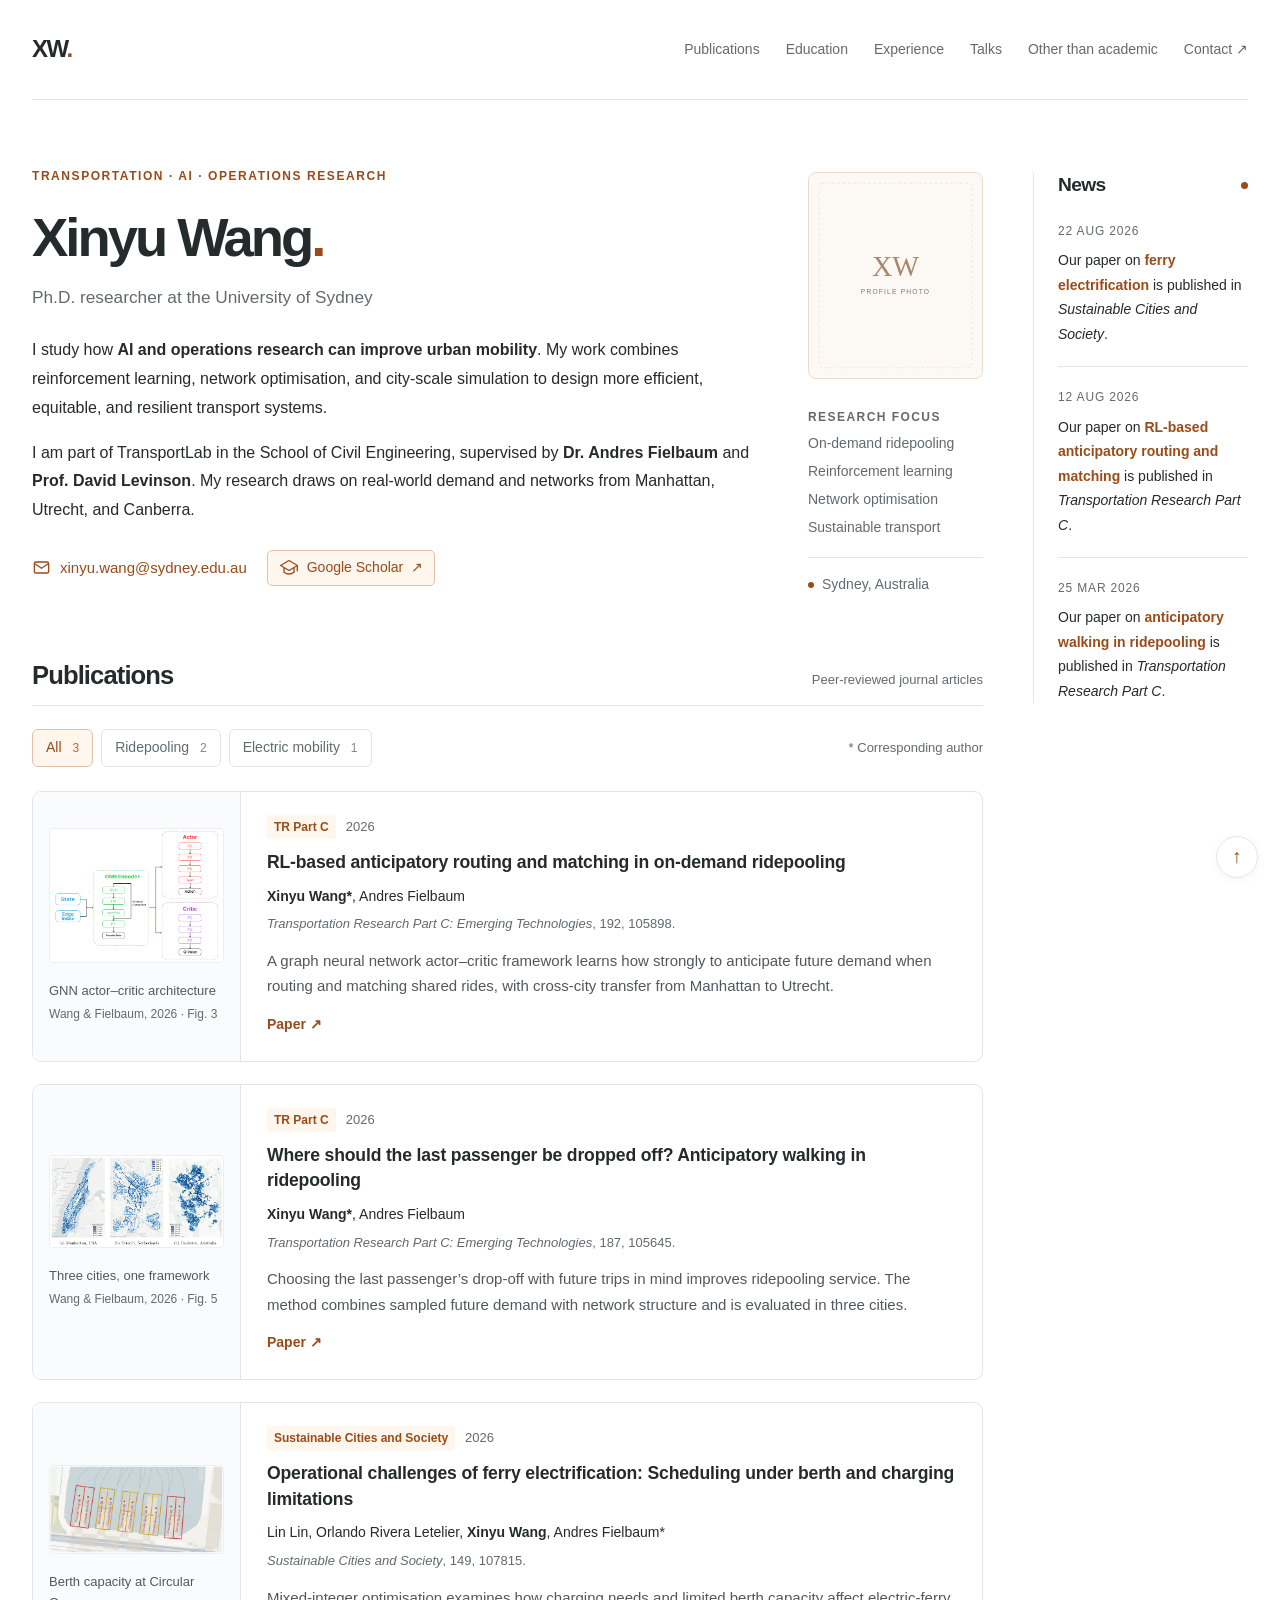
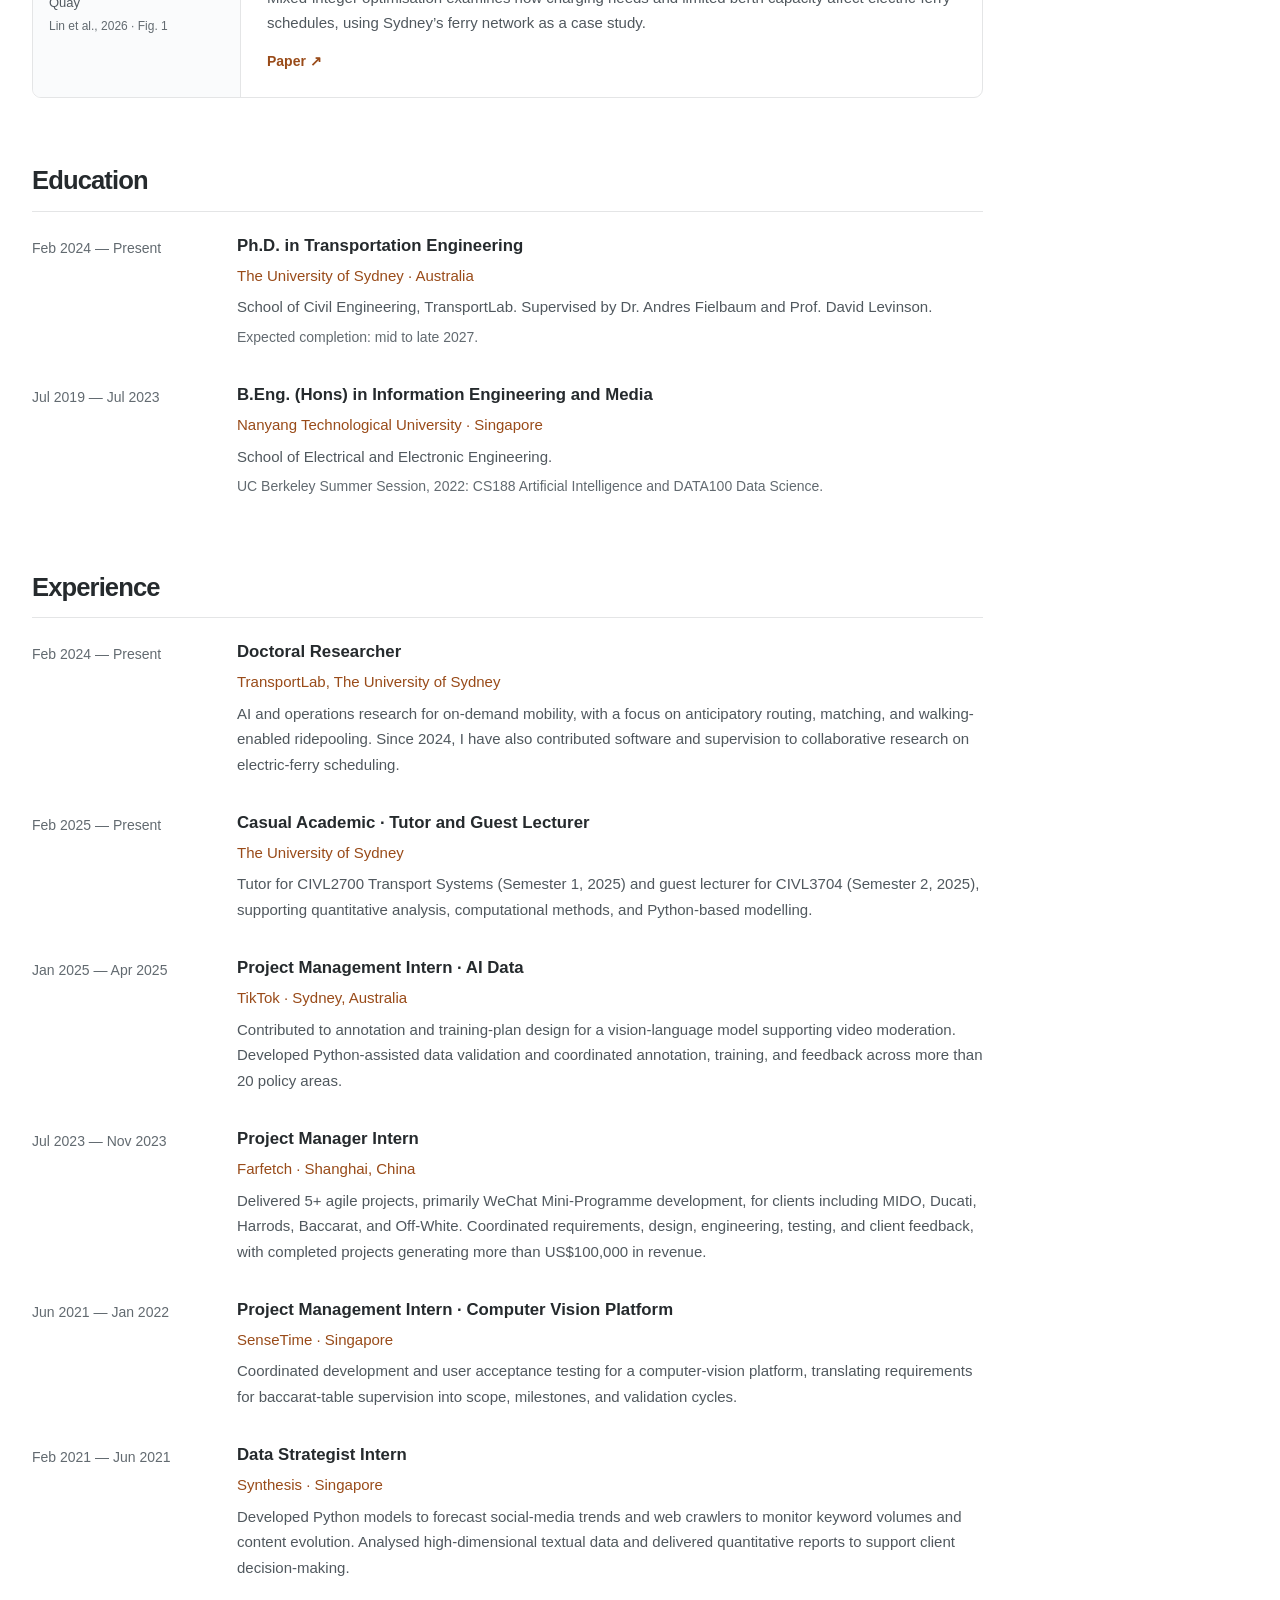
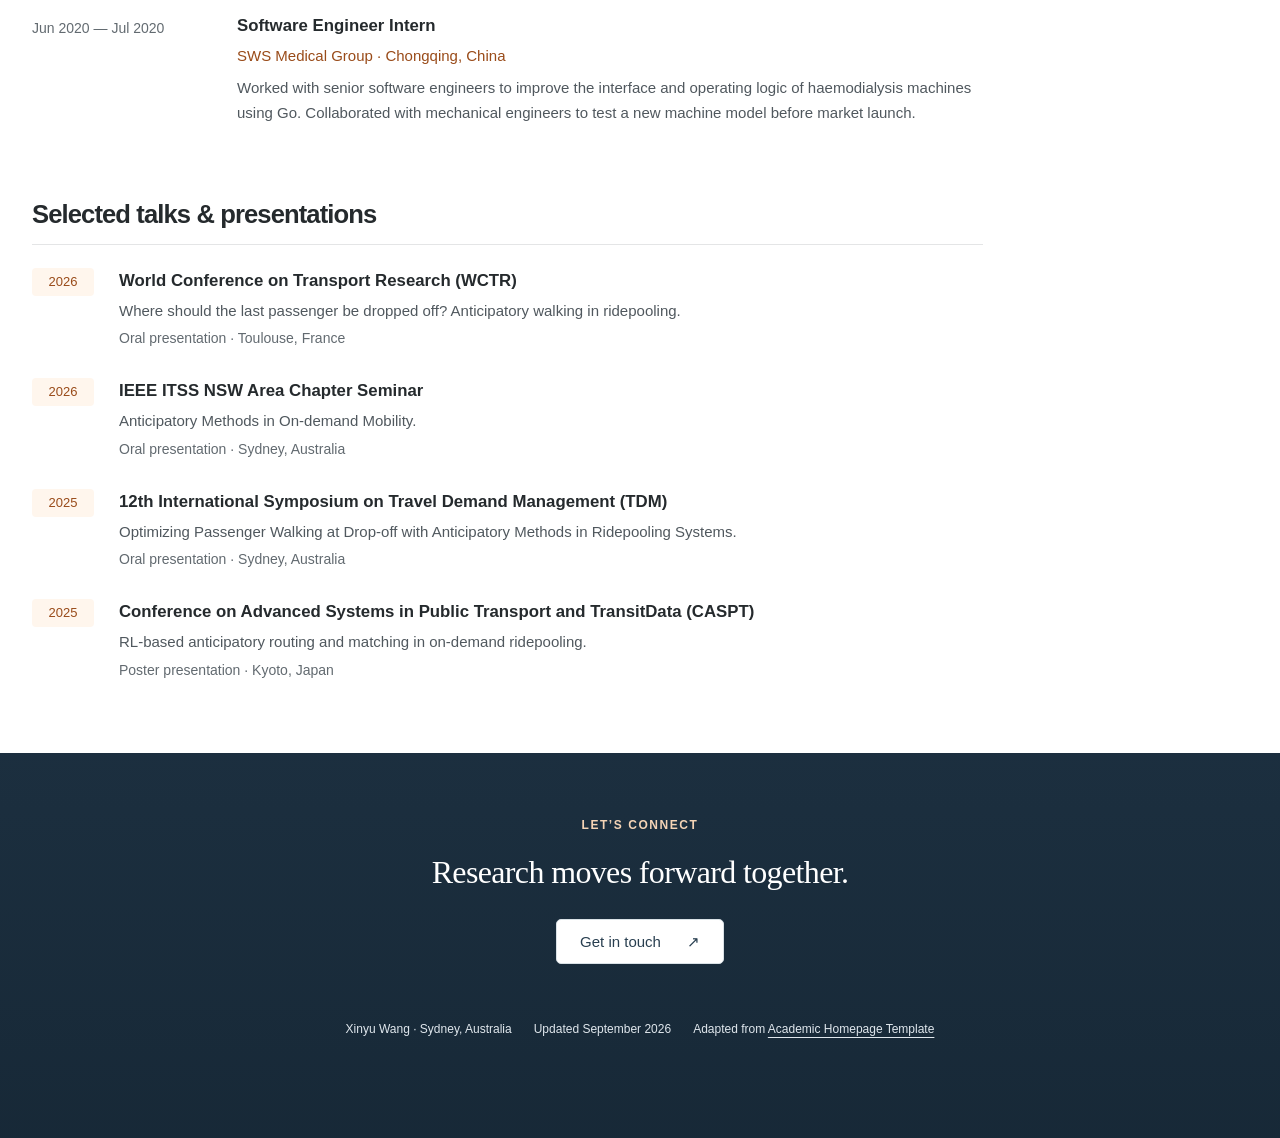
==== index.html @ 5a536f48 "Add missing Farfetch, Synthesis, and SWS internships" ====
<!DOCTYPE html>
<html lang="en">
<head>
  <meta charset="utf-8">
  <meta name="viewport" content="width=device-width, initial-scale=1">
  <meta name="color-scheme" content="light">
  <title>Xinyu Wang | Transportation Research</title>
  <meta name="author" content="Xinyu Wang">
  <meta name="description" content="Xinyu Wang is a Ph.D. researcher at the University of Sydney working on AI and operations research for urban mobility, ridepooling, and electric transport.">
  <meta property="og:title" content="Xinyu Wang | Transportation Research">
  <meta property="og:description" content="AI and operations research for urban mobility. Research, publications, and academic experience at the University of Sydney.">
  <meta property="og:type" content="website">
  <link rel="icon" href="images/favicon.svg" type="image/svg+xml">
  <link rel="stylesheet" href="stylesheet.css">
  <script src="script.js" defer></script>
</head>
<body>
  <a class="skip-link" href="#main">Skip to content</a>
  <header class="site-header">
    <a class="wordmark" href="#about" aria-label="Xinyu Wang, home">XW<span>.</span></a>
    <nav aria-label="Main navigation">
      <a href="#publications">Publications</a>
      <a href="#education">Education</a>
      <a href="#experience">Experience</a>
      <a href="#talks">Talks</a>
      <a href="other-than-academic.html">Other than academic</a>
      <a href="mailto:xinyu.wang@sydney.edu.au">Contact <span aria-hidden="true">↗</span></a>
    </nav>
  </header>

  <main id="main" class="page-container home-layout">
    <div class="academic-content">
    <section id="about" class="about page-section" aria-labelledby="name">
      <div class="bio">
        <p class="eyebrow">TRANSPORTATION · AI · OPERATIONS RESEARCH</p>
        <h1 id="name">Xinyu Wang<span class="name-dot">.</span></h1>
        <p class="role">Ph.D. researcher at the University of Sydney</p>
        <p>I study how <strong>AI and operations research can improve urban mobility</strong>. My work combines reinforcement learning, network optimisation, and city-scale simulation to design more efficient, equitable, and resilient transport systems.</p>
        <p>I am part of TransportLab in the School of Civil Engineering, supervised by <strong>Dr. Andres Fielbaum</strong> and <strong>Prof. David Levinson</strong>. My research draws on real-world demand and networks from Manhattan, Utrecht, and Canberra.</p>
        <div class="contact-links">
          <a class="email-link" href="mailto:xinyu.wang@sydney.edu.au" data-copy-email title="Click to copy email address" aria-label="Copy email address: xinyu.wang@sydney.edu.au"><svg aria-hidden="true" viewBox="0 0 24 24" fill="none" stroke="currentColor" stroke-width="1.7"><rect x="3" y="5" width="18" height="14" rx="2"/><path d="m3 7 9 6 9-6"/></svg>xinyu.wang@sydney.edu.au</a>
          <a class="scholar-link" href="https://scholar.google.com/citations?user=goO48UQAAAAJ" target="_blank" rel="noopener noreferrer"><svg aria-hidden="true" viewBox="0 0 24 24" fill="none" stroke="currentColor" stroke-width="1.6" stroke-linejoin="round"><path d="m2 9 10-6 10 6-10 6L2 9Z"/><path d="M6 12v5c4 3 8 3 12 0v-5M22 9v7"/></svg>Google Scholar <span aria-hidden="true">↗</span></a>
        </div>
      </div>
      <aside class="profile-note" aria-label="Profile photo and research interests">
        <!-- Replace this source with your portrait, keeping the dimensions and descriptive alt text. -->
        <img class="profile-photo" src="images/profile-placeholder.svg" alt="Profile photo placeholder for Xinyu Wang" width="440" height="520">
        <span class="profile-label">RESEARCH FOCUS</span>
        <ul class="focus-list">
          <li>On-demand ridepooling</li>
          <li>Reinforcement learning</li>
          <li>Network optimisation</li>
          <li>Sustainable transport</li>
        </ul>
        <div class="profile-location"><span class="location-dot" aria-hidden="true"></span>Sydney, Australia</div>
      </aside>
    </section>

    <section id="publications" class="page-section" aria-labelledby="publications-title">
      <div class="section-heading"><h2 id="publications-title">Publications</h2><span class="section-note">Peer-reviewed journal articles</span></div>
      <div class="publication-toolbar">
        <div class="tag-filter" role="group" aria-label="Filter publications by research topic" hidden>
          <button class="tag-btn active" data-tag="all" aria-pressed="true">All <span class="tag-count">3</span></button>
          <button class="tag-btn" data-tag="ridepooling" aria-pressed="false">Ridepooling <span class="tag-count">2</span></button>
          <button class="tag-btn" data-tag="electric-mobility" aria-pressed="false">Electric mobility <span class="tag-count">1</span></button>
        </div>
        <p class="author-note">* Corresponding author</p>
      </div>
      <p id="filter-status" class="sr-only" role="status" aria-live="polite"></p>
      <div class="publication-list">
        <article class="publication" data-tags="ridepooling" aria-labelledby="paper-rl">
          <figure class="paper-visual"><a href="images/publications/rl-architecture.png" aria-label="View the reinforcement learning architecture figure"><img src="images/publications/rl-architecture.png" alt="A graph neural network encoder connects the ridepooling state to actor and critic networks." width="1152" height="882" loading="lazy" decoding="async"></a><figcaption>GNN actor–critic architecture<span>Wang &amp; Fielbaum, 2026 · Fig. 3</span></figcaption></figure>
          <div class="paper-content">
            <div class="paper-meta"><span class="venue-badge">TR Part C</span><span>2026</span></div>
            <h3 id="paper-rl"><a href="https://doi.org/10.1016/j.trc.2026.105898">RL-based anticipatory routing and matching in on-demand ridepooling</a></h3>
            <p class="authors"><strong>Xinyu Wang*</strong>, Andres Fielbaum</p>
            <p class="journal"><em>Transportation Research Part C: Emerging Technologies</em>, 192, 105898.</p>
            <p class="paper-summary">A graph neural network actor–critic framework learns how strongly to anticipate future demand when routing and matching shared rides, with cross-city transfer from Manhattan to Utrecht.</p>
            <div class="paper-links"><a href="https://doi.org/10.1016/j.trc.2026.105898">Paper <span aria-hidden="true">↗</span></a></div>
          </div>
        </article>
        <article class="publication" data-tags="ridepooling" aria-labelledby="paper-walking">
          <figure class="paper-visual"><a href="images/publications/walking-networks.png" aria-label="View the three-city network figure"><img src="images/publications/walking-networks.png" alt="Street network node hierarchies for Manhattan, Utrecht, and Canberra." width="1278" height="675" loading="lazy" decoding="async"></a><figcaption>Three cities, one framework<span>Wang &amp; Fielbaum, 2026 · Fig. 5</span></figcaption></figure>
          <div class="paper-content">
            <div class="paper-meta"><span class="venue-badge">TR Part C</span><span>2026</span></div>
            <h3 id="paper-walking"><a href="https://doi.org/10.1016/j.trc.2026.105645">Where should the last passenger be dropped off? Anticipatory walking in ridepooling</a></h3>
            <p class="authors"><strong>Xinyu Wang*</strong>, Andres Fielbaum</p>
            <p class="journal"><em>Transportation Research Part C: Emerging Technologies</em>, 187, 105645.</p>
            <p class="paper-summary">Choosing the last passenger’s drop-off with future trips in mind improves ridepooling service. The method combines sampled future demand with network structure and is evaluated in three cities.</p>
            <div class="paper-links"><a href="https://doi.org/10.1016/j.trc.2026.105645">Paper <span aria-hidden="true">↗</span></a></div>
          </div>
        </article>
        <article class="publication" data-tags="electric-mobility" aria-labelledby="paper-ferry">
          <figure class="paper-visual"><a href="images/publications/ferry-berths.png" aria-label="View the Circular Quay berth layout"><img src="images/publications/ferry-berths.png" alt="Map of Circular Quay ferry berths in Sydney, showing individual berth locations." width="1068" height="540" loading="lazy" decoding="async"></a><figcaption>Berth capacity at Circular Quay<span>Lin et al., 2026 · Fig. 1</span></figcaption></figure>
          <div class="paper-content">
            <div class="paper-meta"><span class="venue-badge">Sustainable Cities and Society</span><span>2026</span></div>
            <h3 id="paper-ferry"><a href="https://doi.org/10.1016/j.scs.2026.107815">Operational challenges of ferry electrification: Scheduling under berth and charging limitations</a></h3>
            <p class="authors">Lin Lin, Orlando Rivera Letelier, <strong>Xinyu Wang</strong>, Andres Fielbaum*</p>
            <p class="journal"><em>Sustainable Cities and Society</em>, 149, 107815.</p>
            <p class="paper-summary">Mixed-integer optimisation examines how charging needs and limited berth capacity affect electric-ferry schedules, using Sydney’s ferry network as a case study.</p>
            <div class="paper-links"><a href="https://doi.org/10.1016/j.scs.2026.107815">Paper <span aria-hidden="true">↗</span></a></div>
          </div>
        </article>
      </div>
    </section>

    <section id="education" class="page-section" aria-labelledby="education-title">
      <div class="section-heading"><h2 id="education-title">Education</h2></div>
      <div class="timeline">
        <article class="timeline-entry">
          <p class="entry-date">Feb 2024 — Present</p>
          <div><h3>Ph.D. in Transportation Engineering</h3><p class="entry-place">The University of Sydney · Australia</p><p>School of Civil Engineering, TransportLab. Supervised by Dr. Andres Fielbaum and Prof. David Levinson.</p><p class="entry-detail">Expected completion: mid to late 2027.</p></div>
        </article>
        <article class="timeline-entry">
          <p class="entry-date">Jul 2019 — Jul 2023</p>
          <div><h3>B.Eng. (Hons) in Information Engineering and Media</h3><p class="entry-place">Nanyang Technological University · Singapore</p><p>School of Electrical and Electronic Engineering.</p><p class="entry-detail">UC Berkeley Summer Session, 2022: CS188 Artificial Intelligence and DATA100 Data Science.</p></div>
        </article>
      </div>
    </section>

    <section id="experience" class="page-section" aria-labelledby="experience-title">
      <div class="section-heading"><h2 id="experience-title">Experience</h2></div>
      <div class="timeline">
        <article class="timeline-entry"><p class="entry-date">Feb 2024 — Present</p><div><h3>Doctoral Researcher</h3><p class="entry-place">TransportLab, The University of Sydney</p><p>AI and operations research for on-demand mobility, with a focus on anticipatory routing, matching, and walking-enabled ridepooling. Since 2024, I have also contributed software and supervision to collaborative research on electric-ferry scheduling.</p></div></article>
        <article class="timeline-entry"><p class="entry-date">Feb 2025 — Present</p><div><h3>Casual Academic · Tutor and Guest Lecturer</h3><p class="entry-place">The University of Sydney</p><p>Tutor for CIVL2700 Transport Systems (Semester 1, 2025) and guest lecturer for CIVL3704 (Semester 2, 2025), supporting quantitative analysis, computational methods, and Python-based modelling.</p></div></article>
        <article class="timeline-entry"><p class="entry-date">Jan 2025 — Apr 2025</p><div><h3>Project Management Intern · AI Data</h3><p class="entry-place">TikTok · Sydney, Australia</p><p>Contributed to annotation and training-plan design for a vision-language model supporting video moderation. Developed Python-assisted data validation and coordinated annotation, training, and feedback across more than 20 policy areas.</p></div></article>
        <article class="timeline-entry"><p class="entry-date">Jul 2023 — Nov 2023</p><div><h3>Project Manager Intern</h3><p class="entry-place">Farfetch · Shanghai, China</p><p>Delivered 5+ agile projects, primarily WeChat Mini-Programme development, for clients including MIDO, Ducati, Harrods, Baccarat, and Off-White. Coordinated requirements, design, engineering, testing, and client feedback, with completed projects generating more than US$100,000 in revenue.</p></div></article>
        <article class="timeline-entry"><p class="entry-date">Jun 2021 — Jan 2022</p><div><h3>Project Management Intern · Computer Vision Platform</h3><p class="entry-place">SenseTime · Singapore</p><p>Coordinated development and user acceptance testing for a computer-vision platform, translating requirements for baccarat-table supervision into scope, milestones, and validation cycles.</p></div></article>
        <article class="timeline-entry"><p class="entry-date">Feb 2021 — Jun 2021</p><div><h3>Data Strategist Intern</h3><p class="entry-place">Synthesis · Singapore</p><p>Developed Python models to forecast social-media trends and web crawlers to monitor keyword volumes and content evolution. Analysed high-dimensional textual data and delivered quantitative reports to support client decision-making.</p></div></article>
        <article class="timeline-entry"><p class="entry-date">Jun 2020 — Jul 2020</p><div><h3>Software Engineer Intern</h3><p class="entry-place">SWS Medical Group · Chongqing, China</p><p>Worked with senior software engineers to improve the interface and operating logic of haemodialysis machines using Go. Collaborated with mechanical engineers to test a new machine model before market launch.</p></div></article>
      </div>
    </section>

    <section id="talks" class="page-section" aria-labelledby="talks-title">
      <div class="section-heading"><h2 id="talks-title">Selected talks &amp; presentations</h2></div>
      <div class="talk-list">
        <article class="talk"><span class="talk-year">2026</span><div><h3>World Conference on Transport Research (WCTR)</h3><p>Where should the last passenger be dropped off? Anticipatory walking in ridepooling.</p><p class="entry-detail">Oral presentation · Toulouse, France</p></div></article>
        <article class="talk"><span class="talk-year">2026</span><div><h3>IEEE ITSS NSW Area Chapter Seminar</h3><p>Anticipatory Methods in On-demand Mobility.</p><p class="entry-detail">Oral presentation · Sydney, Australia</p></div></article>
        <article class="talk"><span class="talk-year">2025</span><div><h3>12th International Symposium on Travel Demand Management (TDM)</h3><p>Optimizing Passenger Walking at Drop-off with Anticipatory Methods in Ridepooling Systems.</p><p class="entry-detail">Oral presentation · Sydney, Australia</p></div></article>
        <article class="talk"><span class="talk-year">2025</span><div><h3>Conference on Advanced Systems in Public Transport and TransitData (CASPT)</h3><p>RL-based anticipatory routing and matching in on-demand ridepooling.</p><p class="entry-detail">Poster presentation · Kyoto, Japan</p></div></article>
      </div>
    </section>

    </div>
    <aside class="news-sidebar" aria-labelledby="news-title">
      <section id="news" class="news-panel">
        <div class="news-heading"><h2 id="news-title">News</h2><span class="news-dot" aria-hidden="true"></span></div>
        <ol class="news-list">
          <li><time datetime="2026-08-22">22 AUG 2026</time><p>Our paper on <a href="https://doi.org/10.1016/j.scs.2026.107815">ferry electrification</a> is published in <em>Sustainable Cities and Society</em>.</p></li>
          <li><time datetime="2026-08-12">12 AUG 2026</time><p>Our paper on <a href="https://doi.org/10.1016/j.trc.2026.105898">RL-based anticipatory routing and matching</a> is published in <em>Transportation Research Part C</em>.</p></li>
          <li><time datetime="2026-03-25">25 MAR 2026</time><p>Our paper on <a href="https://doi.org/10.1016/j.trc.2026.105645">anticipatory walking in ridepooling</a> is published in <em>Transportation Research Part C</em>.</p></li>
        </ol>
      </section>
    </aside>
  </main>

  <footer class="mountain-footer">
    <picture aria-hidden="true">
      <source type="image/webp" srcset="images/experience/background-960.webp 960w, images/experience/background-1440.webp 1440w, images/experience/background-1920.webp 1920w" sizes="100vw">
      <img class="mountain-img" src="images/experience/background.jpeg" alt="" loading="lazy" decoding="async" width="1920" height="1080">
    </picture>
    <div class="footer-content"><p class="eyebrow">LET’S CONNECT</p><h2>Research moves forward together.</h2><a class="contact-button" href="mailto:xinyu.wang@sydney.edu.au">Get in touch <span aria-hidden="true">↗</span></a><div class="footer-meta"><span>Xinyu Wang · Sydney, Australia</span><span>Updated September 2026</span><span>Adapted from <a href="https://github.com/w-r-s/academic-homepage-template">Academic Homepage Template</a></span></div></div>
  </footer>
  <a class="back-to-top" href="#about" aria-label="Back to top"><span aria-hidden="true">↑</span></a>
  <div class="toast" role="status" aria-live="polite"></div>
</body>
</html>
---- stylesheet.css ----
:root {
  --ink: #252a2d;
  --muted: #626a70;
  --accent: #994b19;
  --accent-hover: #6b3210;
  --accent-light: #fff6ed;
  --line: #e4e5e6;
  --paper: #fff;
  --font: 'Lato', -apple-system, BlinkMacSystemFont, 'Segoe UI', sans-serif;
}
* { box-sizing: border-box; }
html { scroll-behavior: smooth; scroll-padding-top: 32px; }
body { margin: 0; background: var(--paper); color: var(--ink); font: 1rem/1.7 var(--font); -webkit-font-smoothing: antialiased; }
button, input { font: inherit; }
a { color: var(--accent); text-decoration: none; text-underline-offset: 4px; }
a:hover { color: var(--accent-hover); text-decoration: underline; }
button { cursor: pointer; }
button, a { -webkit-tap-highlight-color: transparent; }
:focus-visible { outline: 3px solid #b8652c; outline-offset: 5px; border-radius: 3px; }
[hidden] { display: none !important; }
h1, h2, h3, p { margin-top: 0; }
p { margin-bottom: 1rem; }
h1, h2, h3 { line-height: 1.3; }
h2 { font-size: 1.6rem; font-weight: 650; letter-spacing: -.035em; }
h3 { font-size: 1.05rem; font-weight: 650; }
strong { font-weight: 650; }
.site-header, .page-container { width: min(100% - 64px, 1240px); margin-inline: auto; }
.site-header { display: flex; align-items: center; justify-content: space-between; gap: 26px; padding-block: 29px; border-bottom: 1px solid var(--line); }
.wordmark { color: var(--ink); font-size: 1.5rem; font-weight: 750; letter-spacing: -.06em; flex-shrink: 0; }
.wordmark span { color: var(--accent); }
.wordmark:hover { text-decoration: none; }
.site-header nav { display: flex; align-items: center; gap: 26px; flex-wrap: wrap; }
.site-header nav a { font-size: .875rem; color: var(--muted); }
.site-header nav a:hover { color: var(--accent); }
.page-section { margin-bottom: 66px; scroll-margin-top: 28px; }
.about { display: grid; grid-template-columns: minmax(0, 1fr) 175px; gap: 38px; padding-top: 66px; margin-bottom: 62px; }
.eyebrow { font-size: .75rem; font-weight: 700; letter-spacing: .13em; color: var(--accent); margin-bottom: 17px; }
h1 { font-size: clamp(2.6rem, 5vw, 3.4rem); font-weight: 650; letter-spacing: -.055em; margin-bottom: 9px; }
.name-dot { color: var(--accent); }
.role { font-size: 1.08rem; color: var(--muted); margin-bottom: 24px; }
.bio > p:not(.eyebrow):not(.role) { line-height: 1.8; }
.contact-links { display: flex; flex-wrap: wrap; gap: 9px 20px; align-items: center; margin-top: 25px; }
.email-link { display: inline-flex; gap: 9px; align-items: center; overflow-wrap: anywhere; max-width: 100%; font-size: .9375rem; }
.email-link svg { width: 19px; height: 19px; flex-shrink: 0; }
.scholar-link { display: inline-flex; align-items: center; gap: 8px; padding: 5px 11px; border: 1px solid #e4c1a8; border-radius: 5px; background: var(--accent-light); font-size: .875rem; }
.scholar-link svg { width: 20px; height: 20px; }
.scholar-link:hover { background: #ffecdc; text-decoration: none; }
.profile-note { align-self: start; padding-top: 6px; }
.profile-photo { display: block; width: 100%; height: auto; aspect-ratio: 11 / 13; object-fit: cover; border-radius: 8px; margin-bottom: 23px; border: 1px solid #e7dace; background: #fcf8f3; }
.profile-label { color: var(--muted); font-size: .75rem; letter-spacing: .12em; font-weight: 650; }
.focus-list { list-style: none; margin: 0; padding: 0; color: var(--muted); font-size: .875rem; line-height: 2; }
.profile-location { margin-top: 16px; padding-top: 15px; border-top: 1px solid var(--line); color: var(--muted); font-size: .875rem; display: flex; align-items: center; gap: 8px; }
.location-dot { width: 6px; height: 6px; border-radius: 50%; background: var(--accent); }
.section-heading { display: flex; justify-content: space-between; align-items: baseline; gap: 16px; padding-bottom: 13px; margin-bottom: 23px; border-bottom: 1px solid var(--line); }
.section-heading h2 { margin: 0; }
.section-note, .author-note { color: var(--muted); font-size: .8125rem; }
.publication-toolbar { display: flex; justify-content: space-between; align-items: center; flex-wrap: wrap; gap: 14px; margin-bottom: 24px; }
.tag-filter { display: flex; flex-wrap: wrap; gap: 8px; }
.tag-btn { padding: 6px 13px; font-size: .875rem; border: 1px solid var(--line); border-radius: 6px; color: var(--muted); background: #fff; }
.tag-btn:hover { border-color: #bb7544; color: var(--accent); }
.tag-btn.active { color: var(--accent); background: var(--accent-light); border-color: #e4c1a8; }
.tag-count { font-size: .75rem; margin-left: 7px; opacity: .8; }
.author-note { margin: 0; }
.publication-list { display: grid; gap: 22px; }
.publication { display: grid; grid-template-columns: 208px minmax(0, 1fr); border: 1px solid var(--line); border-radius: 9px; overflow: hidden; background: #fff; }
.paper-visual { margin: 0; background: #fafbfc; border-right: 1px solid var(--line); padding: 22px 16px; display: flex; flex-direction: column; justify-content: center; gap: 18px; }
.paper-visual a { display: block; background: #fff; border: 1px solid #eceff1; border-radius: 4px; overflow: hidden; }
.paper-visual img { display: block; width: 100%; height: auto; }
.paper-visual figcaption { color: #515960; font-size: .8125rem; line-height: 1.6; }
.paper-visual figcaption span { display: block; font-size: .75rem; color: var(--muted); margin-top: 3px; }
.paper-content { padding: 23px 26px 24px; min-width: 0; }
.paper-meta { display: flex; gap: 10px; align-items: center; flex-wrap: wrap; margin-bottom: 11px; font-size: .8125rem; color: var(--muted); }
.venue-badge { font-size: .75rem; font-weight: 650; background: var(--accent-light); color: var(--accent); padding: 2px 7px; border-radius: 3px; }
.paper-content h3 { margin-bottom: 9px; font-size: 1.1rem; line-height: 1.45; letter-spacing: -.01em; }
.paper-content h3 a { color: var(--ink); }
.paper-content h3 a:hover { color: var(--accent); }
.authors { font-size: .875rem; margin-bottom: 5px; }
.journal { color: var(--muted); font-size: .8125rem; line-height: 1.65; margin-bottom: 13px; }
.paper-summary { font-size: .9375rem; line-height: 1.7; margin-bottom: 14px; color: #50585e; }
.paper-links { display: flex; flex-wrap: wrap; gap: 20px; font-size: .875rem; font-weight: 600; }
.timeline { display: grid; gap: 29px; }
.timeline-entry { display: grid; grid-template-columns: 175px minmax(0, 1fr); gap: 30px; }
.entry-date { font-size: .875rem; color: var(--muted); padding-top: 2px; }
.timeline-entry h3 { margin-bottom: 6px; }
.timeline-entry p { margin-bottom: 6px; }
.entry-place { font-size: .9375rem; color: var(--accent); }
.timeline-entry p:not(.entry-date):not(.entry-place) { color: #50585e; font-size: .9375rem; }
.entry-detail { font-size: .875rem !important; color: var(--muted) !important; }
.talk-list { display: grid; gap: 23px; }
.talk { display: grid; grid-template-columns: 62px minmax(0, 1fr); gap: 25px; }
.talk-year { align-self: start; border-radius: 4px; background: var(--accent-light); color: var(--accent); font-size: .8125rem; text-align: center; padding: 3px 7px; }
.talk h3 { margin-bottom: 5px; line-height: 1.5; }
.talk p { font-size: .9375rem; color: #50585e; margin-bottom: 4px; }
.mountain-footer { position: relative; min-height: 385px; background: #263d51; overflow: hidden; color: #fff; }
.mountain-footer picture { position: absolute; inset: 0; }
.mountain-img { width: 100%; height: 100%; object-fit: cover; object-position: center 55%; }
.mountain-footer::after { content: ''; position: absolute; inset: 0; background: linear-gradient(180deg, rgba(19,35,48,.54), rgba(19,35,48,.78)); }
.footer-content { position: relative; z-index: 1; padding: 62px 24px 32px; text-align: center; }
.footer-content .eyebrow { color: #f4d4b6; }
.footer-content h2 { font: 2rem/1.3 Georgia, serif; letter-spacing: -.02em; margin-bottom: 25px; }
.contact-button { display: inline-flex; gap: 26px; padding: 9px 23px; border: 1px solid #d9e1e6; border-radius: 5px; background: #fff; color: #293f50; font-size: .9375rem; }
.contact-button:hover { background: #edf2f5; color: #172c3c; text-decoration: none; }
.footer-meta { display: flex; flex-wrap: wrap; gap: 5px 22px; justify-content: center; margin-top: 55px; color: #e0e7ed; font-size: .75rem; }
.footer-meta a { color: inherit; text-decoration: underline; }
.back-to-top { position: fixed; right: 22px; bottom: 22px; width: 42px; height: 42px; border: 1px solid var(--line); background: #fff; display: grid; place-items: center; border-radius: 50%; box-shadow: 0 2px 12px #0000000a; z-index: 5; font-size: 1.2rem; }
.back-to-top:hover { text-decoration: none; border-color: var(--accent); }
.toast { position: fixed; bottom: 25px; left: 50%; transform: translate(-50%, 10px); padding: 10px 20px; border-radius: 6px; background: #25343c; color: #fff; font-size: .875rem; opacity: 0; pointer-events: none; z-index: 10; transition: opacity .2s, transform .2s; max-width: calc(100% - 100px); text-align: center; }
.toast.show { opacity: 1; transform: translate(-50%, 0); }
.sr-only, .skip-link:not(:focus) { position: absolute; width: 1px; height: 1px; padding: 0; margin: -1px; overflow: hidden; clip: rect(0,0,0,0); white-space: nowrap; border: 0; }
.skip-link:focus { position: fixed; top: 10px; left: 10px; padding: 8px 16px; background: #fff; z-index: 20; }
.home-layout { display: grid; grid-template-columns: minmax(0, 1fr) 215px; gap: 50px; align-items: start; }
.academic-content { min-width: 0; }
.news-sidebar { padding-top: 73px; }
.news-panel { border-left: 1px solid var(--line); padding-left: 24px; }
.news-heading { display: flex; align-items: center; justify-content: space-between; margin-bottom: 23px; }
.news-heading h2 { font-size: 1.2rem; margin: 0; }
.news-dot { width: 7px; height: 7px; border-radius: 50%; background: var(--accent); }
.news-list { list-style: none; margin: 0; padding: 0; }
.news-list li + li { border-top: 1px solid var(--line); padding-top: 20px; margin-top: 20px; }
.news-list time { display: block; margin-bottom: 7px; color: var(--muted); font-size: .75rem; letter-spacing: .07em; }
.news-list p { font-size: .875rem; line-height: 1.75; margin: 0; }
.news-list a { font-weight: 600; }
.personal-page { max-width: 1060px; padding-top: 57px; padding-bottom: 55px; }
.personal-intro { max-width: 660px; margin-bottom: 42px; }
.personal-intro h1 { font-size: clamp(2.3rem, 5vw, 3.5rem); }
.personal-intro > p:last-child { color: var(--muted); margin-top: 20px; }
.site-header nav [aria-current="page"] { color: var(--accent); }
.photo-journal { display: grid; grid-template-columns: 1.25fr 1fr; gap: 24px; }
.photo-slot { margin: 0; min-width: 0; }
.photo-slot:first-child { grid-row: span 2; }
.photo-placeholder { display: flex; align-items: center; justify-content: center; flex-direction: column; gap: 12px; min-height: 190px; height: calc(100% - 40px); background: #f7f8fa; border: 1px dashed #c7cdd1; border-radius: 8px; color: #757f86; }
.photo-slot:first-child .photo-placeholder { min-height: 475px; background: #faf7f3; border-color: #d9c9b9; color: #94765c; }
.photo-placeholder svg { width: 30px; height: 30px; opacity: .7; }
.photo-placeholder span { font-size: .8125rem; }
.photo-slot figcaption { padding-top: 11px; color: var(--muted); font-size: .875rem; }
.photo-slot > img { display: block; width: 100%; height: calc(100% - 40px); object-fit: cover; border-radius: 8px; }
.personal-footer { width: min(100% - 64px, 1060px); margin: 0 auto; padding: 24px 0 32px; border-top: 1px solid var(--line); display: flex; justify-content: space-between; gap: 18px; color: var(--muted); font-size: .875rem; }
@media (max-width: 1100px) {
  .home-layout { grid-template-columns: minmax(0, 1fr) 190px; gap: 30px; }
  .about { grid-template-columns: minmax(0, 1fr) 145px; gap: 25px; }
  .news-panel { padding-left: 20px; }
  .publication { grid-template-columns: 170px minmax(0, 1fr); }
  .site-header nav { gap: 17px; }
}
@media (max-width: 900px) {
  .home-layout { grid-template-columns: minmax(0, 1fr); gap: 0; }
  .news-sidebar { padding-top: 0; margin-bottom: 45px; }
  .news-panel { border-left: 0; padding-left: 0; border-top: 1px solid var(--line); padding-top: 23px; }
  .news-list { display: grid; grid-template-columns: repeat(3, minmax(0, 1fr)); gap: 23px; }
  .news-list li + li { border-top: 0; padding-top: 0; margin-top: 0; }
  .about { grid-template-columns: minmax(0, 1fr) 180px; }
}
@media (max-width: 800px) {
  .about { grid-template-columns: minmax(0, 1fr) 175px; gap: 30px; }
  .publication { grid-template-columns: 175px minmax(0, 1fr); }
  .paper-content { padding: 20px; }
  .site-header nav { gap: 15px; }
  .timeline-entry { grid-template-columns: 150px minmax(0, 1fr); gap: 20px; }
}
@media (max-width: 620px) {
  .site-header, .page-container { width: calc(100% - 36px); }
  .site-header { align-items: flex-start; gap: 20px; padding-block: 20px; }
  .site-header nav { justify-content: flex-end; gap: 7px 14px; }
  .site-header nav a { font-size: .8125rem; padding-block: 4px; }
  .about { grid-template-columns: minmax(0, 1fr); padding-top: 32px; gap: 25px; margin-bottom: 45px; }
  .profile-note { grid-row: 1; display: grid; grid-template-columns: 110px minmax(0, 1fr); column-gap: 20px; align-items: start; }
  .profile-photo { grid-row: 1 / 4; margin: 0; }
  .profile-label { margin-top: 2px; }
  .eyebrow { font-size: .75rem; letter-spacing: .08em; }
  .focus-list { font-size: .8125rem; line-height: 1.8; }
  .profile-location { margin-top: 13px; padding-top: 10px; }
  .page-section { margin-bottom: 44px; }
  .section-heading { flex-direction: column; gap: 5px; }
  h2 { font-size: 1.4rem; }
  .publication { grid-template-columns: minmax(0, 1fr); }
  .paper-visual { border-right: 0; border-bottom: 1px solid var(--line); flex-direction: column; align-items: stretch; padding: 18px 20px; gap: 12px; }
  .paper-visual a { max-width: 310px; width: 100%; margin-inline: auto; }
  .paper-visual img { max-height: 220px; object-fit: contain; }
  .paper-visual figcaption { text-align: center; }
  .timeline-entry { grid-template-columns: minmax(0, 1fr); gap: 5px; }
  .timeline-entry .entry-date { margin-bottom: 0; font-size: .8125rem; }
  .talk { grid-template-columns: 49px minmax(0, 1fr); gap: 15px; }
  .footer-content h2 { font-size: 1.6rem; }
  .footer-meta { flex-direction: column; margin-top: 38px; }
  .back-to-top { right: 13px; bottom: 13px; width: 38px; height: 38px; }
}
@media (max-width: 620px) {
  .news-list { grid-template-columns: minmax(0, 1fr); gap: 20px; }
  .news-list li + li { border-top: 1px solid var(--line); padding-top: 18px; }
  .personal-page { padding-top: 36px; }
  .personal-intro { margin-bottom: 28px; }
  .photo-journal { grid-template-columns: minmax(0, 1fr); gap: 25px; }
  .photo-slot:first-child { grid-row: auto; }
  .photo-placeholder, .photo-slot:first-child .photo-placeholder { min-height: 240px; aspect-ratio: 4 / 3; }
  .personal-footer { width: calc(100% - 36px); flex-direction: column; gap: 7px; }
}
@media (prefers-reduced-motion: reduce) { html { scroll-behavior: auto; } *, *::before, *::after { transition: none !important; } }
@media print {
  body { font-size: 10pt; }
  .site-header, .tag-filter, .back-to-top, .toast, .mountain-footer { display: none !important; }
  .page-container { width: 100%; }
  .home-layout { display: block; }
  .news-sidebar { padding-top: 0; }
  .about { padding-top: 0; }
  .page-section { margin-bottom: 25px; }
  .publication[hidden] { display: grid !important; }
  .publication, .timeline-entry, .talk { break-inside: avoid; }
  a { color: inherit; }
}
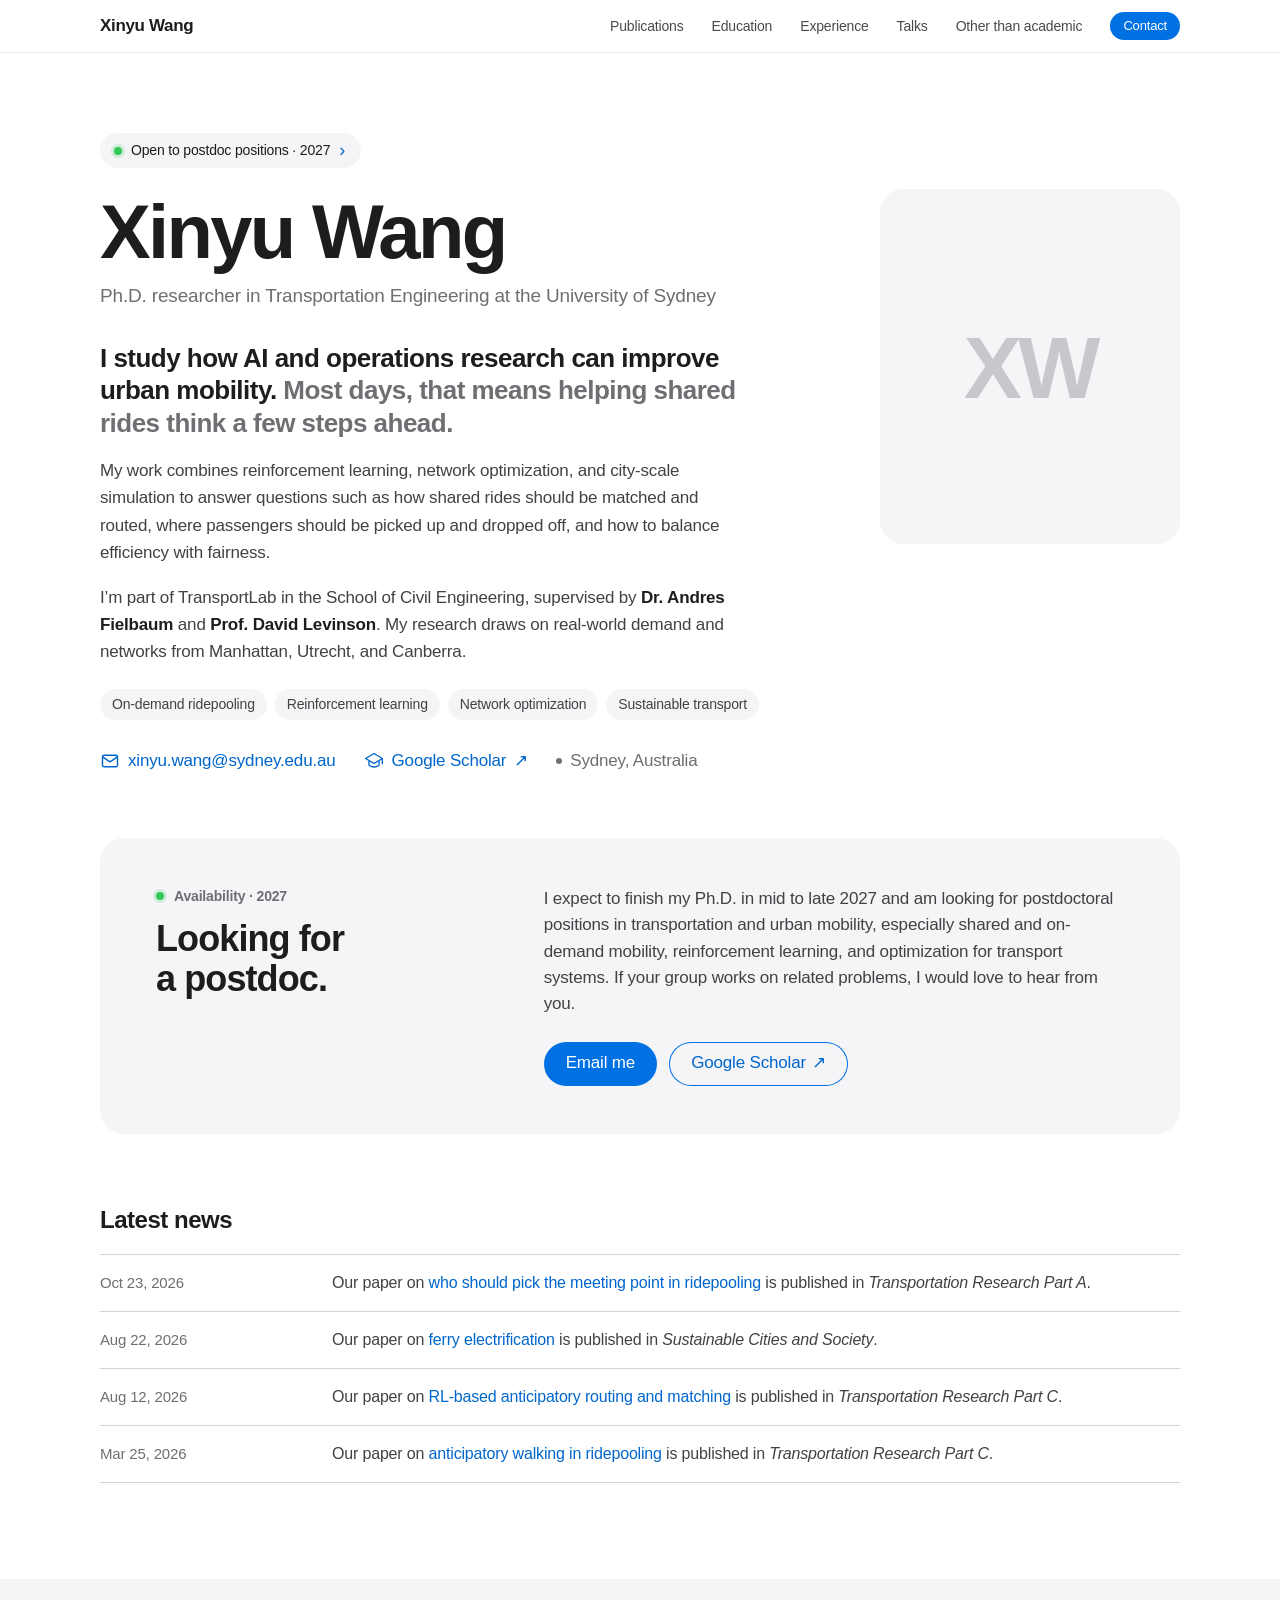
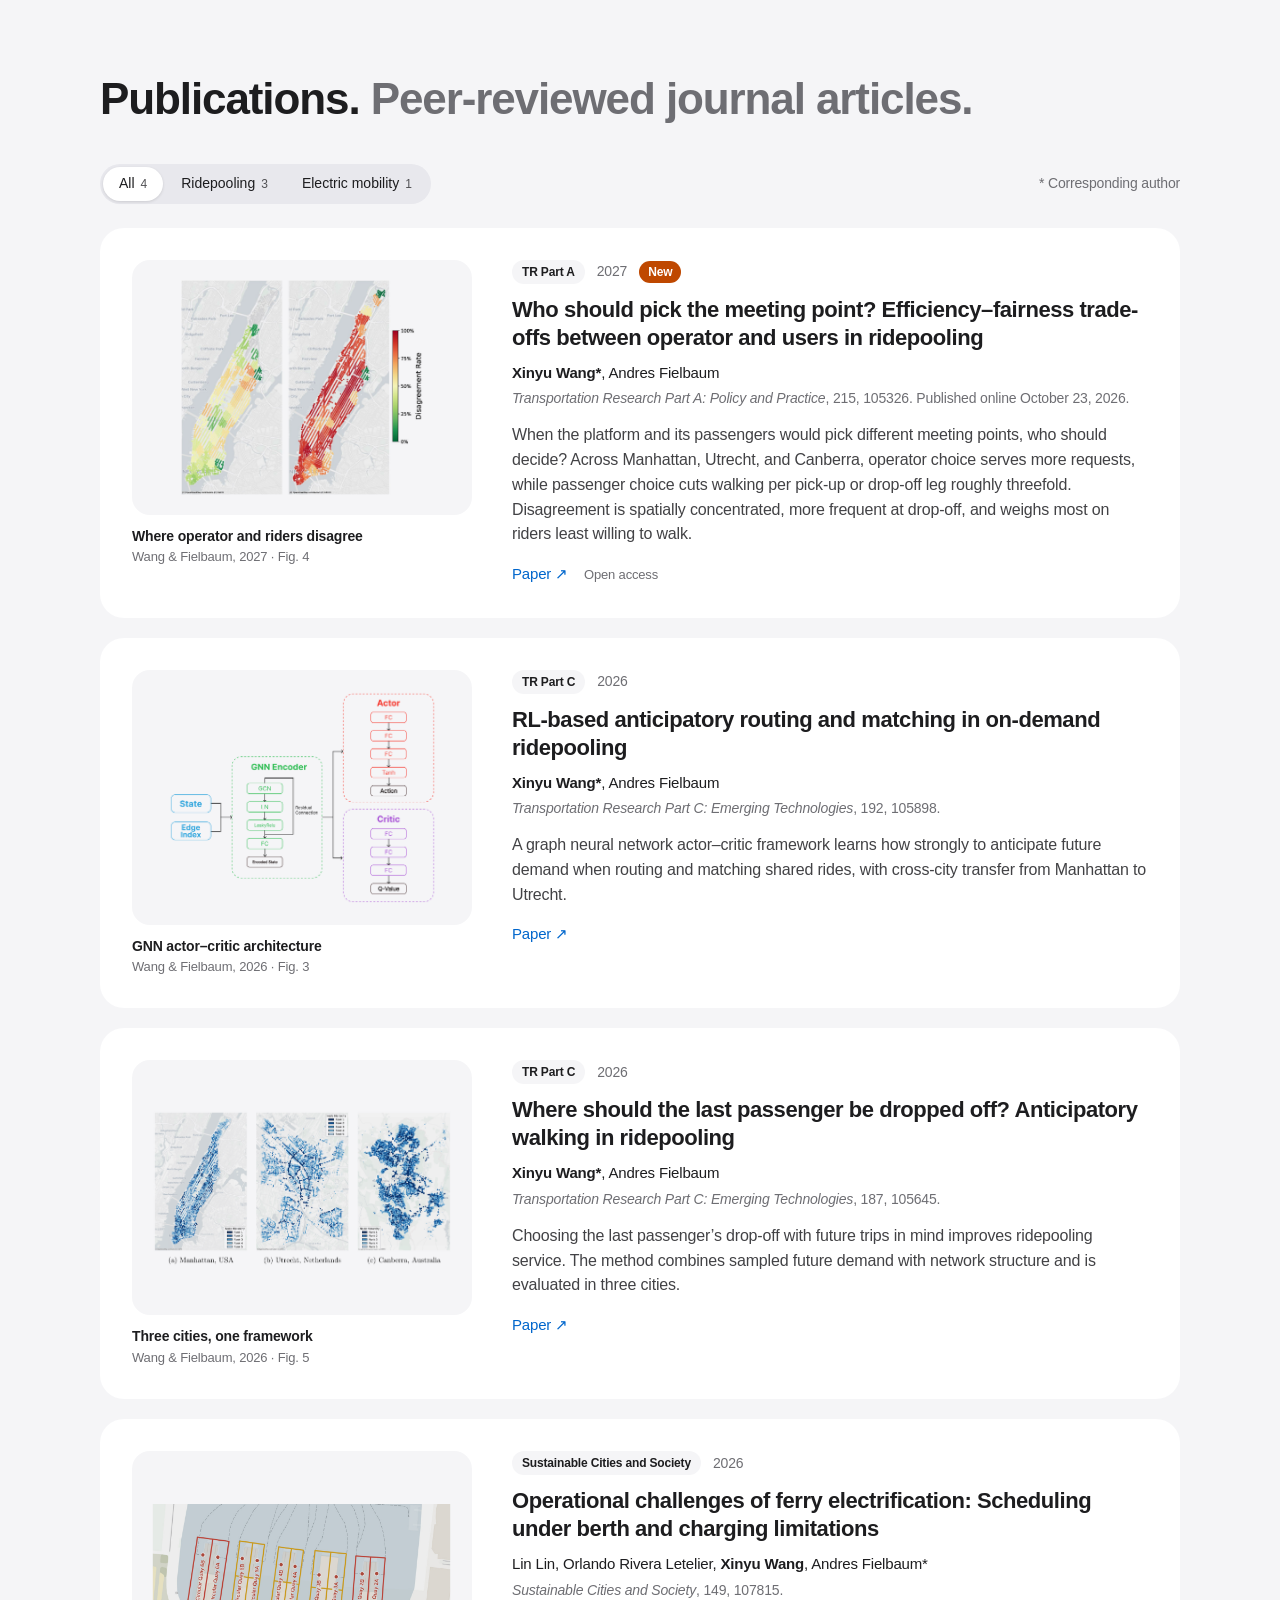
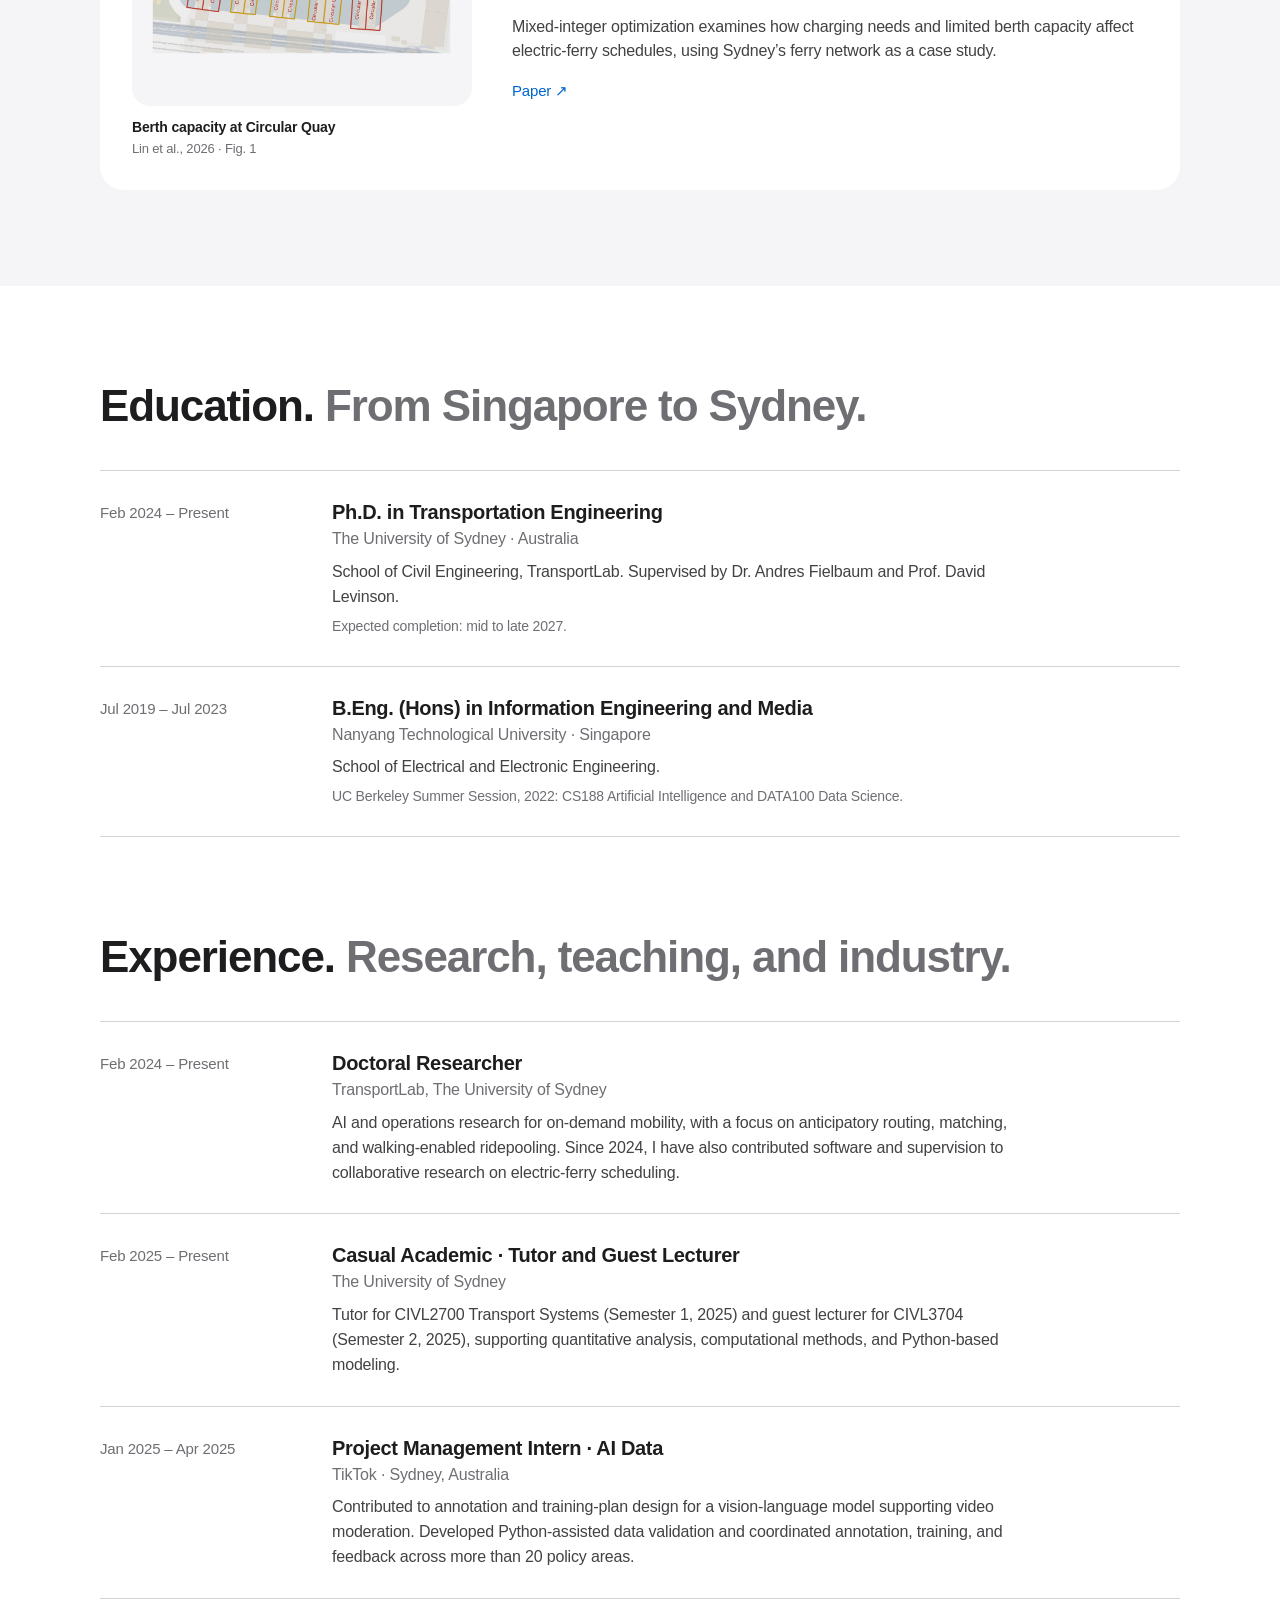
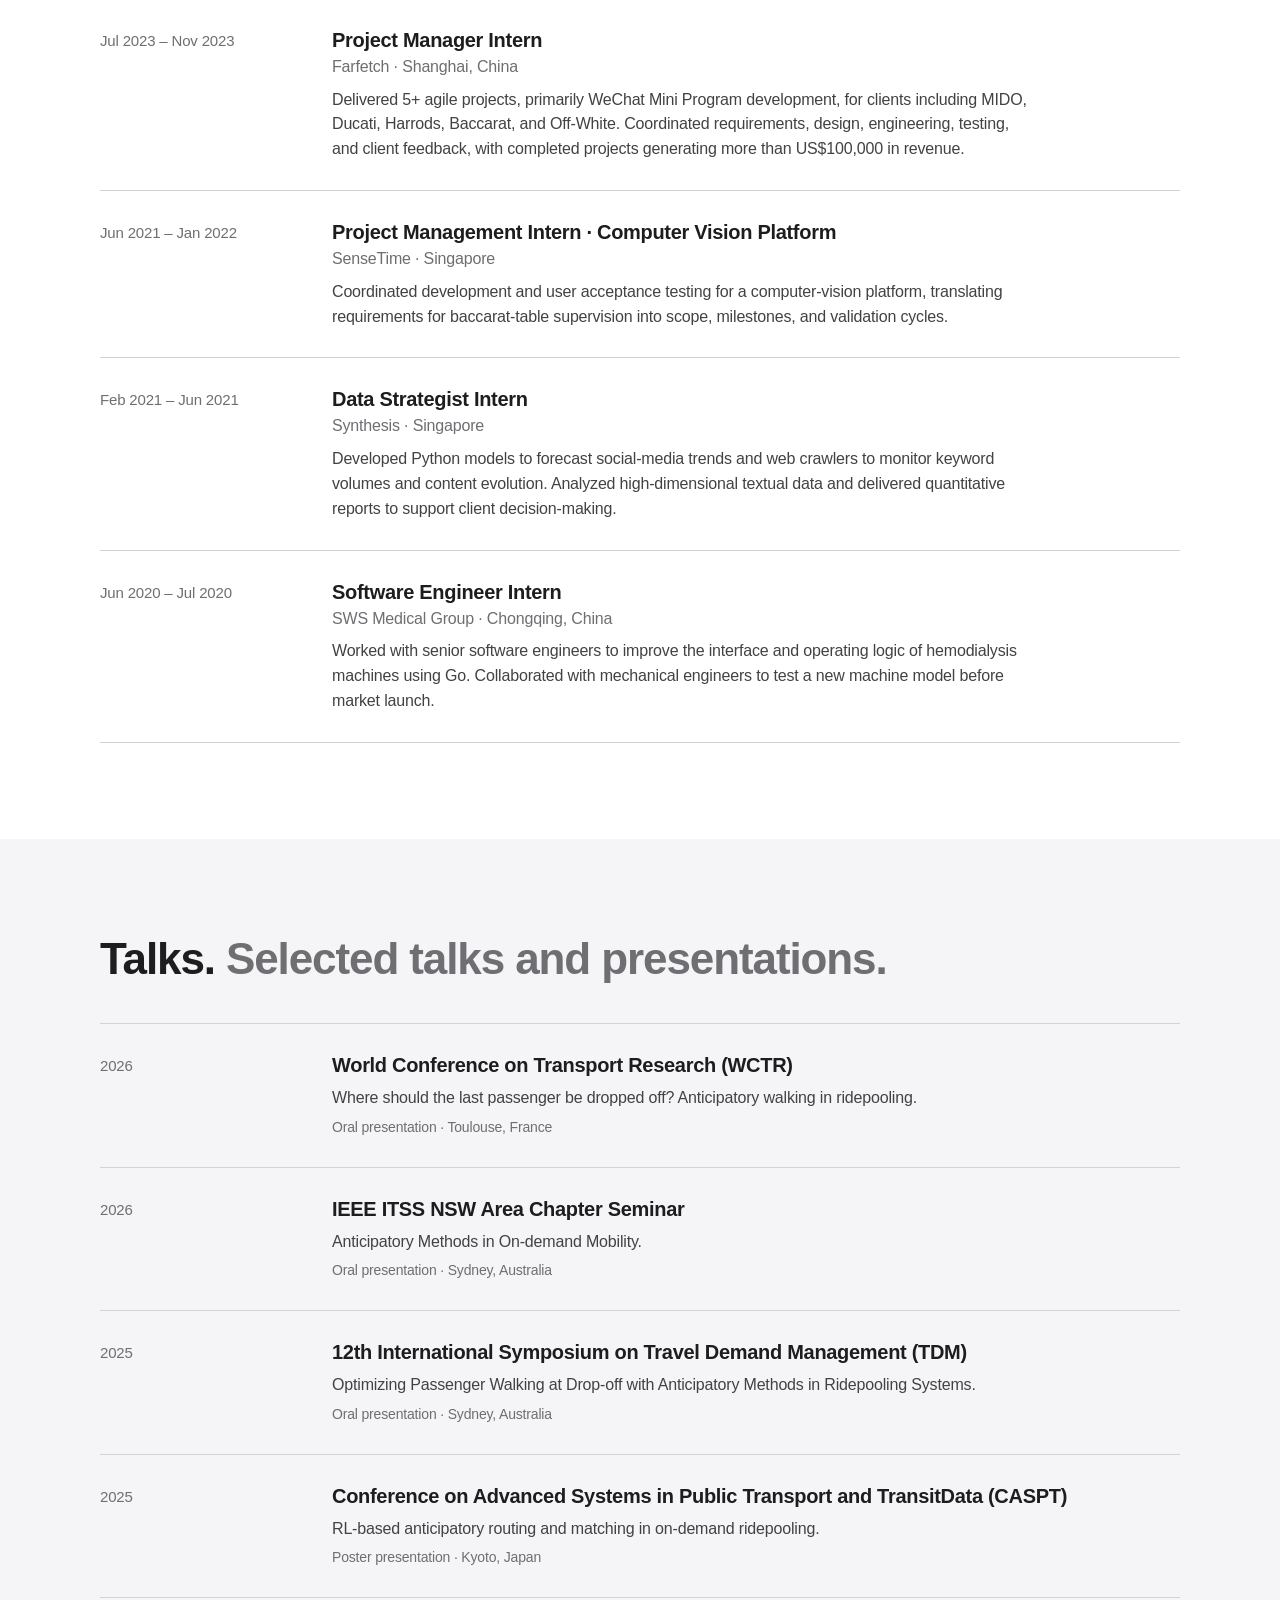
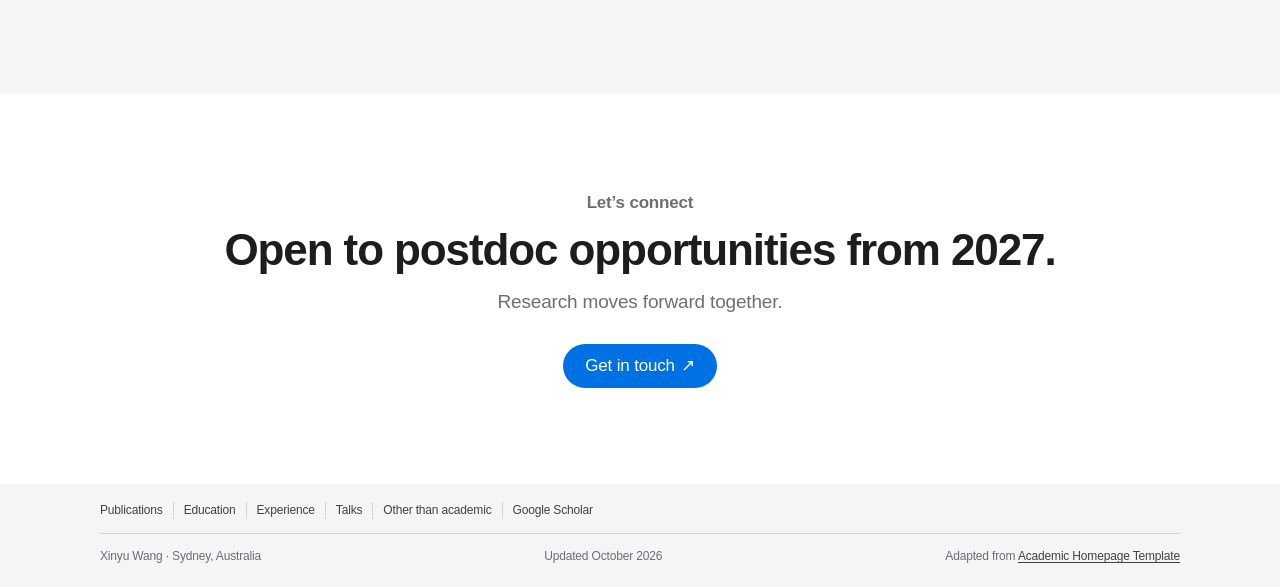
==== commit 4f962e04: "Redesign homepage, add TR Part A paper, and show postdoc availability - Apple-inspired visual refres" ====
--- a/index.html
+++ b/index.html
@@ -4,164 +4,220 @@
   <meta charset="utf-8">
   <meta name="viewport" content="width=device-width, initial-scale=1">
   <meta name="color-scheme" content="light">
+  <meta name="theme-color" content="#ffffff">
   <title>Xinyu Wang | Transportation Research</title>
   <meta name="author" content="Xinyu Wang">
-  <meta name="description" content="Xinyu Wang is a Ph.D. researcher at the University of Sydney working on AI and operations research for urban mobility, ridepooling, and electric transport.">
+  <meta name="description" content="Xinyu Wang is a Ph.D. researcher at the University of Sydney working on AI and operations research for urban mobility, ridepooling, and electric transport, and is looking for postdoctoral positions from 2027.">
   <meta property="og:title" content="Xinyu Wang | Transportation Research">
-  <meta property="og:description" content="AI and operations research for urban mobility. Research, publications, and academic experience at the University of Sydney.">
+  <meta property="og:description" content="AI and operations research for urban mobility. Ph.D. researcher at the University of Sydney, looking for postdoctoral positions from 2027.">
   <meta property="og:type" content="website">
   <link rel="icon" href="images/favicon.svg" type="image/svg+xml">
   <link rel="stylesheet" href="stylesheet.css">
+  <script>document.documentElement.classList.add('js');</script>
   <script src="script.js" defer></script>
 </head>
 <body>
   <a class="skip-link" href="#main">Skip to content</a>
   <header class="site-header">
-    <a class="wordmark" href="#about" aria-label="Xinyu Wang, home">XW<span>.</span></a>
-    <nav aria-label="Main navigation">
-      <a href="#publications">Publications</a>
-      <a href="#education">Education</a>
-      <a href="#experience">Experience</a>
-      <a href="#talks">Talks</a>
-      <a href="other-than-academic.html">Other than academic</a>
-      <a href="mailto:xinyu.wang@sydney.edu.au">Contact <span aria-hidden="true">↗</span></a>
-    </nav>
+    <div class="nav-bar container">
+      <a class="wordmark" href="#top">Xinyu Wang</a>
+      <button class="nav-toggle" type="button" aria-expanded="false" aria-controls="site-nav" aria-label="Open menu">
+        <svg class="icon-menu" aria-hidden="true" viewBox="0 0 18 18"><path d="M2 6h14M2 12h14"/></svg>
+        <svg class="icon-close" aria-hidden="true" viewBox="0 0 18 18"><path d="m4 4 10 10M14 4 4 14"/></svg>
+      </button>
+      <nav id="site-nav" class="site-nav" aria-label="Main navigation">
+        <a href="#publications">Publications</a>
+        <a href="#education">Education</a>
+        <a href="#experience">Experience</a>
+        <a href="#talks">Talks</a>
+        <a href="other-than-academic.html">Other than academic</a>
+        <a class="nav-cta" href="mailto:xinyu.wang@sydney.edu.au">Contact</a>
+      </nav>
+    </div>
   </header>
 
-  <main id="main" class="page-container home-layout">
-    <div class="academic-content">
-    <section id="about" class="about page-section" aria-labelledby="name">
-      <div class="bio">
-        <p class="eyebrow">TRANSPORTATION · AI · OPERATIONS RESEARCH</p>
-        <h1 id="name">Xinyu Wang<span class="name-dot">.</span></h1>
-        <p class="role">Ph.D. researcher at the University of Sydney</p>
-        <p>I study how <strong>AI and operations research can improve urban mobility</strong>. My work combines reinforcement learning, network optimisation, and city-scale simulation to design more efficient, equitable, and resilient transport systems.</p>
-        <p>I am part of TransportLab in the School of Civil Engineering, supervised by <strong>Dr. Andres Fielbaum</strong> and <strong>Prof. David Levinson</strong>. My research draws on real-world demand and networks from Manhattan, Utrecht, and Canberra.</p>
-        <div class="contact-links">
-          <a class="email-link" href="mailto:xinyu.wang@sydney.edu.au" data-copy-email title="Click to copy email address" aria-label="Copy email address: xinyu.wang@sydney.edu.au"><svg aria-hidden="true" viewBox="0 0 24 24" fill="none" stroke="currentColor" stroke-width="1.7"><rect x="3" y="5" width="18" height="14" rx="2"/><path d="m3 7 9 6 9-6"/></svg>xinyu.wang@sydney.edu.au</a>
-          <a class="scholar-link" href="https://scholar.google.com/citations?user=goO48UQAAAAJ" target="_blank" rel="noopener noreferrer"><svg aria-hidden="true" viewBox="0 0 24 24" fill="none" stroke="currentColor" stroke-width="1.6" stroke-linejoin="round"><path d="m2 9 10-6 10 6-10 6L2 9Z"/><path d="M6 12v5c4 3 8 3 12 0v-5M22 9v7"/></svg>Google Scholar <span aria-hidden="true">↗</span></a>
-        </div>
-      </div>
-      <aside class="profile-note" aria-label="Profile photo and research interests">
+  <main id="main">
+    <section id="top" class="hero" aria-labelledby="name">
+      <div class="container hero-grid">
+        <div class="hero-text">
+          <a class="status-pill" href="#postdoc"><span class="status-dot" aria-hidden="true"></span>Open to postdoc positions · 2027<span class="chevron" aria-hidden="true">›</span></a>
+          <h1 id="name">Xinyu Wang</h1>
+          <p class="hero-role">Ph.D. researcher in Transportation Engineering at the University of Sydney</p>
+          <p class="hero-lead">I study how AI and operations research can improve urban mobility. <span>Most days, that means helping shared rides think a few steps ahead.</span></p>
+          <div class="bio">
+            <p>My work combines reinforcement learning, network optimization, and city-scale simulation to answer questions such as how shared rides should be matched and routed, where passengers should be picked up and dropped off, and how to balance efficiency with fairness.</p>
+            <p>I’m part of TransportLab in the School of Civil Engineering, supervised by <strong>Dr. Andres Fielbaum</strong> and <strong>Prof. David Levinson</strong>. My research draws on real-world demand and networks from Manhattan, Utrecht, and Canberra.</p>
+          </div>
+          <ul class="focus-list" aria-label="Research focus">
+            <li>On-demand ridepooling</li>
+            <li>Reinforcement learning</li>
+            <li>Network optimization</li>
+            <li>Sustainable transport</li>
+          </ul>
+          <div class="contact-links">
+            <a class="email-link" href="mailto:xinyu.wang@sydney.edu.au" data-copy-email title="Click to copy email address" aria-label="Copy email address: xinyu.wang@sydney.edu.au"><svg aria-hidden="true" viewBox="0 0 24 24" fill="none" stroke="currentColor" stroke-width="1.7"><rect x="3" y="5" width="18" height="14" rx="2"/><path d="m3 7 9 6 9-6"/></svg>xinyu.wang@sydney.edu.au</a>
+            <a class="scholar-link" href="https://scholar.google.com/citations?user=goO48UQAAAAJ" target="_blank" rel="noopener noreferrer"><svg aria-hidden="true" viewBox="0 0 24 24" fill="none" stroke="currentColor" stroke-width="1.6" stroke-linejoin="round"><path d="m2 9 10-6 10 6-10 6L2 9Z"/><path d="M6 12v5c4 3 8 3 12 0v-5M22 9v7"/></svg>Google Scholar <span aria-hidden="true">↗</span></a>
+            <span class="profile-location"><span class="location-dot" aria-hidden="true"></span>Sydney, Australia</span>
+          </div>
+        </div>
         <!-- Replace this source with your portrait, keeping the dimensions and descriptive alt text. -->
         <img class="profile-photo" src="images/profile-placeholder.svg" alt="Profile photo placeholder for Xinyu Wang" width="440" height="520">
-        <span class="profile-label">RESEARCH FOCUS</span>
-        <ul class="focus-list">
-          <li>On-demand ridepooling</li>
-          <li>Reinforcement learning</li>
-          <li>Network optimisation</li>
-          <li>Sustainable transport</li>
-        </ul>
-        <div class="profile-location"><span class="location-dot" aria-hidden="true"></span>Sydney, Australia</div>
-      </aside>
-    </section>
-
-    <section id="publications" class="page-section" aria-labelledby="publications-title">
-      <div class="section-heading"><h2 id="publications-title">Publications</h2><span class="section-note">Peer-reviewed journal articles</span></div>
-      <div class="publication-toolbar">
-        <div class="tag-filter" role="group" aria-label="Filter publications by research topic" hidden>
-          <button class="tag-btn active" data-tag="all" aria-pressed="true">All <span class="tag-count">3</span></button>
-          <button class="tag-btn" data-tag="ridepooling" aria-pressed="false">Ridepooling <span class="tag-count">2</span></button>
-          <button class="tag-btn" data-tag="electric-mobility" aria-pressed="false">Electric mobility <span class="tag-count">1</span></button>
-        </div>
-        <p class="author-note">* Corresponding author</p>
-      </div>
-      <p id="filter-status" class="sr-only" role="status" aria-live="polite"></p>
-      <div class="publication-list">
-        <article class="publication" data-tags="ridepooling" aria-labelledby="paper-rl">
-          <figure class="paper-visual"><a href="images/publications/rl-architecture.png" aria-label="View the reinforcement learning architecture figure"><img src="images/publications/rl-architecture.png" alt="A graph neural network encoder connects the ridepooling state to actor and critic networks." width="1152" height="882" loading="lazy" decoding="async"></a><figcaption>GNN actor–critic architecture<span>Wang &amp; Fielbaum, 2026 · Fig. 3</span></figcaption></figure>
-          <div class="paper-content">
-            <div class="paper-meta"><span class="venue-badge">TR Part C</span><span>2026</span></div>
-            <h3 id="paper-rl"><a href="https://doi.org/10.1016/j.trc.2026.105898">RL-based anticipatory routing and matching in on-demand ridepooling</a></h3>
-            <p class="authors"><strong>Xinyu Wang*</strong>, Andres Fielbaum</p>
-            <p class="journal"><em>Transportation Research Part C: Emerging Technologies</em>, 192, 105898.</p>
-            <p class="paper-summary">A graph neural network actor–critic framework learns how strongly to anticipate future demand when routing and matching shared rides, with cross-city transfer from Manhattan to Utrecht.</p>
-            <div class="paper-links"><a href="https://doi.org/10.1016/j.trc.2026.105898">Paper <span aria-hidden="true">↗</span></a></div>
-          </div>
-        </article>
-        <article class="publication" data-tags="ridepooling" aria-labelledby="paper-walking">
-          <figure class="paper-visual"><a href="images/publications/walking-networks.png" aria-label="View the three-city network figure"><img src="images/publications/walking-networks.png" alt="Street network node hierarchies for Manhattan, Utrecht, and Canberra." width="1278" height="675" loading="lazy" decoding="async"></a><figcaption>Three cities, one framework<span>Wang &amp; Fielbaum, 2026 · Fig. 5</span></figcaption></figure>
-          <div class="paper-content">
-            <div class="paper-meta"><span class="venue-badge">TR Part C</span><span>2026</span></div>
-            <h3 id="paper-walking"><a href="https://doi.org/10.1016/j.trc.2026.105645">Where should the last passenger be dropped off? Anticipatory walking in ridepooling</a></h3>
-            <p class="authors"><strong>Xinyu Wang*</strong>, Andres Fielbaum</p>
-            <p class="journal"><em>Transportation Research Part C: Emerging Technologies</em>, 187, 105645.</p>
-            <p class="paper-summary">Choosing the last passenger’s drop-off with future trips in mind improves ridepooling service. The method combines sampled future demand with network structure and is evaluated in three cities.</p>
-            <div class="paper-links"><a href="https://doi.org/10.1016/j.trc.2026.105645">Paper <span aria-hidden="true">↗</span></a></div>
-          </div>
-        </article>
-        <article class="publication" data-tags="electric-mobility" aria-labelledby="paper-ferry">
-          <figure class="paper-visual"><a href="images/publications/ferry-berths.png" aria-label="View the Circular Quay berth layout"><img src="images/publications/ferry-berths.png" alt="Map of Circular Quay ferry berths in Sydney, showing individual berth locations." width="1068" height="540" loading="lazy" decoding="async"></a><figcaption>Berth capacity at Circular Quay<span>Lin et al., 2026 · Fig. 1</span></figcaption></figure>
-          <div class="paper-content">
-            <div class="paper-meta"><span class="venue-badge">Sustainable Cities and Society</span><span>2026</span></div>
-            <h3 id="paper-ferry"><a href="https://doi.org/10.1016/j.scs.2026.107815">Operational challenges of ferry electrification: Scheduling under berth and charging limitations</a></h3>
-            <p class="authors">Lin Lin, Orlando Rivera Letelier, <strong>Xinyu Wang</strong>, Andres Fielbaum*</p>
-            <p class="journal"><em>Sustainable Cities and Society</em>, 149, 107815.</p>
-            <p class="paper-summary">Mixed-integer optimisation examines how charging needs and limited berth capacity affect electric-ferry schedules, using Sydney’s ferry network as a case study.</p>
-            <div class="paper-links"><a href="https://doi.org/10.1016/j.scs.2026.107815">Paper <span aria-hidden="true">↗</span></a></div>
-          </div>
-        </article>
-      </div>
-    </section>
-
-    <section id="education" class="page-section" aria-labelledby="education-title">
-      <div class="section-heading"><h2 id="education-title">Education</h2></div>
-      <div class="timeline">
-        <article class="timeline-entry">
-          <p class="entry-date">Feb 2024 — Present</p>
-          <div><h3>Ph.D. in Transportation Engineering</h3><p class="entry-place">The University of Sydney · Australia</p><p>School of Civil Engineering, TransportLab. Supervised by Dr. Andres Fielbaum and Prof. David Levinson.</p><p class="entry-detail">Expected completion: mid to late 2027.</p></div>
-        </article>
-        <article class="timeline-entry">
-          <p class="entry-date">Jul 2019 — Jul 2023</p>
-          <div><h3>B.Eng. (Hons) in Information Engineering and Media</h3><p class="entry-place">Nanyang Technological University · Singapore</p><p>School of Electrical and Electronic Engineering.</p><p class="entry-detail">UC Berkeley Summer Session, 2022: CS188 Artificial Intelligence and DATA100 Data Science.</p></div>
-        </article>
-      </div>
-    </section>
-
-    <section id="experience" class="page-section" aria-labelledby="experience-title">
-      <div class="section-heading"><h2 id="experience-title">Experience</h2></div>
-      <div class="timeline">
-        <article class="timeline-entry"><p class="entry-date">Feb 2024 — Present</p><div><h3>Doctoral Researcher</h3><p class="entry-place">TransportLab, The University of Sydney</p><p>AI and operations research for on-demand mobility, with a focus on anticipatory routing, matching, and walking-enabled ridepooling. Since 2024, I have also contributed software and supervision to collaborative research on electric-ferry scheduling.</p></div></article>
-        <article class="timeline-entry"><p class="entry-date">Feb 2025 — Present</p><div><h3>Casual Academic · Tutor and Guest Lecturer</h3><p class="entry-place">The University of Sydney</p><p>Tutor for CIVL2700 Transport Systems (Semester 1, 2025) and guest lecturer for CIVL3704 (Semester 2, 2025), supporting quantitative analysis, computational methods, and Python-based modelling.</p></div></article>
-        <article class="timeline-entry"><p class="entry-date">Jan 2025 — Apr 2025</p><div><h3>Project Management Intern · AI Data</h3><p class="entry-place">TikTok · Sydney, Australia</p><p>Contributed to annotation and training-plan design for a vision-language model supporting video moderation. Developed Python-assisted data validation and coordinated annotation, training, and feedback across more than 20 policy areas.</p></div></article>
-        <article class="timeline-entry"><p class="entry-date">Jul 2023 — Nov 2023</p><div><h3>Project Manager Intern</h3><p class="entry-place">Farfetch · Shanghai, China</p><p>Delivered 5+ agile projects, primarily WeChat Mini-Programme development, for clients including MIDO, Ducati, Harrods, Baccarat, and Off-White. Coordinated requirements, design, engineering, testing, and client feedback, with completed projects generating more than US$100,000 in revenue.</p></div></article>
-        <article class="timeline-entry"><p class="entry-date">Jun 2021 — Jan 2022</p><div><h3>Project Management Intern · Computer Vision Platform</h3><p class="entry-place">SenseTime · Singapore</p><p>Coordinated development and user acceptance testing for a computer-vision platform, translating requirements for baccarat-table supervision into scope, milestones, and validation cycles.</p></div></article>
-        <article class="timeline-entry"><p class="entry-date">Feb 2021 — Jun 2021</p><div><h3>Data Strategist Intern</h3><p class="entry-place">Synthesis · Singapore</p><p>Developed Python models to forecast social-media trends and web crawlers to monitor keyword volumes and content evolution. Analysed high-dimensional textual data and delivered quantitative reports to support client decision-making.</p></div></article>
-        <article class="timeline-entry"><p class="entry-date">Jun 2020 — Jul 2020</p><div><h3>Software Engineer Intern</h3><p class="entry-place">SWS Medical Group · Chongqing, China</p><p>Worked with senior software engineers to improve the interface and operating logic of haemodialysis machines using Go. Collaborated with mechanical engineers to test a new machine model before market launch.</p></div></article>
-      </div>
-    </section>
-
-    <section id="talks" class="page-section" aria-labelledby="talks-title">
-      <div class="section-heading"><h2 id="talks-title">Selected talks &amp; presentations</h2></div>
-      <div class="talk-list">
-        <article class="talk"><span class="talk-year">2026</span><div><h3>World Conference on Transport Research (WCTR)</h3><p>Where should the last passenger be dropped off? Anticipatory walking in ridepooling.</p><p class="entry-detail">Oral presentation · Toulouse, France</p></div></article>
-        <article class="talk"><span class="talk-year">2026</span><div><h3>IEEE ITSS NSW Area Chapter Seminar</h3><p>Anticipatory Methods in On-demand Mobility.</p><p class="entry-detail">Oral presentation · Sydney, Australia</p></div></article>
-        <article class="talk"><span class="talk-year">2025</span><div><h3>12th International Symposium on Travel Demand Management (TDM)</h3><p>Optimizing Passenger Walking at Drop-off with Anticipatory Methods in Ridepooling Systems.</p><p class="entry-detail">Oral presentation · Sydney, Australia</p></div></article>
-        <article class="talk"><span class="talk-year">2025</span><div><h3>Conference on Advanced Systems in Public Transport and TransitData (CASPT)</h3><p>RL-based anticipatory routing and matching in on-demand ridepooling.</p><p class="entry-detail">Poster presentation · Kyoto, Japan</p></div></article>
-      </div>
-    </section>
-
-    </div>
-    <aside class="news-sidebar" aria-labelledby="news-title">
-      <section id="news" class="news-panel">
-        <div class="news-heading"><h2 id="news-title">News</h2><span class="news-dot" aria-hidden="true"></span></div>
-        <ol class="news-list">
-          <li><time datetime="2026-08-22">22 AUG 2026</time><p>Our paper on <a href="https://doi.org/10.1016/j.scs.2026.107815">ferry electrification</a> is published in <em>Sustainable Cities and Society</em>.</p></li>
-          <li><time datetime="2026-08-12">12 AUG 2026</time><p>Our paper on <a href="https://doi.org/10.1016/j.trc.2026.105898">RL-based anticipatory routing and matching</a> is published in <em>Transportation Research Part C</em>.</p></li>
-          <li><time datetime="2026-03-25">25 MAR 2026</time><p>Our paper on <a href="https://doi.org/10.1016/j.trc.2026.105645">anticipatory walking in ridepooling</a> is published in <em>Transportation Research Part C</em>.</p></li>
-        </ol>
-      </section>
-    </aside>
+      </div>
+    </section>
+
+    <div class="highlights">
+      <div class="container">
+        <section id="postdoc" class="postdoc" aria-labelledby="postdoc-title">
+          <div class="postdoc-head">
+            <p class="tile-eyebrow"><span class="status-dot" aria-hidden="true"></span>Availability · 2027</p>
+            <h2 id="postdoc-title">Looking for a postdoc.</h2>
+          </div>
+          <div class="postdoc-body">
+            <p>I expect to finish my Ph.D. in mid to late 2027 and am looking for postdoctoral positions in transportation and urban mobility, especially shared and on-demand mobility, reinforcement learning, and optimization for transport systems. If your group works on related problems, I would love to hear from you.</p>
+            <div class="tile-actions">
+              <a class="button button-primary" href="mailto:xinyu.wang@sydney.edu.au">Email me</a>
+              <a class="button button-secondary" href="https://scholar.google.com/citations?user=goO48UQAAAAJ" target="_blank" rel="noopener noreferrer">Google Scholar <span aria-hidden="true">↗</span></a>
+            </div>
+          </div>
+        </section>
+        <section id="news" class="news" aria-labelledby="news-title">
+          <h2 id="news-title">Latest news</h2>
+          <ol class="news-list">
+            <li><time datetime="2026-10-23">Oct 23, 2026</time><p>Our paper on <a href="https://doi.org/10.1016/j.tra.2026.105326">who should pick the meeting point in ridepooling</a> is published in <em>Transportation Research Part A</em>.</p></li>
+            <li><time datetime="2026-08-22">Aug 22, 2026</time><p>Our paper on <a href="https://doi.org/10.1016/j.scs.2026.107815">ferry electrification</a> is published in <em>Sustainable Cities and Society</em>.</p></li>
+            <li><time datetime="2026-08-12">Aug 12, 2026</time><p>Our paper on <a href="https://doi.org/10.1016/j.trc.2026.105898">RL-based anticipatory routing and matching</a> is published in <em>Transportation Research Part C</em>.</p></li>
+            <li><time datetime="2026-03-25">Mar 25, 2026</time><p>Our paper on <a href="https://doi.org/10.1016/j.trc.2026.105645">anticipatory walking in ridepooling</a> is published in <em>Transportation Research Part C</em>.</p></li>
+          </ol>
+        </section>
+      </div>
+    </div>
+
+    <section id="publications" class="band band-alt" aria-labelledby="publications-title">
+      <div class="container">
+        <h2 id="publications-title" class="headline section-head">Publications. <span>Peer-reviewed journal articles.</span></h2>
+        <div class="publication-toolbar">
+          <div class="tag-filter" role="group" aria-label="Filter publications by research topic" hidden>
+            <button class="tag-btn active" type="button" data-tag="all" aria-pressed="true">All <span class="tag-count">4</span></button>
+            <button class="tag-btn" type="button" data-tag="ridepooling" aria-pressed="false">Ridepooling <span class="tag-count">3</span></button>
+            <button class="tag-btn" type="button" data-tag="electric-mobility" aria-pressed="false">Electric mobility <span class="tag-count">1</span></button>
+          </div>
+          <p class="author-note">* Corresponding author</p>
+        </div>
+        <p id="filter-status" class="sr-only" role="status" aria-live="polite"></p>
+        <div class="publication-list">
+          <article class="publication" data-tags="ridepooling" aria-labelledby="paper-meeting">
+            <figure class="paper-visual"><a href="images/publications/meeting-point-disagreement.jpg" aria-label="View the meeting-point disagreement maps"><img src="images/publications/meeting-point-disagreement.jpg" alt="Two maps of Manhattan colored by how often the operator and the passenger prefer different meeting points: mixed rates at pick-up on the left, mostly high rates at drop-off on the right." width="1088" height="964" loading="lazy"></a><figcaption>Where operator and riders disagree<span>Wang &amp; Fielbaum, 2027 · Fig. 4</span></figcaption></figure>
+            <div class="paper-content">
+              <div class="paper-meta"><span class="venue-badge">TR Part A</span><span>2027</span><span class="new-label">New</span></div>
+              <h3 id="paper-meeting"><a href="https://doi.org/10.1016/j.tra.2026.105326">Who should pick the meeting point? Efficiency–fairness trade-offs between operator and users in ridepooling</a></h3>
+              <p class="authors"><strong>Xinyu Wang*</strong>, Andres Fielbaum</p>
+              <p class="journal"><em>Transportation Research Part A: Policy and Practice</em>, 215, 105326. Published online October&nbsp;23, 2026.</p>
+              <p class="paper-summary">When the platform and its passengers would pick different meeting points, who should decide? Across Manhattan, Utrecht, and Canberra, operator choice serves more requests, while passenger choice cuts walking per pick-up or drop-off leg roughly threefold. Disagreement is spatially concentrated, more frequent at drop-off, and weighs most on riders least willing to walk.</p>
+              <div class="paper-links"><a href="https://doi.org/10.1016/j.tra.2026.105326">Paper <span aria-hidden="true">↗</span></a><span class="paper-access">Open access</span></div>
+            </div>
+          </article>
+          <article class="publication" data-tags="ridepooling" aria-labelledby="paper-rl">
+            <figure class="paper-visual"><a href="images/publications/rl-architecture.png" aria-label="View the reinforcement learning architecture figure"><img src="images/publications/rl-architecture.png" alt="A graph neural network encoder connects the ridepooling state to actor and critic networks." width="1152" height="882" loading="lazy"></a><figcaption>GNN actor–critic architecture<span>Wang &amp; Fielbaum, 2026 · Fig. 3</span></figcaption></figure>
+            <div class="paper-content">
+              <div class="paper-meta"><span class="venue-badge">TR Part C</span><span>2026</span></div>
+              <h3 id="paper-rl"><a href="https://doi.org/10.1016/j.trc.2026.105898">RL-based anticipatory routing and matching in on-demand ridepooling</a></h3>
+              <p class="authors"><strong>Xinyu Wang*</strong>, Andres Fielbaum</p>
+              <p class="journal"><em>Transportation Research Part C: Emerging Technologies</em>, 192, 105898.</p>
+              <p class="paper-summary">A graph neural network actor–critic framework learns how strongly to anticipate future demand when routing and matching shared rides, with cross-city transfer from Manhattan to Utrecht.</p>
+              <div class="paper-links"><a href="https://doi.org/10.1016/j.trc.2026.105898">Paper <span aria-hidden="true">↗</span></a></div>
+            </div>
+          </article>
+          <article class="publication" data-tags="ridepooling" aria-labelledby="paper-walking">
+            <figure class="paper-visual"><a href="images/publications/walking-networks.png" aria-label="View the three-city network figure"><img src="images/publications/walking-networks.png" alt="Street network node hierarchies for Manhattan, Utrecht, and Canberra." width="1278" height="675" loading="lazy"></a><figcaption>Three cities, one framework<span>Wang &amp; Fielbaum, 2026 · Fig. 5</span></figcaption></figure>
+            <div class="paper-content">
+              <div class="paper-meta"><span class="venue-badge">TR Part C</span><span>2026</span></div>
+              <h3 id="paper-walking"><a href="https://doi.org/10.1016/j.trc.2026.105645">Where should the last passenger be dropped off? Anticipatory walking in ridepooling</a></h3>
+              <p class="authors"><strong>Xinyu Wang*</strong>, Andres Fielbaum</p>
+              <p class="journal"><em>Transportation Research Part C: Emerging Technologies</em>, 187, 105645.</p>
+              <p class="paper-summary">Choosing the last passenger’s drop-off with future trips in mind improves ridepooling service. The method combines sampled future demand with network structure and is evaluated in three cities.</p>
+              <div class="paper-links"><a href="https://doi.org/10.1016/j.trc.2026.105645">Paper <span aria-hidden="true">↗</span></a></div>
+            </div>
+          </article>
+          <article class="publication" data-tags="electric-mobility" aria-labelledby="paper-ferry">
+            <figure class="paper-visual"><a href="images/publications/ferry-berths.png" aria-label="View the Circular Quay berth layout"><img src="images/publications/ferry-berths.png" alt="Map of Circular Quay ferry berths in Sydney, showing individual berth locations." width="1068" height="540" loading="lazy"></a><figcaption>Berth capacity at Circular Quay<span>Lin et al., 2026 · Fig. 1</span></figcaption></figure>
+            <div class="paper-content">
+              <div class="paper-meta"><span class="venue-badge">Sustainable Cities and Society</span><span>2026</span></div>
+              <h3 id="paper-ferry"><a href="https://doi.org/10.1016/j.scs.2026.107815">Operational challenges of ferry electrification: Scheduling under berth and charging limitations</a></h3>
+              <p class="authors">Lin Lin, Orlando Rivera Letelier, <strong>Xinyu Wang</strong>, Andres Fielbaum*</p>
+              <p class="journal"><em>Sustainable Cities and Society</em>, 149, 107815.</p>
+              <p class="paper-summary">Mixed-integer optimization examines how charging needs and limited berth capacity affect electric-ferry schedules, using Sydney’s ferry network as a case study.</p>
+              <div class="paper-links"><a href="https://doi.org/10.1016/j.scs.2026.107815">Paper <span aria-hidden="true">↗</span></a></div>
+            </div>
+          </article>
+        </div>
+      </div>
+    </section>
+
+    <section id="education" class="band" aria-labelledby="education-title">
+      <div class="container">
+        <h2 id="education-title" class="headline section-head">Education. <span>From Singapore to Sydney.</span></h2>
+        <div class="timeline">
+          <article class="timeline-entry">
+            <p class="entry-date">Feb 2024 – Present</p>
+            <div class="entry-body"><h3>Ph.D. in Transportation Engineering</h3><p class="entry-place">The University of Sydney · Australia</p><p>School of Civil Engineering, TransportLab. Supervised by Dr. Andres Fielbaum and Prof. David Levinson.</p><p class="entry-detail">Expected completion: mid to late 2027.</p></div>
+          </article>
+          <article class="timeline-entry">
+            <p class="entry-date">Jul 2019 – Jul 2023</p>
+            <div class="entry-body"><h3>B.Eng. (Hons) in Information Engineering and Media</h3><p class="entry-place">Nanyang Technological University · Singapore</p><p>School of Electrical and Electronic Engineering.</p><p class="entry-detail">UC Berkeley Summer Session, 2022: CS188 Artificial Intelligence and DATA100 Data Science.</p></div>
+          </article>
+        </div>
+      </div>
+    </section>
+
+    <section id="experience" class="band" aria-labelledby="experience-title">
+      <div class="container">
+        <h2 id="experience-title" class="headline section-head">Experience. <span>Research, teaching, and industry.</span></h2>
+        <div class="timeline">
+          <article class="timeline-entry"><p class="entry-date">Feb 2024 – Present</p><div class="entry-body"><h3>Doctoral Researcher</h3><p class="entry-place">TransportLab, The University of Sydney</p><p>AI and operations research for on-demand mobility, with a focus on anticipatory routing, matching, and walking-enabled ridepooling. Since 2024, I have also contributed software and supervision to collaborative research on electric-ferry scheduling.</p></div></article>
+          <article class="timeline-entry"><p class="entry-date">Feb 2025 – Present</p><div class="entry-body"><h3>Casual Academic · Tutor and Guest Lecturer</h3><p class="entry-place">The University of Sydney</p><p>Tutor for CIVL2700 Transport Systems (Semester 1, 2025) and guest lecturer for CIVL3704 (Semester 2, 2025), supporting quantitative analysis, computational methods, and Python-based modeling.</p></div></article>
+          <article class="timeline-entry"><p class="entry-date">Jan 2025 – Apr 2025</p><div class="entry-body"><h3>Project Management Intern · AI Data</h3><p class="entry-place">TikTok · Sydney, Australia</p><p>Contributed to annotation and training-plan design for a vision-language model supporting video moderation. Developed Python-assisted data validation and coordinated annotation, training, and feedback across more than 20 policy areas.</p></div></article>
+          <article class="timeline-entry"><p class="entry-date">Jul 2023 – Nov 2023</p><div class="entry-body"><h3>Project Manager Intern</h3><p class="entry-place">Farfetch · Shanghai, China</p><p>Delivered 5+ agile projects, primarily WeChat Mini Program development, for clients including MIDO, Ducati, Harrods, Baccarat, and Off-White. Coordinated requirements, design, engineering, testing, and client feedback, with completed projects generating more than US$100,000 in revenue.</p></div></article>
+          <article class="timeline-entry"><p class="entry-date">Jun 2021 – Jan 2022</p><div class="entry-body"><h3>Project Management Intern · Computer Vision Platform</h3><p class="entry-place">SenseTime · Singapore</p><p>Coordinated development and user acceptance testing for a computer-vision platform, translating requirements for baccarat-table supervision into scope, milestones, and validation cycles.</p></div></article>
+          <article class="timeline-entry"><p class="entry-date">Feb 2021 – Jun 2021</p><div class="entry-body"><h3>Data Strategist Intern</h3><p class="entry-place">Synthesis · Singapore</p><p>Developed Python models to forecast social-media trends and web crawlers to monitor keyword volumes and content evolution. Analyzed high-dimensional textual data and delivered quantitative reports to support client decision-making.</p></div></article>
+          <article class="timeline-entry"><p class="entry-date">Jun 2020 – Jul 2020</p><div class="entry-body"><h3>Software Engineer Intern</h3><p class="entry-place">SWS Medical Group · Chongqing, China</p><p>Worked with senior software engineers to improve the interface and operating logic of hemodialysis machines using Go. Collaborated with mechanical engineers to test a new machine model before market launch.</p></div></article>
+        </div>
+      </div>
+    </section>
+
+    <section id="talks" class="band band-alt" aria-labelledby="talks-title">
+      <div class="container">
+        <h2 id="talks-title" class="headline section-head">Talks. <span>Selected talks and presentations.</span></h2>
+        <div class="timeline">
+          <article class="timeline-entry"><p class="entry-date">2026</p><div class="entry-body"><h3>World Conference on Transport Research (WCTR)</h3><p>Where should the last passenger be dropped off? Anticipatory walking in ridepooling.</p><p class="entry-detail">Oral presentation · Toulouse, France</p></div></article>
+          <article class="timeline-entry"><p class="entry-date">2026</p><div class="entry-body"><h3>IEEE ITSS NSW Area Chapter Seminar</h3><p>Anticipatory Methods in On-demand Mobility.</p><p class="entry-detail">Oral presentation · Sydney, Australia</p></div></article>
+          <article class="timeline-entry"><p class="entry-date">2025</p><div class="entry-body"><h3>12th International Symposium on Travel Demand Management (TDM)</h3><p>Optimizing Passenger Walking at Drop-off with Anticipatory Methods in Ridepooling Systems.</p><p class="entry-detail">Oral presentation · Sydney, Australia</p></div></article>
+          <article class="timeline-entry"><p class="entry-date">2025</p><div class="entry-body"><h3>Conference on Advanced Systems in Public Transport and TransitData (CASPT)</h3><p>RL-based anticipatory routing and matching in on-demand ridepooling.</p><p class="entry-detail">Poster presentation · Kyoto, Japan</p></div></article>
+        </div>
+      </div>
+    </section>
   </main>
 
-  <footer class="mountain-footer">
-    <picture aria-hidden="true">
-      <source type="image/webp" srcset="images/experience/background-960.webp 960w, images/experience/background-1440.webp 1440w, images/experience/background-1920.webp 1920w" sizes="100vw">
-      <img class="mountain-img" src="images/experience/background.jpeg" alt="" loading="lazy" decoding="async" width="1920" height="1080">
-    </picture>
-    <div class="footer-content"><p class="eyebrow">LET’S CONNECT</p><h2>Research moves forward together.</h2><a class="contact-button" href="mailto:xinyu.wang@sydney.edu.au">Get in touch <span aria-hidden="true">↗</span></a><div class="footer-meta"><span>Xinyu Wang · Sydney, Australia</span><span>Updated September 2026</span><span>Adapted from <a href="https://github.com/w-r-s/academic-homepage-template">Academic Homepage Template</a></span></div></div>
+  <footer class="site-footer">
+    <div class="footer-cta container">
+      <p class="eyebrow">Let’s connect</p>
+      <h2 class="headline">Open to postdoc opportunities from 2027.</h2>
+      <p class="footer-sub">Research moves forward together.</p>
+      <a class="button button-primary" href="mailto:xinyu.wang@sydney.edu.au">Get in touch <span aria-hidden="true">↗</span></a>
+    </div>
+    <div class="footer-bottom">
+      <div class="container">
+        <nav class="footer-links" aria-label="Footer">
+          <a href="#publications">Publications</a>
+          <a href="#education">Education</a>
+          <a href="#experience">Experience</a>
+          <a href="#talks">Talks</a>
+          <a href="other-than-academic.html">Other than academic</a>
+          <a href="https://scholar.google.com/citations?user=goO48UQAAAAJ" target="_blank" rel="noopener noreferrer">Google Scholar</a>
+        </nav>
+        <div class="footer-meta"><span>Xinyu Wang · Sydney, Australia</span><span>Updated October 2026</span><span>Adapted from <a href="https://github.com/w-r-s/academic-homepage-template">Academic Homepage Template</a></span></div>
+      </div>
+    </div>
   </footer>
-  <a class="back-to-top" href="#about" aria-label="Back to top"><span aria-hidden="true">↑</span></a>
   <div class="toast" role="status" aria-live="polite"></div>
 </body>
 </html>
--- a/stylesheet.css
+++ b/stylesheet.css
@@ -1,209 +1,262 @@
 :root {
-  --ink: #252a2d;
-  --muted: #626a70;
-  --accent: #994b19;
-  --accent-hover: #6b3210;
-  --accent-light: #fff6ed;
-  --line: #e4e5e6;
-  --paper: #fff;
-  --font: 'Lato', -apple-system, BlinkMacSystemFont, 'Segoe UI', sans-serif;
-}
-* { box-sizing: border-box; }
-html { scroll-behavior: smooth; scroll-padding-top: 32px; }
-body { margin: 0; background: var(--paper); color: var(--ink); font: 1rem/1.7 var(--font); -webkit-font-smoothing: antialiased; }
-button, input { font: inherit; }
-a { color: var(--accent); text-decoration: none; text-underline-offset: 4px; }
-a:hover { color: var(--accent-hover); text-decoration: underline; }
-button { cursor: pointer; }
-button, a { -webkit-tap-highlight-color: transparent; }
-:focus-visible { outline: 3px solid #b8652c; outline-offset: 5px; border-radius: 3px; }
+  color-scheme: light;
+  --text: #1d1d1f;
+  --text-secondary: #6e6e73;
+  --text-body: #424245;
+  --bg: #fff;
+  --bg-alt: #f5f5f7;
+  --bg-hover: #e8e8ed;
+  --line: #d2d2d7;
+  --link: #0066cc;
+  --blue: #0071e3;
+  --blue-hover: #0062c4;
+  --new: #bf4800;
+  --green: #34c759;
+  --radius-lg: 24px;
+  --radius-md: 18px;
+  --radius-pill: 980px;
+  --font: -apple-system, BlinkMacSystemFont, "SF Pro Text", "Inter", "Segoe UI", Roboto, "Helvetica Neue", Arial, sans-serif;
+  --font-display: -apple-system, BlinkMacSystemFont, "SF Pro Display", "Inter Display", "Inter", "Segoe UI", Roboto, "Helvetica Neue", Arial, sans-serif;
+  --content: 1080px;
+  --gutter: 40px;
+  --nav-h: 52px;
+  --band-y: 96px;
+  --date-col: 200px;
+}
+
+/* Base */
+*, *::before, *::after { box-sizing: border-box; }
+html { scroll-behavior: smooth; scroll-padding-top: calc(var(--nav-h) + 24px); -webkit-text-size-adjust: 100%; }
+body { margin: 0; background: var(--bg); color: var(--text); font: 400 17px/1.5 var(--font); letter-spacing: -.01em; -webkit-font-smoothing: antialiased; }
+h1, h2, h3, p { margin: 0; }
+h1, h2, h3 { font-family: var(--font-display); font-weight: 600; }
+strong { font-weight: 600; }
+img { max-width: 100%; }
+button { font: inherit; color: inherit; cursor: pointer; -webkit-tap-highlight-color: transparent; }
+a { color: var(--link); text-decoration: none; text-underline-offset: .2em; -webkit-tap-highlight-color: transparent; }
+a:hover { text-decoration: underline; }
+:focus-visible { outline: 2px solid var(--blue); outline-offset: 3px; }
 [hidden] { display: none !important; }
-h1, h2, h3, p { margin-top: 0; }
-p { margin-bottom: 1rem; }
-h1, h2, h3 { line-height: 1.3; }
-h2 { font-size: 1.6rem; font-weight: 650; letter-spacing: -.035em; }
-h3 { font-size: 1.05rem; font-weight: 650; }
-strong { font-weight: 650; }
-.site-header, .page-container { width: min(100% - 64px, 1240px); margin-inline: auto; }
-.site-header { display: flex; align-items: center; justify-content: space-between; gap: 26px; padding-block: 29px; border-bottom: 1px solid var(--line); }
-.wordmark { color: var(--ink); font-size: 1.5rem; font-weight: 750; letter-spacing: -.06em; flex-shrink: 0; }
-.wordmark span { color: var(--accent); }
+.container { width: min(100% - 2 * var(--gutter), var(--content)); margin-inline: auto; }
+.sr-only, .skip-link:not(:focus) { position: absolute; width: 1px; height: 1px; padding: 0; margin: -1px; overflow: hidden; clip: rect(0, 0, 0, 0); white-space: nowrap; border: 0; }
+.skip-link:focus { position: fixed; top: 8px; left: 8px; z-index: 100; padding: 8px 16px; border-radius: var(--radius-pill); background: var(--text); color: #fff; }
+
+/* Shared type and controls */
+.headline { font-size: clamp(32px, 4.2vw, 44px); line-height: 1.1; letter-spacing: -.025em; text-wrap: balance; }
+.headline span { color: var(--text-secondary); }
+.eyebrow { margin-bottom: 10px; color: var(--text-secondary); font-size: 17px; font-weight: 600; }
+.button { display: inline-flex; align-items: center; justify-content: center; gap: 6px; min-height: 44px; padding: 10px 22px; border-radius: var(--radius-pill); font-size: 17px; line-height: 1.2; white-space: nowrap; transition: background-color .15s, color .15s; }
+.button:hover { text-decoration: none; }
+.button-primary { background: var(--blue); color: #fff; }
+.button-primary:hover { background: var(--blue-hover); color: #fff; }
+.button-secondary { color: var(--link); box-shadow: inset 0 0 0 1px var(--blue); }
+.button-secondary:hover { background: var(--blue); color: #fff; }
+.status-dot { flex-shrink: 0; width: 8px; height: 8px; border-radius: 50%; background: var(--green); box-shadow: 0 0 0 3px rgba(52, 199, 89, .2); }
+
+/* Navigation */
+.site-header { position: sticky; top: 0; z-index: 50; background: rgba(255, 255, 255, .72); -webkit-backdrop-filter: saturate(180%) blur(20px); backdrop-filter: saturate(180%) blur(20px); border-bottom: 1px solid rgba(0, 0, 0, .08); }
+@supports not ((backdrop-filter: blur(1px)) or (-webkit-backdrop-filter: blur(1px))) { .site-header { background: rgba(255, 255, 255, .97); } }
+.nav-bar { display: flex; align-items: center; justify-content: space-between; gap: 24px; min-height: var(--nav-h); }
+.wordmark { color: var(--text); font-size: 17px; font-weight: 600; letter-spacing: -.02em; white-space: nowrap; }
 .wordmark:hover { text-decoration: none; }
-.site-header nav { display: flex; align-items: center; gap: 26px; flex-wrap: wrap; }
-.site-header nav a { font-size: .875rem; color: var(--muted); }
-.site-header nav a:hover { color: var(--accent); }
-.page-section { margin-bottom: 66px; scroll-margin-top: 28px; }
-.about { display: grid; grid-template-columns: minmax(0, 1fr) 175px; gap: 38px; padding-top: 66px; margin-bottom: 62px; }
-.eyebrow { font-size: .75rem; font-weight: 700; letter-spacing: .13em; color: var(--accent); margin-bottom: 17px; }
-h1 { font-size: clamp(2.6rem, 5vw, 3.4rem); font-weight: 650; letter-spacing: -.055em; margin-bottom: 9px; }
-.name-dot { color: var(--accent); }
-.role { font-size: 1.08rem; color: var(--muted); margin-bottom: 24px; }
-.bio > p:not(.eyebrow):not(.role) { line-height: 1.8; }
-.contact-links { display: flex; flex-wrap: wrap; gap: 9px 20px; align-items: center; margin-top: 25px; }
-.email-link { display: inline-flex; gap: 9px; align-items: center; overflow-wrap: anywhere; max-width: 100%; font-size: .9375rem; }
-.email-link svg { width: 19px; height: 19px; flex-shrink: 0; }
-.scholar-link { display: inline-flex; align-items: center; gap: 8px; padding: 5px 11px; border: 1px solid #e4c1a8; border-radius: 5px; background: var(--accent-light); font-size: .875rem; }
-.scholar-link svg { width: 20px; height: 20px; }
-.scholar-link:hover { background: #ffecdc; text-decoration: none; }
-.profile-note { align-self: start; padding-top: 6px; }
-.profile-photo { display: block; width: 100%; height: auto; aspect-ratio: 11 / 13; object-fit: cover; border-radius: 8px; margin-bottom: 23px; border: 1px solid #e7dace; background: #fcf8f3; }
-.profile-label { color: var(--muted); font-size: .75rem; letter-spacing: .12em; font-weight: 650; }
-.focus-list { list-style: none; margin: 0; padding: 0; color: var(--muted); font-size: .875rem; line-height: 2; }
-.profile-location { margin-top: 16px; padding-top: 15px; border-top: 1px solid var(--line); color: var(--muted); font-size: .875rem; display: flex; align-items: center; gap: 8px; }
-.location-dot { width: 6px; height: 6px; border-radius: 50%; background: var(--accent); }
-.section-heading { display: flex; justify-content: space-between; align-items: baseline; gap: 16px; padding-bottom: 13px; margin-bottom: 23px; border-bottom: 1px solid var(--line); }
-.section-heading h2 { margin: 0; }
-.section-note, .author-note { color: var(--muted); font-size: .8125rem; }
-.publication-toolbar { display: flex; justify-content: space-between; align-items: center; flex-wrap: wrap; gap: 14px; margin-bottom: 24px; }
-.tag-filter { display: flex; flex-wrap: wrap; gap: 8px; }
-.tag-btn { padding: 6px 13px; font-size: .875rem; border: 1px solid var(--line); border-radius: 6px; color: var(--muted); background: #fff; }
-.tag-btn:hover { border-color: #bb7544; color: var(--accent); }
-.tag-btn.active { color: var(--accent); background: var(--accent-light); border-color: #e4c1a8; }
-.tag-count { font-size: .75rem; margin-left: 7px; opacity: .8; }
-.author-note { margin: 0; }
-.publication-list { display: grid; gap: 22px; }
-.publication { display: grid; grid-template-columns: 208px minmax(0, 1fr); border: 1px solid var(--line); border-radius: 9px; overflow: hidden; background: #fff; }
-.paper-visual { margin: 0; background: #fafbfc; border-right: 1px solid var(--line); padding: 22px 16px; display: flex; flex-direction: column; justify-content: center; gap: 18px; }
-.paper-visual a { display: block; background: #fff; border: 1px solid #eceff1; border-radius: 4px; overflow: hidden; }
-.paper-visual img { display: block; width: 100%; height: auto; }
-.paper-visual figcaption { color: #515960; font-size: .8125rem; line-height: 1.6; }
-.paper-visual figcaption span { display: block; font-size: .75rem; color: var(--muted); margin-top: 3px; }
-.paper-content { padding: 23px 26px 24px; min-width: 0; }
-.paper-meta { display: flex; gap: 10px; align-items: center; flex-wrap: wrap; margin-bottom: 11px; font-size: .8125rem; color: var(--muted); }
-.venue-badge { font-size: .75rem; font-weight: 650; background: var(--accent-light); color: var(--accent); padding: 2px 7px; border-radius: 3px; }
-.paper-content h3 { margin-bottom: 9px; font-size: 1.1rem; line-height: 1.45; letter-spacing: -.01em; }
-.paper-content h3 a { color: var(--ink); }
-.paper-content h3 a:hover { color: var(--accent); }
-.authors { font-size: .875rem; margin-bottom: 5px; }
-.journal { color: var(--muted); font-size: .8125rem; line-height: 1.65; margin-bottom: 13px; }
-.paper-summary { font-size: .9375rem; line-height: 1.7; margin-bottom: 14px; color: #50585e; }
-.paper-links { display: flex; flex-wrap: wrap; gap: 20px; font-size: .875rem; font-weight: 600; }
-.timeline { display: grid; gap: 29px; }
-.timeline-entry { display: grid; grid-template-columns: 175px minmax(0, 1fr); gap: 30px; }
-.entry-date { font-size: .875rem; color: var(--muted); padding-top: 2px; }
-.timeline-entry h3 { margin-bottom: 6px; }
-.timeline-entry p { margin-bottom: 6px; }
-.entry-place { font-size: .9375rem; color: var(--accent); }
-.timeline-entry p:not(.entry-date):not(.entry-place) { color: #50585e; font-size: .9375rem; }
-.entry-detail { font-size: .875rem !important; color: var(--muted) !important; }
-.talk-list { display: grid; gap: 23px; }
-.talk { display: grid; grid-template-columns: 62px minmax(0, 1fr); gap: 25px; }
-.talk-year { align-self: start; border-radius: 4px; background: var(--accent-light); color: var(--accent); font-size: .8125rem; text-align: center; padding: 3px 7px; }
-.talk h3 { margin-bottom: 5px; line-height: 1.5; }
-.talk p { font-size: .9375rem; color: #50585e; margin-bottom: 4px; }
-.mountain-footer { position: relative; min-height: 385px; background: #263d51; overflow: hidden; color: #fff; }
-.mountain-footer picture { position: absolute; inset: 0; }
-.mountain-img { width: 100%; height: 100%; object-fit: cover; object-position: center 55%; }
-.mountain-footer::after { content: ''; position: absolute; inset: 0; background: linear-gradient(180deg, rgba(19,35,48,.54), rgba(19,35,48,.78)); }
-.footer-content { position: relative; z-index: 1; padding: 62px 24px 32px; text-align: center; }
-.footer-content .eyebrow { color: #f4d4b6; }
-.footer-content h2 { font: 2rem/1.3 Georgia, serif; letter-spacing: -.02em; margin-bottom: 25px; }
-.contact-button { display: inline-flex; gap: 26px; padding: 9px 23px; border: 1px solid #d9e1e6; border-radius: 5px; background: #fff; color: #293f50; font-size: .9375rem; }
-.contact-button:hover { background: #edf2f5; color: #172c3c; text-decoration: none; }
-.footer-meta { display: flex; flex-wrap: wrap; gap: 5px 22px; justify-content: center; margin-top: 55px; color: #e0e7ed; font-size: .75rem; }
-.footer-meta a { color: inherit; text-decoration: underline; }
-.back-to-top { position: fixed; right: 22px; bottom: 22px; width: 42px; height: 42px; border: 1px solid var(--line); background: #fff; display: grid; place-items: center; border-radius: 50%; box-shadow: 0 2px 12px #0000000a; z-index: 5; font-size: 1.2rem; }
-.back-to-top:hover { text-decoration: none; border-color: var(--accent); }
-.toast { position: fixed; bottom: 25px; left: 50%; transform: translate(-50%, 10px); padding: 10px 20px; border-radius: 6px; background: #25343c; color: #fff; font-size: .875rem; opacity: 0; pointer-events: none; z-index: 10; transition: opacity .2s, transform .2s; max-width: calc(100% - 100px); text-align: center; }
+.site-nav { display: flex; align-items: center; gap: 28px; }
+.site-nav a { padding-block: 8px; color: var(--text); opacity: .8; font-size: 14px; transition: opacity .15s; }
+.site-nav a:hover, .site-nav [aria-current="page"] { opacity: 1; text-decoration: none; }
+.site-nav [aria-current="page"] { font-weight: 600; }
+.site-nav .nav-cta { opacity: 1; padding: 4px 13px; border-radius: var(--radius-pill); background: var(--blue); color: #fff; font-size: 13px; }
+.site-nav .nav-cta:hover { background: var(--blue-hover); }
+.nav-toggle { display: none; align-items: center; justify-content: center; width: 44px; height: 44px; margin-right: -12px; padding: 0; border: 0; background: none; }
+.nav-toggle svg { width: 18px; height: 18px; fill: none; stroke: currentColor; stroke-width: 1.5; stroke-linecap: round; }
+.nav-toggle .icon-close, .nav-open .nav-toggle .icon-menu { display: none; }
+.nav-open .nav-toggle .icon-close { display: block; }
+
+/* Hero */
+.hero { padding-top: 80px; }
+.hero-grid { display: grid; grid-template-columns: minmax(0, 1fr) 300px; gap: 72px; align-items: start; }
+.status-pill { display: inline-flex; align-items: center; gap: 9px; padding: 7px 16px 7px 14px; border-radius: var(--radius-pill); background: var(--bg-alt); color: var(--text); font-size: 14px; font-weight: 500; transition: background-color .15s; }
+.status-pill:hover { background: var(--bg-hover); text-decoration: none; }
+.status-pill .chevron { color: var(--link); font-size: 18px; line-height: 1; margin-top: -2px; }
+.hero h1 { margin-top: 24px; font-size: clamp(48px, 6.4vw, 76px); line-height: 1.04; letter-spacing: -.035em; }
+.hero-role { margin-top: 12px; color: var(--text-secondary); font-size: 19px; line-height: 1.4; }
+.hero-lead { max-width: 660px; margin-top: 32px; font-family: var(--font-display); font-size: clamp(21px, 2.2vw, 26px); font-weight: 600; line-height: 1.25; letter-spacing: -.02em; text-wrap: pretty; }
+.hero-lead span { color: var(--text-secondary); }
+.bio { max-width: 640px; }
+.bio p { margin-top: 18px; color: var(--text-body); font-size: 17px; line-height: 1.6; }
+.bio strong { color: var(--text); }
+.focus-list { display: flex; flex-wrap: wrap; gap: 8px; margin: 24px 0 0; padding: 0; list-style: none; }
+.focus-list li { padding: 5px 12px; border-radius: var(--radius-pill); background: var(--bg-alt); color: var(--text-body); font-size: 14px; }
+.contact-links { display: flex; flex-wrap: wrap; align-items: center; gap: 10px 28px; margin-top: 28px; font-size: 17px; }
+.contact-links svg { width: 20px; height: 20px; flex-shrink: 0; }
+.email-link, .scholar-link, .profile-location { display: inline-flex; align-items: center; gap: 8px; max-width: 100%; }
+.email-link { overflow-wrap: anywhere; }
+.profile-location { color: var(--text-secondary); }
+.location-dot { width: 6px; height: 6px; border-radius: 50%; background: var(--text-secondary); }
+.profile-photo { display: block; width: 100%; height: auto; margin-top: 56px; aspect-ratio: 11 / 13; object-fit: cover; object-position: 50% 30%; border-radius: var(--radius-lg); background: var(--bg-alt); }
+
+/* Postdoc note and news */
+.highlights { padding: 64px 0 var(--band-y); }
+.postdoc { display: grid; grid-template-columns: minmax(0, 4fr) minmax(0, 7fr); gap: 20px 56px; padding: 48px 56px; border-radius: var(--radius-lg); background: var(--bg-alt); }
+.tile-eyebrow { display: flex; align-items: center; gap: 10px; margin-bottom: 12px; color: var(--text-secondary); font-size: 14px; font-weight: 600; }
+.postdoc h2 { font-size: clamp(28px, 3.2vw, 36px); line-height: 1.1; letter-spacing: -.025em; text-wrap: balance; }
+.postdoc-body > p { color: var(--text-body); font-size: 17px; line-height: 1.55; }
+.tile-actions { display: flex; flex-wrap: wrap; gap: 12px; margin-top: 24px; }
+.news { margin-top: 72px; }
+.news h2 { font-size: 24px; line-height: 1.2; letter-spacing: -.02em; }
+.news-list { margin: 20px 0 0; padding: 0; list-style: none; border-top: 1px solid var(--line); }
+.news-list li { display: grid; grid-template-columns: var(--date-col) minmax(0, 1fr); gap: 32px; padding: 16px 0; border-bottom: 1px solid var(--line); }
+.news-list time { color: var(--text-secondary); font-size: 15px; line-height: 1.6; font-variant-numeric: tabular-nums; }
+.news-list p { color: var(--text-body); font-size: 16px; line-height: 1.5; }
+
+/* Bands */
+.band { padding-block: var(--band-y); }
+.band-alt { background: var(--bg-alt); }
+.band:not(.band-alt) + .band:not(.band-alt) { padding-top: 0; }
+.section-head { margin-bottom: 40px; }
+
+/* Publications */
+.publication-toolbar { display: flex; justify-content: space-between; align-items: center; flex-wrap: wrap; gap: 16px; margin-bottom: 24px; }
+.tag-filter { display: inline-flex; gap: 2px; padding: 3px; border-radius: var(--radius-pill); background: var(--bg-hover); }
+.tag-btn { display: inline-flex; align-items: center; gap: 6px; min-height: 34px; padding: 6px 16px; border: 0; border-radius: var(--radius-pill); background: none; color: var(--text); font-size: 14px; font-weight: 500; white-space: nowrap; transition: background-color .15s; }
+.tag-btn:hover { background: rgba(255, 255, 255, .6); }
+.tag-btn.active { background: #fff; box-shadow: 0 1px 3px rgba(0, 0, 0, .12); }
+.tag-count { color: #515154; font-size: 12px; font-variant-numeric: tabular-nums; }
+.author-note { color: var(--text-secondary); font-size: 14px; }
+.publication-list { display: grid; gap: 20px; }
+.publication { display: grid; grid-template-columns: minmax(0, 340px) minmax(0, 1fr); gap: 40px; padding: 32px; border-radius: var(--radius-lg); background: #fff; }
+.paper-visual { display: flex; flex-direction: column; gap: 12px; min-width: 0; margin: 0; }
+.paper-visual a { display: block; aspect-ratio: 4 / 3; min-height: 0; padding: 20px; border-radius: var(--radius-md); background: var(--bg-alt); }
+.paper-visual img { display: block; width: 100%; height: 100%; object-fit: contain; mix-blend-mode: multiply; }
+.paper-visual figcaption { font-size: 14px; font-weight: 600; line-height: 1.4; }
+.paper-visual figcaption span { display: block; margin-top: 2px; color: var(--text-secondary); font-size: 13px; font-weight: 400; }
+.paper-content { display: flex; flex-direction: column; min-width: 0; }
+.paper-meta { display: flex; flex-wrap: wrap; align-items: center; gap: 8px 12px; margin-bottom: 12px; color: var(--text-secondary); font-size: 14px; }
+.venue-badge { padding: 3px 10px; border-radius: var(--radius-pill); background: var(--bg-alt); color: var(--text); font-size: 12px; font-weight: 600; }
+.new-label { padding: 2px 9px; border-radius: var(--radius-pill); background: var(--new); color: #fff; font-size: 12px; font-weight: 600; }
+.paper-content h3 { font-size: clamp(20px, 2vw, 22px); line-height: 1.27; letter-spacing: -.02em; }
+.paper-content h3 a { color: var(--text); }
+.paper-content h3 a:hover { color: var(--link); text-decoration: none; }
+.authors { margin-top: 10px; font-size: 15px; }
+.journal { margin-top: 4px; color: var(--text-secondary); font-size: 14px; line-height: 1.5; }
+.paper-summary { margin-top: 14px; color: var(--text-body); font-size: 16px; line-height: 1.55; }
+.paper-links { display: flex; flex-wrap: wrap; align-items: center; gap: 8px 16px; margin-top: 16px; font-size: 15px; }
+.paper-access { color: var(--text-secondary); font-size: 13px; }
+
+/* Education, experience, and talks */
+.timeline { border-top: 1px solid var(--line); }
+.timeline-entry { display: grid; grid-template-columns: var(--date-col) minmax(0, 1fr); gap: 32px; padding: 28px 0; border-bottom: 1px solid var(--line); }
+.entry-date { padding-top: 3px; color: var(--text-secondary); font-size: 15px; font-variant-numeric: tabular-nums; }
+.entry-body h3 { font-size: 20px; line-height: 1.3; letter-spacing: -.015em; }
+.entry-body p { max-width: 700px; margin-top: 8px; color: var(--text-body); font-size: 16px; line-height: 1.55; }
+.entry-body .entry-place { margin-top: 2px; color: var(--text-secondary); }
+.entry-body .entry-detail { margin-top: 6px; color: var(--text-secondary); font-size: 14px; }
+
+/* Footer */
+.footer-cta { padding-block: var(--band-y); text-align: center; }
+.footer-sub { margin-top: 14px; color: var(--text-secondary); font-size: 19px; }
+.footer-cta .button { margin-top: 28px; }
+.footer-bottom, .personal-footer { background: var(--bg-alt); color: var(--text-secondary); font-size: 12px; line-height: 1.4; }
+.footer-bottom { padding: 18px 0 22px; }
+.footer-bottom a, .personal-footer a { color: var(--text-body); }
+.footer-links { display: flex; flex-wrap: wrap; row-gap: 6px; padding-bottom: 14px; border-bottom: 1px solid var(--line); }
+.footer-links a { padding: 0 10px; border-left: 1px solid var(--line); }
+.footer-links a:first-child { padding-left: 0; border-left: 0; }
+.footer-meta { display: flex; flex-wrap: wrap; justify-content: space-between; gap: 6px 24px; padding-top: 14px; }
+.footer-meta a { text-decoration: underline; }
+
+/* Utilities */
+.toast { position: fixed; left: 50%; bottom: 28px; z-index: 60; max-width: calc(100% - 48px); padding: 12px 22px; border-radius: 22px; background: rgba(29, 29, 31, .92); color: #fff; font-size: 15px; text-align: center; opacity: 0; pointer-events: none; transform: translate(-50%, 8px); transition: opacity .2s, transform .2s; }
 .toast.show { opacity: 1; transform: translate(-50%, 0); }
-.sr-only, .skip-link:not(:focus) { position: absolute; width: 1px; height: 1px; padding: 0; margin: -1px; overflow: hidden; clip: rect(0,0,0,0); white-space: nowrap; border: 0; }
-.skip-link:focus { position: fixed; top: 10px; left: 10px; padding: 8px 16px; background: #fff; z-index: 20; }
-.home-layout { display: grid; grid-template-columns: minmax(0, 1fr) 215px; gap: 50px; align-items: start; }
-.academic-content { min-width: 0; }
-.news-sidebar { padding-top: 73px; }
-.news-panel { border-left: 1px solid var(--line); padding-left: 24px; }
-.news-heading { display: flex; align-items: center; justify-content: space-between; margin-bottom: 23px; }
-.news-heading h2 { font-size: 1.2rem; margin: 0; }
-.news-dot { width: 7px; height: 7px; border-radius: 50%; background: var(--accent); }
-.news-list { list-style: none; margin: 0; padding: 0; }
-.news-list li + li { border-top: 1px solid var(--line); padding-top: 20px; margin-top: 20px; }
-.news-list time { display: block; margin-bottom: 7px; color: var(--muted); font-size: .75rem; letter-spacing: .07em; }
-.news-list p { font-size: .875rem; line-height: 1.75; margin: 0; }
-.news-list a { font-weight: 600; }
-.personal-page { max-width: 1060px; padding-top: 57px; padding-bottom: 55px; }
-.personal-intro { max-width: 660px; margin-bottom: 42px; }
-.personal-intro h1 { font-size: clamp(2.3rem, 5vw, 3.5rem); }
-.personal-intro > p:last-child { color: var(--muted); margin-top: 20px; }
-.site-header nav [aria-current="page"] { color: var(--accent); }
+
+/* Other than academic */
+.page-intro { padding: 80px 0 72px; }
+.page-intro h1 { font-size: clamp(44px, 6vw, 64px); line-height: 1.05; letter-spacing: -.035em; }
+.page-intro .hero-lead { color: var(--text-secondary); font-weight: 500; }
 .photo-journal { display: grid; grid-template-columns: 1.25fr 1fr; gap: 24px; }
-.photo-slot { margin: 0; min-width: 0; }
+.photo-slot { min-width: 0; margin: 0; display: flex; flex-direction: column; }
 .photo-slot:first-child { grid-row: span 2; }
-.photo-placeholder { display: flex; align-items: center; justify-content: center; flex-direction: column; gap: 12px; min-height: 190px; height: calc(100% - 40px); background: #f7f8fa; border: 1px dashed #c7cdd1; border-radius: 8px; color: #757f86; }
-.photo-slot:first-child .photo-placeholder { min-height: 475px; background: #faf7f3; border-color: #d9c9b9; color: #94765c; }
-.photo-placeholder svg { width: 30px; height: 30px; opacity: .7; }
-.photo-placeholder span { font-size: .8125rem; }
-.photo-slot figcaption { padding-top: 11px; color: var(--muted); font-size: .875rem; }
-.photo-slot > img { display: block; width: 100%; height: calc(100% - 40px); object-fit: cover; border-radius: 8px; }
-.personal-footer { width: min(100% - 64px, 1060px); margin: 0 auto; padding: 24px 0 32px; border-top: 1px solid var(--line); display: flex; justify-content: space-between; gap: 18px; color: var(--muted); font-size: .875rem; }
-@media (max-width: 1100px) {
-  .home-layout { grid-template-columns: minmax(0, 1fr) 190px; gap: 30px; }
-  .about { grid-template-columns: minmax(0, 1fr) 145px; gap: 25px; }
-  .news-panel { padding-left: 20px; }
-  .publication { grid-template-columns: 170px minmax(0, 1fr); }
-  .site-header nav { gap: 17px; }
-}
-@media (max-width: 900px) {
-  .home-layout { grid-template-columns: minmax(0, 1fr); gap: 0; }
-  .news-sidebar { padding-top: 0; margin-bottom: 45px; }
-  .news-panel { border-left: 0; padding-left: 0; border-top: 1px solid var(--line); padding-top: 23px; }
-  .news-list { display: grid; grid-template-columns: repeat(3, minmax(0, 1fr)); gap: 23px; }
-  .news-list li + li { border-top: 0; padding-top: 0; margin-top: 0; }
-  .about { grid-template-columns: minmax(0, 1fr) 180px; }
-}
-@media (max-width: 800px) {
-  .about { grid-template-columns: minmax(0, 1fr) 175px; gap: 30px; }
-  .publication { grid-template-columns: 175px minmax(0, 1fr); }
-  .paper-content { padding: 20px; }
-  .site-header nav { gap: 15px; }
-  .timeline-entry { grid-template-columns: 150px minmax(0, 1fr); gap: 20px; }
-}
-@media (max-width: 620px) {
-  .site-header, .page-container { width: calc(100% - 36px); }
-  .site-header { align-items: flex-start; gap: 20px; padding-block: 20px; }
-  .site-header nav { justify-content: flex-end; gap: 7px 14px; }
-  .site-header nav a { font-size: .8125rem; padding-block: 4px; }
-  .about { grid-template-columns: minmax(0, 1fr); padding-top: 32px; gap: 25px; margin-bottom: 45px; }
-  .profile-note { grid-row: 1; display: grid; grid-template-columns: 110px minmax(0, 1fr); column-gap: 20px; align-items: start; }
-  .profile-photo { grid-row: 1 / 4; margin: 0; }
-  .profile-label { margin-top: 2px; }
-  .eyebrow { font-size: .75rem; letter-spacing: .08em; }
-  .focus-list { font-size: .8125rem; line-height: 1.8; }
-  .profile-location { margin-top: 13px; padding-top: 10px; }
-  .page-section { margin-bottom: 44px; }
-  .section-heading { flex-direction: column; gap: 5px; }
-  h2 { font-size: 1.4rem; }
-  .publication { grid-template-columns: minmax(0, 1fr); }
-  .paper-visual { border-right: 0; border-bottom: 1px solid var(--line); flex-direction: column; align-items: stretch; padding: 18px 20px; gap: 12px; }
-  .paper-visual a { max-width: 310px; width: 100%; margin-inline: auto; }
-  .paper-visual img { max-height: 220px; object-fit: contain; }
-  .paper-visual figcaption { text-align: center; }
-  .timeline-entry { grid-template-columns: minmax(0, 1fr); gap: 5px; }
-  .timeline-entry .entry-date { margin-bottom: 0; font-size: .8125rem; }
-  .talk { grid-template-columns: 49px minmax(0, 1fr); gap: 15px; }
-  .footer-content h2 { font-size: 1.6rem; }
-  .footer-meta { flex-direction: column; margin-top: 38px; }
-  .back-to-top { right: 13px; bottom: 13px; width: 38px; height: 38px; }
-}
-@media (max-width: 620px) {
-  .news-list { grid-template-columns: minmax(0, 1fr); gap: 20px; }
-  .news-list li + li { border-top: 1px solid var(--line); padding-top: 18px; }
-  .personal-page { padding-top: 36px; }
-  .personal-intro { margin-bottom: 28px; }
-  .photo-journal { grid-template-columns: minmax(0, 1fr); gap: 25px; }
+.photo-placeholder { flex: 1; display: flex; flex-direction: column; align-items: center; justify-content: center; gap: 12px; min-height: 240px; border-radius: var(--radius-lg); background: #fff; color: var(--text-secondary); }
+.photo-slot:first-child .photo-placeholder { min-height: 520px; }
+.photo-placeholder svg { width: 32px; height: 32px; }
+.photo-placeholder span { font-size: 14px; }
+.photo-slot figcaption { padding-top: 12px; color: var(--text-secondary); font-size: 14px; }
+.photo-slot > img { display: block; flex: 1; width: 100%; min-height: 240px; object-fit: cover; border-radius: var(--radius-lg); }
+.personal-footer { padding-bottom: 24px; }
+.personal-footer .container { display: flex; justify-content: space-between; flex-wrap: wrap; gap: 8px 24px; padding-top: 18px; border-top: 1px solid var(--line); }
+
+/* Responsive */
+@media (max-width: 1068px) {
+  :root { --band-y: 88px; --date-col: 170px; }
+  .hero-grid { grid-template-columns: minmax(0, 1fr) 240px; gap: 56px; }
+  .postdoc { padding: 44px 48px; gap: 20px 40px; }
+  .publication { grid-template-columns: minmax(0, 300px) minmax(0, 1fr); gap: 32px; padding: 28px; }
+}
+@media (max-width: 860px) {
+  .js .nav-toggle { display: inline-flex; }
+  .js .site-nav { display: none; position: absolute; top: 100%; left: 0; right: 0; height: calc(100vh - var(--nav-h)); overflow-y: auto; flex-direction: column; align-items: stretch; gap: 0; padding: 12px var(--gutter) 40px; background: #fff; }
+  .js .nav-open .site-nav { display: flex; }
+  .js .site-nav a { padding: 10px 0; font-family: var(--font-display); font-size: 24px; font-weight: 600; letter-spacing: -.02em; opacity: 1; }
+  .js .site-nav .nav-cta { padding: 10px 0; background: none; color: var(--link); font-size: 24px; }
+  .menu-open body { overflow: hidden; }
+  html:not(.js) .nav-bar { flex-wrap: wrap; padding-block: 12px; }
+  html:not(.js) .site-nav { flex-wrap: wrap; gap: 0 18px; }
+  .hero-grid { grid-template-columns: minmax(0, 1fr) 190px; gap: 40px; }
+  .postdoc { grid-template-columns: minmax(0, 1fr); }
+  .publication { grid-template-columns: minmax(0, 240px) minmax(0, 1fr); gap: 28px; }
+  .paper-visual a { padding: 14px; border-radius: 14px; }
+}
+@media (max-width: 734px) {
+  :root { --gutter: 24px; --band-y: 64px; }
+  .hero { padding-top: 40px; }
+  .hero-grid { grid-template-columns: minmax(0, 1fr); gap: 28px; }
+  .profile-photo { order: -1; width: 112px; margin-top: 0; aspect-ratio: 1; border-radius: var(--radius-md); }
+  .status-pill { font-size: 13px; }
+  .hero h1 { margin-top: 20px; }
+  .hero-role { font-size: 17px; }
+  .hero-lead { margin-top: 24px; }
+  .contact-links { gap: 12px 24px; }
+  .highlights { padding-top: 48px; }
+  .postdoc { padding: 32px 24px; gap: 16px; border-radius: var(--radius-md); }
+  .news { margin-top: 56px; }
+  .news-list li, .timeline-entry { grid-template-columns: minmax(0, 1fr); gap: 4px; }
+  .entry-date { padding-top: 0; font-size: 14px; }
+  .news-list time { font-size: 14px; }
+  .section-head { margin-bottom: 28px; }
+  .tag-btn { padding: 6px 12px; }
+  .publication { grid-template-columns: minmax(0, 1fr); gap: 20px; padding: 20px; border-radius: var(--radius-md); }
+  .paper-visual a { aspect-ratio: 16 / 10; border-radius: 12px; }
+  .timeline-entry { padding: 22px 0; }
+  .entry-body h3 { font-size: 18px; }
+  .footer-sub { font-size: 17px; }
+  .footer-links { gap: 8px 18px; }
+  .footer-links a { padding: 0; border-left: 0; }
+  .footer-meta { flex-direction: column; }
+  .page-intro { padding: 48px 0 56px; }
+  .photo-journal { grid-template-columns: minmax(0, 1fr); gap: 20px; }
   .photo-slot:first-child { grid-row: auto; }
-  .photo-placeholder, .photo-slot:first-child .photo-placeholder { min-height: 240px; aspect-ratio: 4 / 3; }
-  .personal-footer { width: calc(100% - 36px); flex-direction: column; gap: 7px; }
-}
-@media (prefers-reduced-motion: reduce) { html { scroll-behavior: auto; } *, *::before, *::after { transition: none !important; } }
+  .photo-placeholder, .photo-slot:first-child .photo-placeholder { min-height: 0; aspect-ratio: 4 / 3; }
+  .personal-footer .container { flex-direction: column; }
+}
+@media (max-width: 379px) {
+  .tag-btn { padding: 6px 10px; font-size: 13px; }
+  .tag-count { display: none; }
+}
+@media (prefers-reduced-motion: reduce) {
+  html { scroll-behavior: auto; }
+  *, *::before, *::after { transition: none !important; }
+}
 @media print {
   body { font-size: 10pt; }
-  .site-header, .tag-filter, .back-to-top, .toast, .mountain-footer { display: none !important; }
-  .page-container { width: 100%; }
-  .home-layout { display: block; }
-  .news-sidebar { padding-top: 0; }
-  .about { padding-top: 0; }
-  .page-section { margin-bottom: 25px; }
+  .site-header, .tag-filter, .toast, .footer-cta, .tile-actions, .status-pill, .focus-list { display: none !important; }
+  .hero, .highlights, .band, .page-intro, .footer-bottom { padding-block: 12pt !important; background: none; }
+  .hero-grid { grid-template-columns: minmax(0, 1fr) 110pt; gap: 24pt; }
+  .profile-photo { margin-top: 0; }
+  .postdoc, .publication { padding: 0; background: none; }
+  .news { margin-top: 12pt; }
+  .section-head, .news h2 { break-after: avoid; }
   .publication[hidden] { display: grid !important; }
-  .publication, .timeline-entry, .talk { break-inside: avoid; }
+  .publication { grid-template-columns: 150pt minmax(0, 1fr); gap: 16pt; }
+  .publication, .timeline-entry, .news-list li, .postdoc { break-inside: avoid; }
+  .paper-visual a { padding: 6pt; }
+  .paper-visual img { mix-blend-mode: normal; }
   a { color: inherit; }
 }
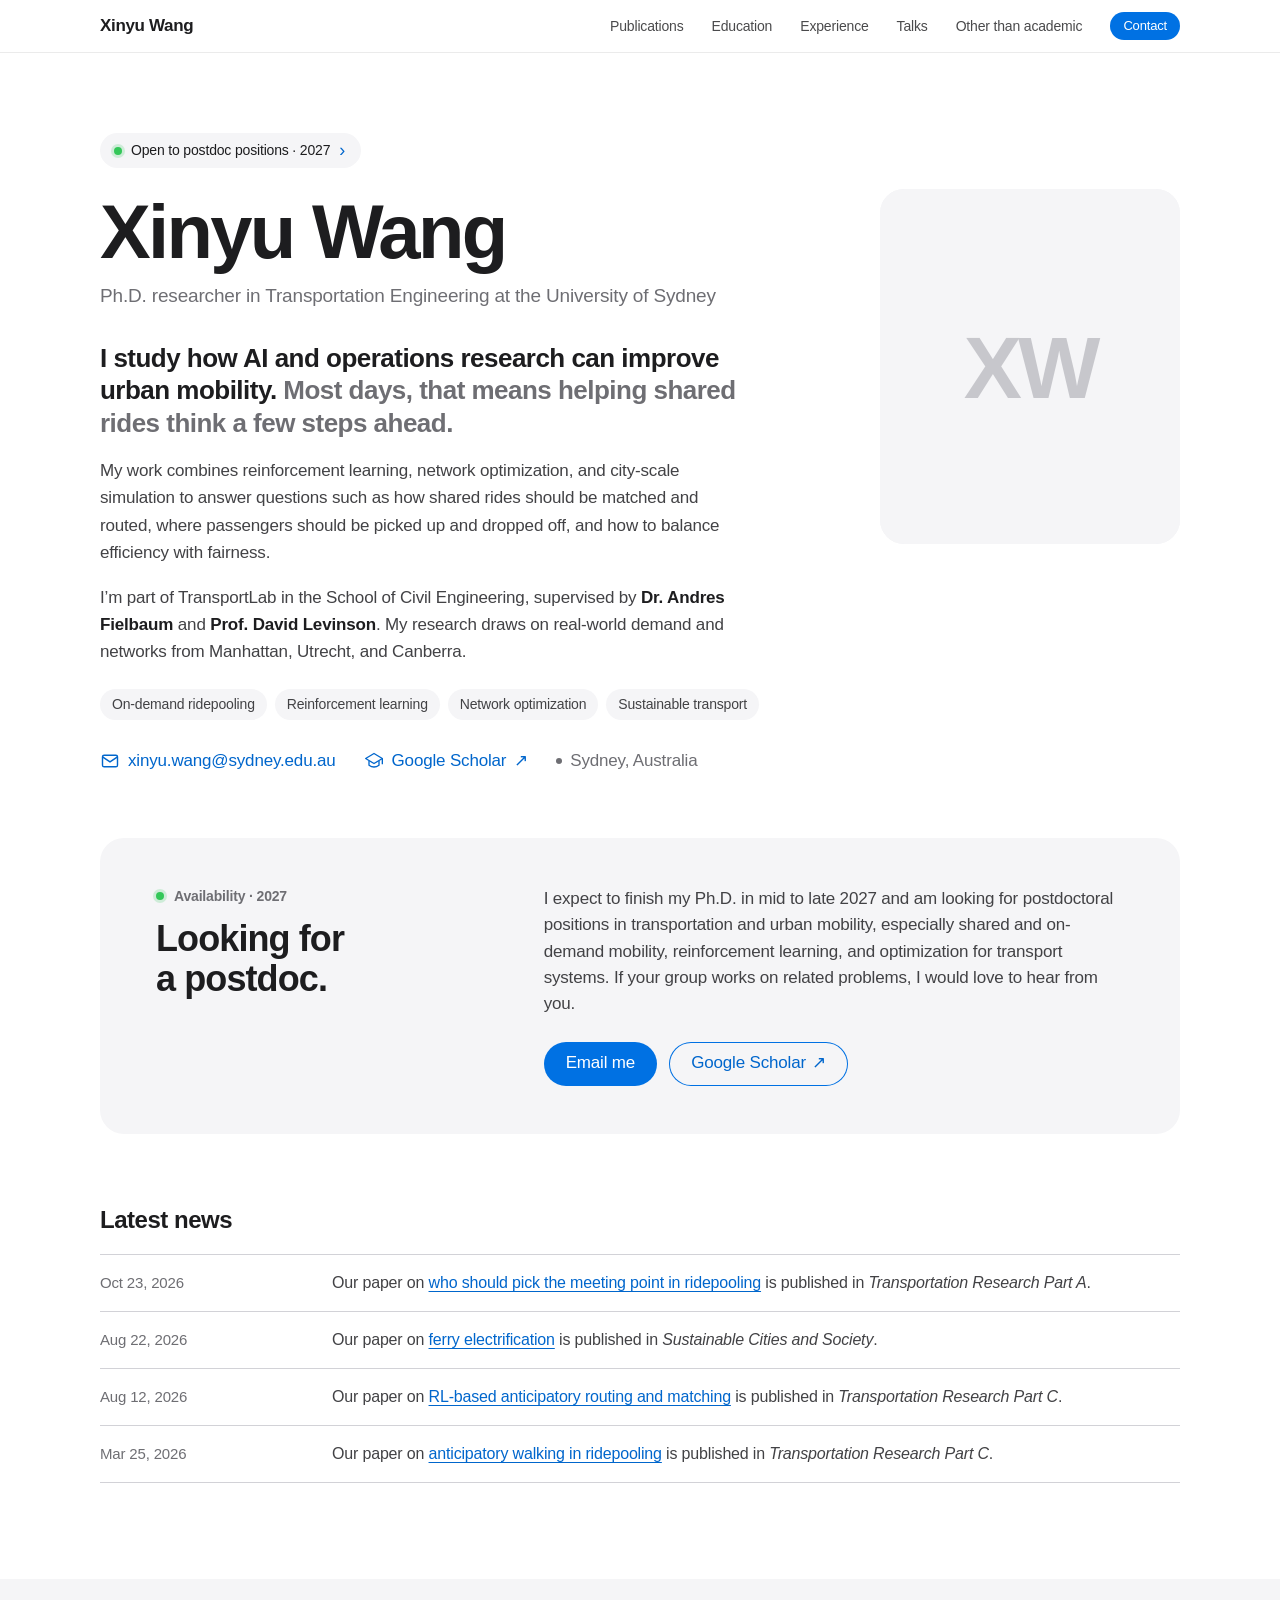
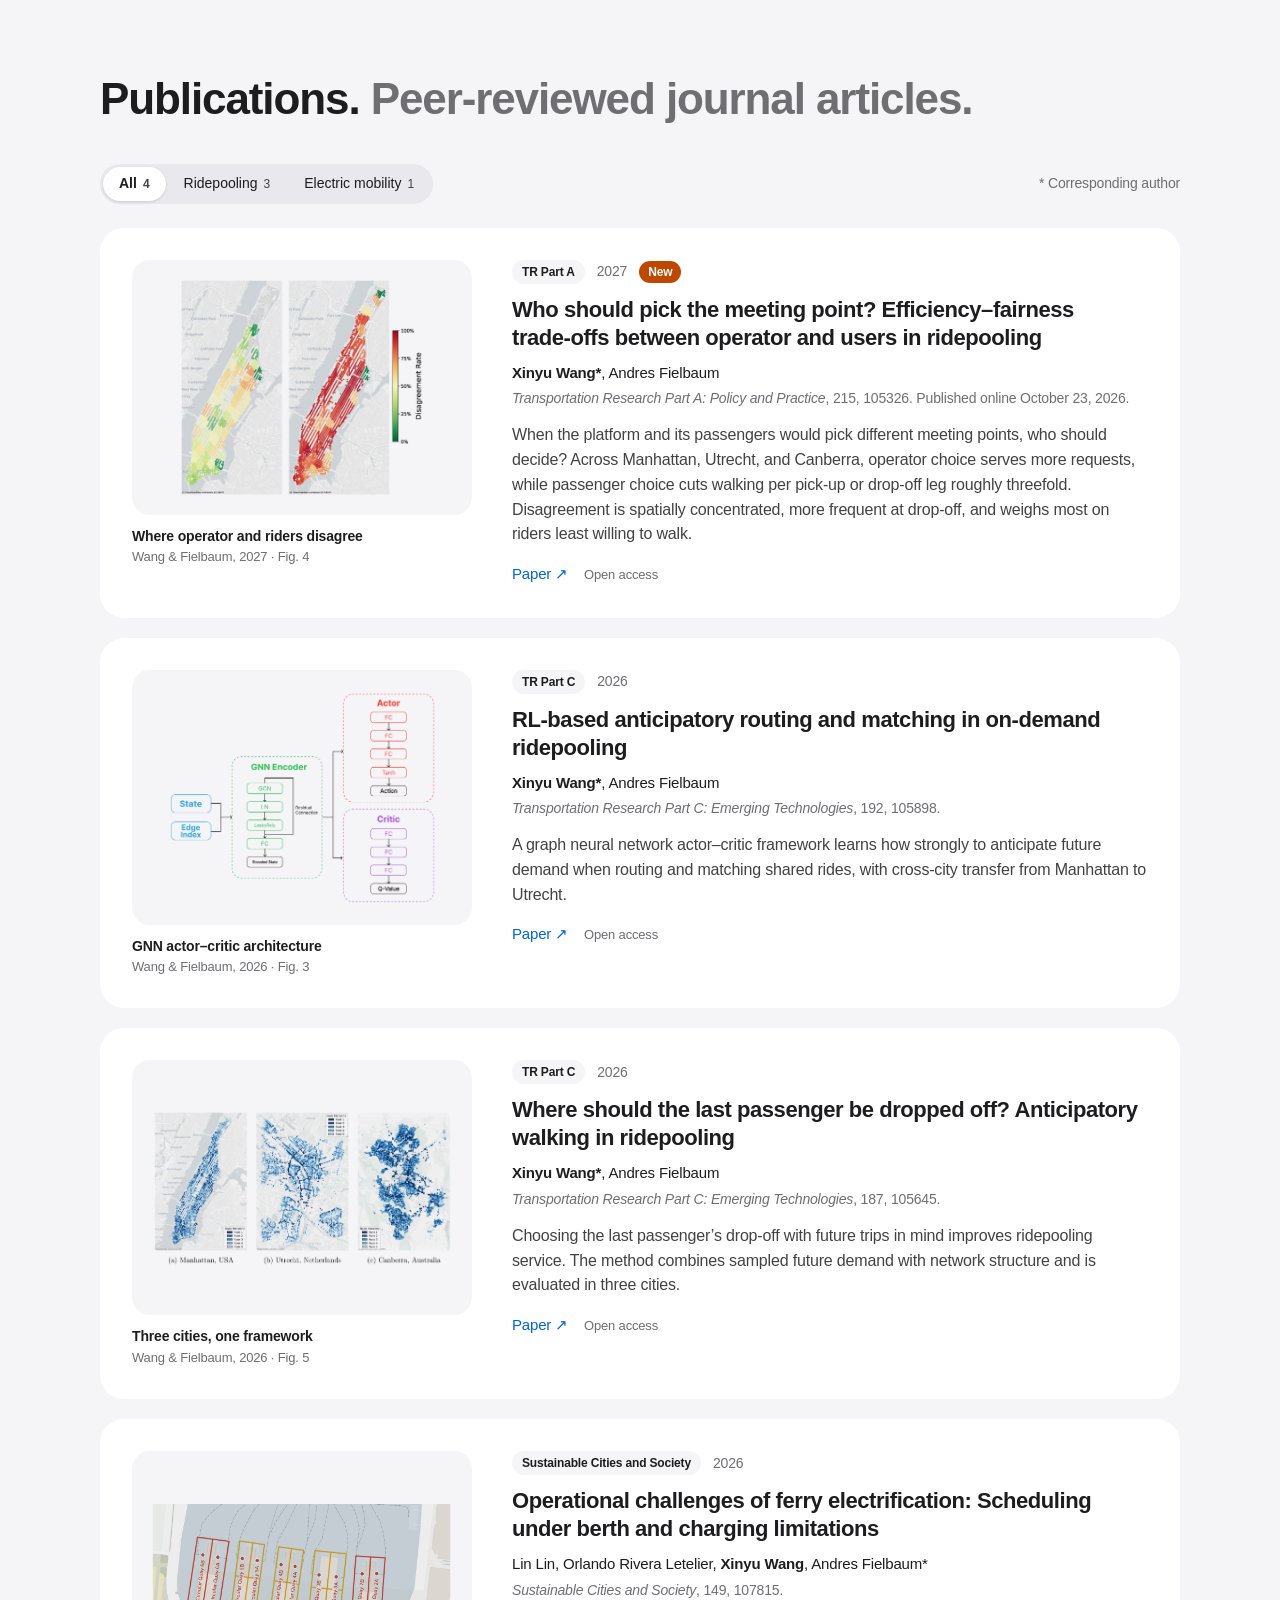
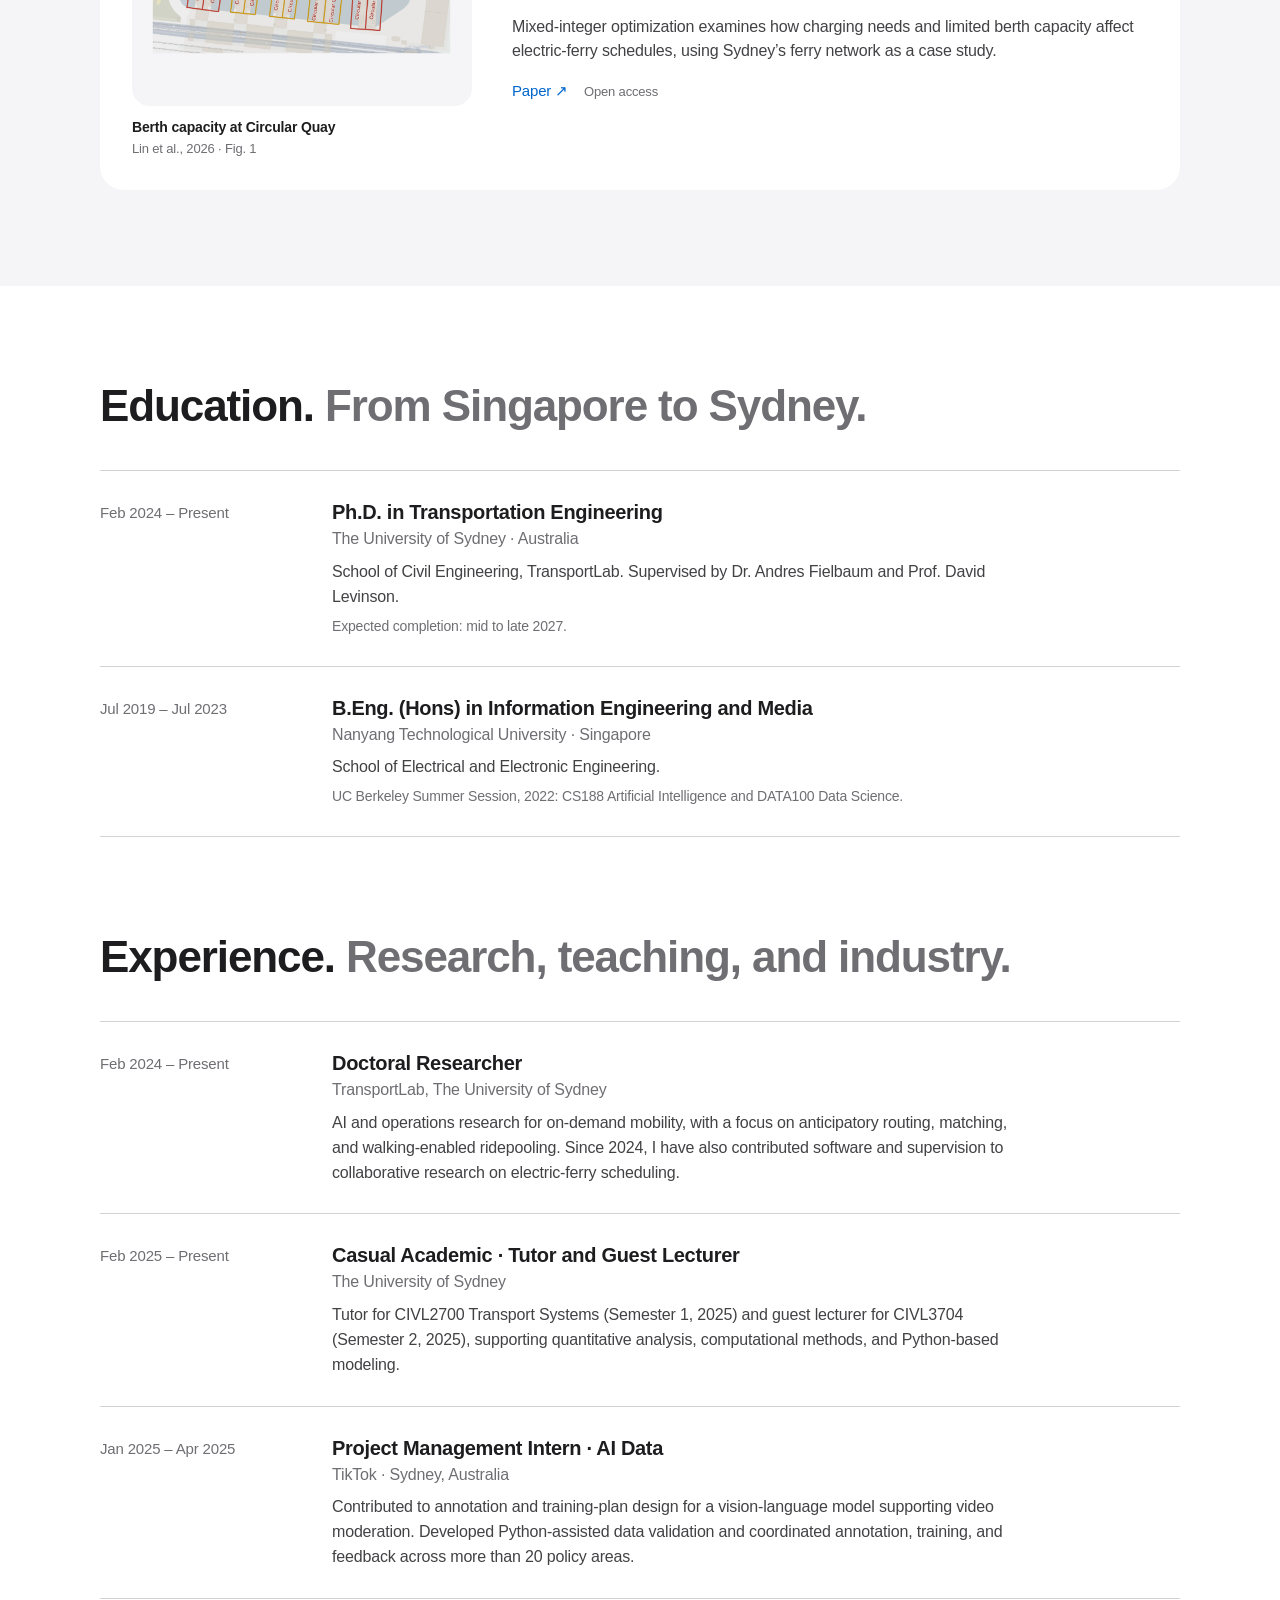
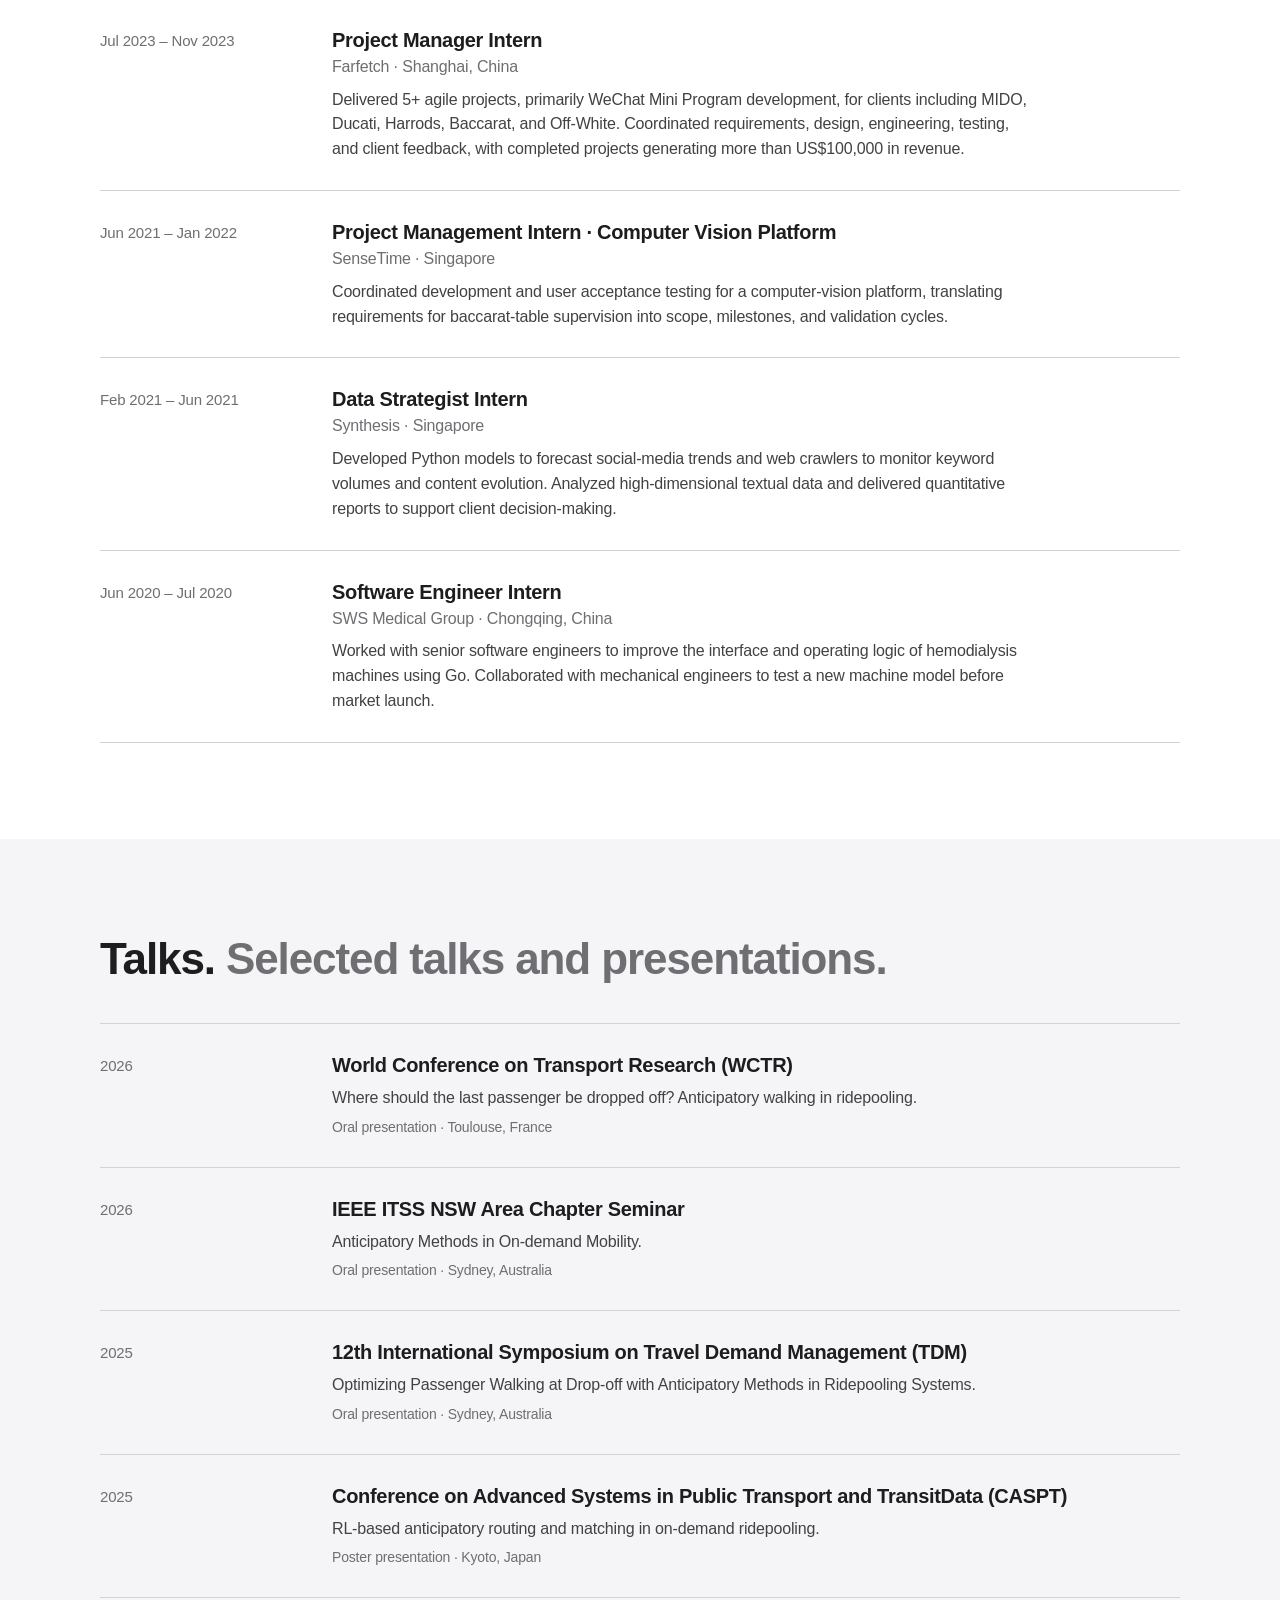
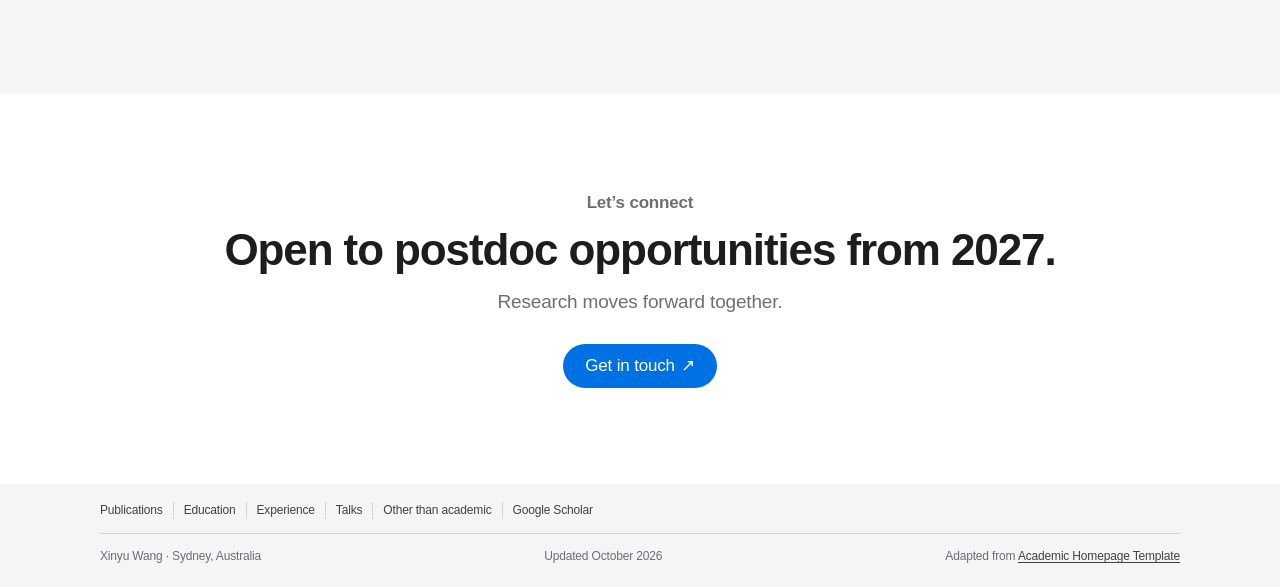
==== commit 9ecf54e1: "Fix issues found in the accessibility, print, and visual review - Close the full-screen mobile menu " ====
--- a/index.html
+++ b/index.html
@@ -14,7 +14,7 @@
   <link rel="icon" href="images/favicon.svg" type="image/svg+xml">
   <link rel="stylesheet" href="stylesheet.css">
   <script>document.documentElement.classList.add('js');</script>
-  <script src="script.js" defer></script>
+  <script src="script.js" defer onerror="document.documentElement.classList.remove('js')"></script>
 </head>
 <body>
   <a class="skip-link" href="#main">Skip to content</a>
@@ -55,7 +55,7 @@
             <li>Sustainable transport</li>
           </ul>
           <div class="contact-links">
-            <a class="email-link" href="mailto:xinyu.wang@sydney.edu.au" data-copy-email title="Click to copy email address" aria-label="Copy email address: xinyu.wang@sydney.edu.au"><svg aria-hidden="true" viewBox="0 0 24 24" fill="none" stroke="currentColor" stroke-width="1.7"><rect x="3" y="5" width="18" height="14" rx="2"/><path d="m3 7 9 6 9-6"/></svg>xinyu.wang@sydney.edu.au</a>
+            <a class="email-link" href="mailto:xinyu.wang@sydney.edu.au" data-copy-email><svg aria-hidden="true" viewBox="0 0 24 24" fill="none" stroke="currentColor" stroke-width="1.7"><rect x="3" y="5" width="18" height="14" rx="2"/><path d="m3 7 9 6 9-6"/></svg>xinyu.wang@sydney.edu.au</a>
             <a class="scholar-link" href="https://scholar.google.com/citations?user=goO48UQAAAAJ" target="_blank" rel="noopener noreferrer"><svg aria-hidden="true" viewBox="0 0 24 24" fill="none" stroke="currentColor" stroke-width="1.6" stroke-linejoin="round"><path d="m2 9 10-6 10 6-10 6L2 9Z"/><path d="M6 12v5c4 3 8 3 12 0v-5M22 9v7"/></svg>Google Scholar <span aria-hidden="true">↗</span></a>
             <span class="profile-location"><span class="location-dot" aria-hidden="true"></span>Sydney, Australia</span>
           </div>
@@ -94,7 +94,7 @@
 
     <section id="publications" class="band band-alt" aria-labelledby="publications-title">
       <div class="container">
-        <h2 id="publications-title" class="headline section-head">Publications. <span>Peer-reviewed journal articles.</span></h2>
+        <h2 id="publications-title" class="headline section-head">Publications. <span><span class="nowrap">Peer-reviewed</span> journal articles.</span></h2>
         <div class="publication-toolbar">
           <div class="tag-filter" role="group" aria-label="Filter publications by research topic" hidden>
             <button class="tag-btn active" type="button" data-tag="all" aria-pressed="true">All <span class="tag-count">4</span></button>
@@ -106,47 +106,47 @@
         <p id="filter-status" class="sr-only" role="status" aria-live="polite"></p>
         <div class="publication-list">
           <article class="publication" data-tags="ridepooling" aria-labelledby="paper-meeting">
-            <figure class="paper-visual"><a href="images/publications/meeting-point-disagreement.jpg" aria-label="View the meeting-point disagreement maps"><img src="images/publications/meeting-point-disagreement.jpg" alt="Two maps of Manhattan colored by how often the operator and the passenger prefer different meeting points: mixed rates at pick-up on the left, mostly high rates at drop-off on the right." width="1088" height="964" loading="lazy"></a><figcaption>Where operator and riders disagree<span>Wang &amp; Fielbaum, 2027 · Fig. 4</span></figcaption></figure>
+            <figure class="paper-visual"><a href="images/publications/meeting-point-disagreement.jpg"><img src="images/publications/meeting-point-disagreement.jpg" alt="Two maps of Manhattan colored by how often the operator and the passenger prefer different meeting points: mixed rates at pick-up on the left, mostly high rates at drop-off on the right." width="1088" height="964" loading="lazy"><span class="sr-only"> (full-size figure)</span></a><figcaption>Where operator and riders disagree<span>Wang &amp; Fielbaum, 2027 · Fig. 4</span></figcaption></figure>
             <div class="paper-content">
               <div class="paper-meta"><span class="venue-badge">TR Part A</span><span>2027</span><span class="new-label">New</span></div>
-              <h3 id="paper-meeting"><a href="https://doi.org/10.1016/j.tra.2026.105326">Who should pick the meeting point? Efficiency–fairness trade-offs between operator and users in ridepooling</a></h3>
+              <h3 id="paper-meeting"><a href="https://doi.org/10.1016/j.tra.2026.105326">Who should pick the meeting point? Efficiency–fairness <span class="nowrap">trade-offs</span> between operator and users in ridepooling</a></h3>
               <p class="authors"><strong>Xinyu Wang*</strong>, Andres Fielbaum</p>
-              <p class="journal"><em>Transportation Research Part A: Policy and Practice</em>, 215, 105326. Published online October&nbsp;23, 2026.</p>
+              <p class="journal"><em>Transportation Research Part A: Policy and Practice</em>, 215, 105326. Published online October&nbsp;23,&nbsp;2026.</p>
               <p class="paper-summary">When the platform and its passengers would pick different meeting points, who should decide? Across Manhattan, Utrecht, and Canberra, operator choice serves more requests, while passenger choice cuts walking per pick-up or drop-off leg roughly threefold. Disagreement is spatially concentrated, more frequent at drop-off, and weighs most on riders least willing to walk.</p>
               <div class="paper-links"><a href="https://doi.org/10.1016/j.tra.2026.105326">Paper <span aria-hidden="true">↗</span></a><span class="paper-access">Open access</span></div>
             </div>
           </article>
           <article class="publication" data-tags="ridepooling" aria-labelledby="paper-rl">
-            <figure class="paper-visual"><a href="images/publications/rl-architecture.png" aria-label="View the reinforcement learning architecture figure"><img src="images/publications/rl-architecture.png" alt="A graph neural network encoder connects the ridepooling state to actor and critic networks." width="1152" height="882" loading="lazy"></a><figcaption>GNN actor–critic architecture<span>Wang &amp; Fielbaum, 2026 · Fig. 3</span></figcaption></figure>
+            <figure class="paper-visual"><a href="images/publications/rl-architecture.png"><img src="images/publications/rl-architecture.png" alt="A graph neural network encoder connects the ridepooling state to actor and critic networks." width="1152" height="882" loading="lazy"><span class="sr-only"> (full-size figure)</span></a><figcaption>GNN actor–critic architecture<span>Wang &amp; Fielbaum, 2026 · Fig. 3</span></figcaption></figure>
             <div class="paper-content">
               <div class="paper-meta"><span class="venue-badge">TR Part C</span><span>2026</span></div>
-              <h3 id="paper-rl"><a href="https://doi.org/10.1016/j.trc.2026.105898">RL-based anticipatory routing and matching in on-demand ridepooling</a></h3>
+              <h3 id="paper-rl"><a href="https://doi.org/10.1016/j.trc.2026.105898">RL-based anticipatory routing and matching in <span class="nowrap">on-demand</span> ridepooling</a></h3>
               <p class="authors"><strong>Xinyu Wang*</strong>, Andres Fielbaum</p>
               <p class="journal"><em>Transportation Research Part C: Emerging Technologies</em>, 192, 105898.</p>
               <p class="paper-summary">A graph neural network actor–critic framework learns how strongly to anticipate future demand when routing and matching shared rides, with cross-city transfer from Manhattan to Utrecht.</p>
-              <div class="paper-links"><a href="https://doi.org/10.1016/j.trc.2026.105898">Paper <span aria-hidden="true">↗</span></a></div>
+              <div class="paper-links"><a href="https://doi.org/10.1016/j.trc.2026.105898">Paper <span aria-hidden="true">↗</span></a><span class="paper-access">Open access</span></div>
             </div>
           </article>
           <article class="publication" data-tags="ridepooling" aria-labelledby="paper-walking">
-            <figure class="paper-visual"><a href="images/publications/walking-networks.png" aria-label="View the three-city network figure"><img src="images/publications/walking-networks.png" alt="Street network node hierarchies for Manhattan, Utrecht, and Canberra." width="1278" height="675" loading="lazy"></a><figcaption>Three cities, one framework<span>Wang &amp; Fielbaum, 2026 · Fig. 5</span></figcaption></figure>
+            <figure class="paper-visual"><a href="images/publications/walking-networks.png"><img src="images/publications/walking-networks.png" alt="Street network node hierarchies for Manhattan, Utrecht, and Canberra." width="1278" height="675" loading="lazy"><span class="sr-only"> (full-size figure)</span></a><figcaption>Three cities, one framework<span>Wang &amp; Fielbaum, 2026 · Fig. 5</span></figcaption></figure>
             <div class="paper-content">
               <div class="paper-meta"><span class="venue-badge">TR Part C</span><span>2026</span></div>
               <h3 id="paper-walking"><a href="https://doi.org/10.1016/j.trc.2026.105645">Where should the last passenger be dropped off? Anticipatory walking in ridepooling</a></h3>
               <p class="authors"><strong>Xinyu Wang*</strong>, Andres Fielbaum</p>
               <p class="journal"><em>Transportation Research Part C: Emerging Technologies</em>, 187, 105645.</p>
               <p class="paper-summary">Choosing the last passenger’s drop-off with future trips in mind improves ridepooling service. The method combines sampled future demand with network structure and is evaluated in three cities.</p>
-              <div class="paper-links"><a href="https://doi.org/10.1016/j.trc.2026.105645">Paper <span aria-hidden="true">↗</span></a></div>
+              <div class="paper-links"><a href="https://doi.org/10.1016/j.trc.2026.105645">Paper <span aria-hidden="true">↗</span></a><span class="paper-access">Open access</span></div>
             </div>
           </article>
           <article class="publication" data-tags="electric-mobility" aria-labelledby="paper-ferry">
-            <figure class="paper-visual"><a href="images/publications/ferry-berths.png" aria-label="View the Circular Quay berth layout"><img src="images/publications/ferry-berths.png" alt="Map of Circular Quay ferry berths in Sydney, showing individual berth locations." width="1068" height="540" loading="lazy"></a><figcaption>Berth capacity at Circular Quay<span>Lin et al., 2026 · Fig. 1</span></figcaption></figure>
+            <figure class="paper-visual"><a href="images/publications/ferry-berths.png"><img src="images/publications/ferry-berths.png" alt="Map of Circular Quay ferry berths in Sydney, showing individual berth locations." width="1068" height="540" loading="lazy"><span class="sr-only"> (full-size figure)</span></a><figcaption>Berth capacity at Circular Quay<span>Lin et al., 2026 · Fig. 1</span></figcaption></figure>
             <div class="paper-content">
               <div class="paper-meta"><span class="venue-badge">Sustainable Cities and Society</span><span>2026</span></div>
               <h3 id="paper-ferry"><a href="https://doi.org/10.1016/j.scs.2026.107815">Operational challenges of ferry electrification: Scheduling under berth and charging limitations</a></h3>
               <p class="authors">Lin Lin, Orlando Rivera Letelier, <strong>Xinyu Wang</strong>, Andres Fielbaum*</p>
               <p class="journal"><em>Sustainable Cities and Society</em>, 149, 107815.</p>
               <p class="paper-summary">Mixed-integer optimization examines how charging needs and limited berth capacity affect electric-ferry schedules, using Sydney’s ferry network as a case study.</p>
-              <div class="paper-links"><a href="https://doi.org/10.1016/j.scs.2026.107815">Paper <span aria-hidden="true">↗</span></a></div>
+              <div class="paper-links"><a href="https://doi.org/10.1016/j.scs.2026.107815">Paper <span aria-hidden="true">↗</span></a><span class="paper-access">Open access</span></div>
             </div>
           </article>
         </div>
--- a/stylesheet.css
+++ b/stylesheet.css
@@ -14,6 +14,7 @@
   --green: #34c759;
   --radius-lg: 24px;
   --radius-md: 18px;
+  --radius-sm: 12px;
   --radius-pill: 980px;
   --font: -apple-system, BlinkMacSystemFont, "SF Pro Text", "Inter", "Segoe UI", Roboto, "Helvetica Neue", Arial, sans-serif;
   --font-display: -apple-system, BlinkMacSystemFont, "SF Pro Display", "Inter Display", "Inter", "Segoe UI", Roboto, "Helvetica Neue", Arial, sans-serif;
@@ -26,7 +27,7 @@
 
 /* Base */
 *, *::before, *::after { box-sizing: border-box; }
-html { scroll-behavior: smooth; scroll-padding-top: calc(var(--nav-h) + 24px); -webkit-text-size-adjust: 100%; }
+html { scroll-behavior: smooth; scroll-padding-top: var(--nav-h); -webkit-text-size-adjust: 100%; }
 body { margin: 0; background: var(--bg); color: var(--text); font: 400 17px/1.5 var(--font); letter-spacing: -.01em; -webkit-font-smoothing: antialiased; }
 h1, h2, h3, p { margin: 0; }
 h1, h2, h3 { font-family: var(--font-display); font-weight: 600; }
@@ -62,7 +63,7 @@
 .site-nav { display: flex; align-items: center; gap: 28px; }
 .site-nav a { padding-block: 8px; color: var(--text); opacity: .8; font-size: 14px; transition: opacity .15s; }
 .site-nav a:hover, .site-nav [aria-current="page"] { opacity: 1; text-decoration: none; }
-.site-nav [aria-current="page"] { font-weight: 600; }
+.site-nav [aria-current="page"] { text-decoration: underline; text-decoration-thickness: 1px; text-underline-offset: .45em; }
 .site-nav .nav-cta { opacity: 1; padding: 4px 13px; border-radius: var(--radius-pill); background: var(--blue); color: #fff; font-size: 13px; }
 .site-nav .nav-cta:hover { background: var(--blue-hover); }
 .nav-toggle { display: none; align-items: center; justify-content: center; width: 44px; height: 44px; margin-right: -12px; padding: 0; border: 0; background: none; }
@@ -77,7 +78,7 @@
 .status-pill:hover { background: var(--bg-hover); text-decoration: none; }
 .status-pill .chevron { color: var(--link); font-size: 18px; line-height: 1; margin-top: -2px; }
 .hero h1 { margin-top: 24px; font-size: clamp(48px, 6.4vw, 76px); line-height: 1.04; letter-spacing: -.035em; }
-.hero-role { margin-top: 12px; color: var(--text-secondary); font-size: 19px; line-height: 1.4; }
+.hero-role { margin-top: 12px; color: var(--text-secondary); font-size: 19px; line-height: 1.4; text-wrap: pretty; }
 .hero-lead { max-width: 660px; margin-top: 32px; font-family: var(--font-display); font-size: clamp(21px, 2.2vw, 26px); font-weight: 600; line-height: 1.25; letter-spacing: -.02em; text-wrap: pretty; }
 .hero-lead span { color: var(--text-secondary); }
 .bio { max-width: 640px; }
@@ -95,36 +96,37 @@
 
 /* Postdoc note and news */
 .highlights { padding: 64px 0 var(--band-y); }
-.postdoc { display: grid; grid-template-columns: minmax(0, 4fr) minmax(0, 7fr); gap: 20px 56px; padding: 48px 56px; border-radius: var(--radius-lg); background: var(--bg-alt); }
+.postdoc { display: grid; grid-template-columns: minmax(0, 4fr) minmax(0, 7fr); gap: 20px 56px; margin-bottom: 72px; padding: 48px 56px; border-radius: var(--radius-lg); background: var(--bg-alt); scroll-margin-top: 24px; }
 .tile-eyebrow { display: flex; align-items: center; gap: 10px; margin-bottom: 12px; color: var(--text-secondary); font-size: 14px; font-weight: 600; }
 .postdoc h2 { font-size: clamp(28px, 3.2vw, 36px); line-height: 1.1; letter-spacing: -.025em; text-wrap: balance; }
 .postdoc-body > p { color: var(--text-body); font-size: 17px; line-height: 1.55; }
 .tile-actions { display: flex; flex-wrap: wrap; gap: 12px; margin-top: 24px; }
-.news { margin-top: 72px; }
 .news h2 { font-size: 24px; line-height: 1.2; letter-spacing: -.02em; }
 .news-list { margin: 20px 0 0; padding: 0; list-style: none; border-top: 1px solid var(--line); }
 .news-list li { display: grid; grid-template-columns: var(--date-col) minmax(0, 1fr); gap: 32px; padding: 16px 0; border-bottom: 1px solid var(--line); }
 .news-list time { color: var(--text-secondary); font-size: 15px; line-height: 1.6; font-variant-numeric: tabular-nums; }
 .news-list p { color: var(--text-body); font-size: 16px; line-height: 1.5; }
+.news-list p a { text-decoration: underline; text-decoration-thickness: 1px; }
 
 /* Bands */
 .band { padding-block: var(--band-y); }
 .band-alt { background: var(--bg-alt); }
-.band:not(.band-alt) + .band:not(.band-alt) { padding-top: 0; }
+.band:not(.band-alt) + .band:not(.band-alt) { padding-top: 0; scroll-margin-top: var(--band-y); }
 .section-head { margin-bottom: 40px; }
 
 /* Publications */
 .publication-toolbar { display: flex; justify-content: space-between; align-items: center; flex-wrap: wrap; gap: 16px; margin-bottom: 24px; }
-.tag-filter { display: inline-flex; gap: 2px; padding: 3px; border-radius: var(--radius-pill); background: var(--bg-hover); }
+.tag-filter { display: inline-flex; flex-wrap: wrap; gap: 2px; max-width: 100%; padding: 3px; border-radius: 20px; background: var(--bg-hover); }
 .tag-btn { display: inline-flex; align-items: center; gap: 6px; min-height: 34px; padding: 6px 16px; border: 0; border-radius: var(--radius-pill); background: none; color: var(--text); font-size: 14px; font-weight: 500; white-space: nowrap; transition: background-color .15s; }
 .tag-btn:hover { background: rgba(255, 255, 255, .6); }
-.tag-btn.active { background: #fff; box-shadow: 0 1px 3px rgba(0, 0, 0, .12); }
-.tag-count { color: #515154; font-size: 12px; font-variant-numeric: tabular-nums; }
+.tag-btn.active { background: var(--bg); box-shadow: 0 1px 3px rgba(0, 0, 0, .12); font-weight: 600; }
+.tag-count { color: var(--text-body); font-size: 12px; font-variant-numeric: tabular-nums; }
 .author-note { color: var(--text-secondary); font-size: 14px; }
 .publication-list { display: grid; gap: 20px; }
-.publication { display: grid; grid-template-columns: minmax(0, 340px) minmax(0, 1fr); gap: 40px; padding: 32px; border-radius: var(--radius-lg); background: #fff; }
+.publication { display: grid; grid-template-columns: minmax(0, 340px) minmax(0, 1fr); gap: 40px; padding: 32px; border-radius: var(--radius-lg); background: var(--bg); }
 .paper-visual { display: flex; flex-direction: column; gap: 12px; min-width: 0; margin: 0; }
-.paper-visual a { display: block; aspect-ratio: 4 / 3; min-height: 0; padding: 20px; border-radius: var(--radius-md); background: var(--bg-alt); }
+.paper-visual a { display: block; aspect-ratio: 4 / 3; min-height: 0; padding: 20px; border-radius: var(--radius-md); background: var(--bg-alt); transition: background-color .15s; }
+.paper-visual a:hover { background: var(--bg-hover); }
 .paper-visual img { display: block; width: 100%; height: 100%; object-fit: contain; mix-blend-mode: multiply; }
 .paper-visual figcaption { font-size: 14px; font-weight: 600; line-height: 1.4; }
 .paper-visual figcaption span { display: block; margin-top: 2px; color: var(--text-secondary); font-size: 13px; font-weight: 400; }
@@ -136,7 +138,7 @@
 .paper-content h3 a { color: var(--text); }
 .paper-content h3 a:hover { color: var(--link); text-decoration: none; }
 .authors { margin-top: 10px; font-size: 15px; }
-.journal { margin-top: 4px; color: var(--text-secondary); font-size: 14px; line-height: 1.5; }
+.journal { margin-top: 4px; color: var(--text-secondary); font-size: 14px; line-height: 1.5; text-wrap: pretty; }
 .paper-summary { margin-top: 14px; color: var(--text-body); font-size: 16px; line-height: 1.55; }
 .paper-links { display: flex; flex-wrap: wrap; align-items: center; gap: 8px 16px; margin-top: 16px; font-size: 15px; }
 .paper-access { color: var(--text-secondary); font-size: 13px; }
@@ -145,7 +147,7 @@
 .timeline { border-top: 1px solid var(--line); }
 .timeline-entry { display: grid; grid-template-columns: var(--date-col) minmax(0, 1fr); gap: 32px; padding: 28px 0; border-bottom: 1px solid var(--line); }
 .entry-date { padding-top: 3px; color: var(--text-secondary); font-size: 15px; font-variant-numeric: tabular-nums; }
-.entry-body h3 { font-size: 20px; line-height: 1.3; letter-spacing: -.015em; }
+.entry-body h3 { font-size: 20px; line-height: 1.3; letter-spacing: -.015em; text-wrap: pretty; }
 .entry-body p { max-width: 700px; margin-top: 8px; color: var(--text-body); font-size: 16px; line-height: 1.55; }
 .entry-body .entry-place { margin-top: 2px; color: var(--text-secondary); }
 .entry-body .entry-detail { margin-top: 6px; color: var(--text-secondary); font-size: 14px; }
@@ -164,7 +166,8 @@
 .footer-meta a { text-decoration: underline; }
 
 /* Utilities */
-.toast { position: fixed; left: 50%; bottom: 28px; z-index: 60; max-width: calc(100% - 48px); padding: 12px 22px; border-radius: 22px; background: rgba(29, 29, 31, .92); color: #fff; font-size: 15px; text-align: center; opacity: 0; pointer-events: none; transform: translate(-50%, 8px); transition: opacity .2s, transform .2s; }
+.nowrap { white-space: nowrap; }
+.toast { position: fixed; left: 50%; bottom: 28px; z-index: 60; width: max-content; max-width: calc(100% - 48px); padding: 12px 22px; border-radius: 22px; background: rgba(29, 29, 31, .92); color: #fff; font-size: 15px; text-align: center; opacity: 0; pointer-events: none; transform: translate(-50%, 8px); transition: opacity .2s, transform .2s; }
 .toast.show { opacity: 1; transform: translate(-50%, 0); }
 
 /* Other than academic */
@@ -174,7 +177,7 @@
 .photo-journal { display: grid; grid-template-columns: 1.25fr 1fr; gap: 24px; }
 .photo-slot { min-width: 0; margin: 0; display: flex; flex-direction: column; }
 .photo-slot:first-child { grid-row: span 2; }
-.photo-placeholder { flex: 1; display: flex; flex-direction: column; align-items: center; justify-content: center; gap: 12px; min-height: 240px; border-radius: var(--radius-lg); background: #fff; color: var(--text-secondary); }
+.photo-placeholder { flex: 1; display: flex; flex-direction: column; align-items: center; justify-content: center; gap: 12px; min-height: 240px; border-radius: var(--radius-lg); background: var(--bg); color: var(--text-secondary); }
 .photo-slot:first-child .photo-placeholder { min-height: 520px; }
 .photo-placeholder svg { width: 32px; height: 32px; }
 .photo-placeholder span { font-size: 14px; }
@@ -192,17 +195,20 @@
 }
 @media (max-width: 860px) {
   .js .nav-toggle { display: inline-flex; }
-  .js .site-nav { display: none; position: absolute; top: 100%; left: 0; right: 0; height: calc(100vh - var(--nav-h)); overflow-y: auto; flex-direction: column; align-items: stretch; gap: 0; padding: 12px var(--gutter) 40px; background: #fff; }
+  .js .site-nav { display: none; position: absolute; top: 100%; left: 0; right: 0; height: calc(100vh - var(--nav-h)); overflow-y: auto; flex-direction: column; align-items: stretch; gap: 0; padding: 12px var(--gutter) 40px; background: var(--bg); }
   .js .nav-open .site-nav { display: flex; }
   .js .site-nav a { padding: 10px 0; font-family: var(--font-display); font-size: 24px; font-weight: 600; letter-spacing: -.02em; opacity: 1; }
   .js .site-nav .nav-cta { padding: 10px 0; background: none; color: var(--link); font-size: 24px; }
+  .js .site-nav [aria-current="page"] { color: var(--text-secondary); text-decoration: none; }
+  .site-header.nav-open { background: var(--bg); -webkit-backdrop-filter: none; backdrop-filter: none; }
   .menu-open body { overflow: hidden; }
+  html:not(.js) .site-header { position: static; }
   html:not(.js) .nav-bar { flex-wrap: wrap; padding-block: 12px; }
   html:not(.js) .site-nav { flex-wrap: wrap; gap: 0 18px; }
   .hero-grid { grid-template-columns: minmax(0, 1fr) 190px; gap: 40px; }
   .postdoc { grid-template-columns: minmax(0, 1fr); }
   .publication { grid-template-columns: minmax(0, 240px) minmax(0, 1fr); gap: 28px; }
-  .paper-visual a { padding: 14px; border-radius: 14px; }
+  .paper-visual a { padding: 14px; border-radius: var(--radius-sm); }
 }
 @media (max-width: 734px) {
   :root { --gutter: 24px; --band-y: 64px; }
@@ -215,15 +221,15 @@
   .hero-lead { margin-top: 24px; }
   .contact-links { gap: 12px 24px; }
   .highlights { padding-top: 48px; }
-  .postdoc { padding: 32px 24px; gap: 16px; border-radius: var(--radius-md); }
-  .news { margin-top: 56px; }
+  .postdoc { margin-bottom: 56px; padding: 32px 24px; gap: 16px; border-radius: var(--radius-md); }
+  .tile-actions .button { flex: 1 1 auto; }
   .news-list li, .timeline-entry { grid-template-columns: minmax(0, 1fr); gap: 4px; }
   .entry-date { padding-top: 0; font-size: 14px; }
   .news-list time { font-size: 14px; }
   .section-head { margin-bottom: 28px; }
   .tag-btn { padding: 6px 12px; }
   .publication { grid-template-columns: minmax(0, 1fr); gap: 20px; padding: 20px; border-radius: var(--radius-md); }
-  .paper-visual a { aspect-ratio: 16 / 10; border-radius: 12px; }
+  .paper-visual a { aspect-ratio: 16 / 10; }
   .timeline-entry { padding: 22px 0; }
   .entry-body h3 { font-size: 18px; }
   .footer-sub { font-size: 17px; }
@@ -240,23 +246,30 @@
   .tag-btn { padding: 6px 10px; font-size: 13px; }
   .tag-count { display: none; }
 }
+@media (forced-colors: active) {
+  .tag-btn { border: 1px solid ButtonText; }
+  .tag-btn[aria-pressed="true"] { background: Highlight; color: HighlightText; forced-color-adjust: none; }
+}
 @media (prefers-reduced-motion: reduce) {
   html { scroll-behavior: auto; }
   *, *::before, *::after { transition: none !important; }
 }
 @media print {
   body { font-size: 10pt; }
-  .site-header, .tag-filter, .toast, .footer-cta, .tile-actions, .status-pill, .focus-list { display: none !important; }
+  .site-header, .tag-filter, .toast, .footer-cta, .tile-actions, .status-pill { display: none !important; }
   .hero, .highlights, .band, .page-intro, .footer-bottom { padding-block: 12pt !important; background: none; }
   .hero-grid { grid-template-columns: minmax(0, 1fr) 110pt; gap: 24pt; }
-  .profile-photo { margin-top: 0; }
+  .profile-photo { order: 0; width: 100%; margin-top: 0; aspect-ratio: 11 / 13; }
+  .focus-list li { padding: 0 8pt 0 0; background: none; }
   .postdoc, .publication { padding: 0; background: none; }
-  .news { margin-top: 12pt; }
+  .postdoc { margin-bottom: 12pt; }
   .section-head, .news h2 { break-after: avoid; }
   .publication[hidden] { display: grid !important; }
   .publication { grid-template-columns: 150pt minmax(0, 1fr); gap: 16pt; }
   .publication, .timeline-entry, .news-list li, .postdoc { break-inside: avoid; }
   .paper-visual a { padding: 6pt; }
   .paper-visual img { mix-blend-mode: normal; }
+  .new-label { padding: 0; background: none; color: var(--new); }
+  .paper-links a::after { content: " " attr(href); font-size: 8pt; }
   a { color: inherit; }
 }
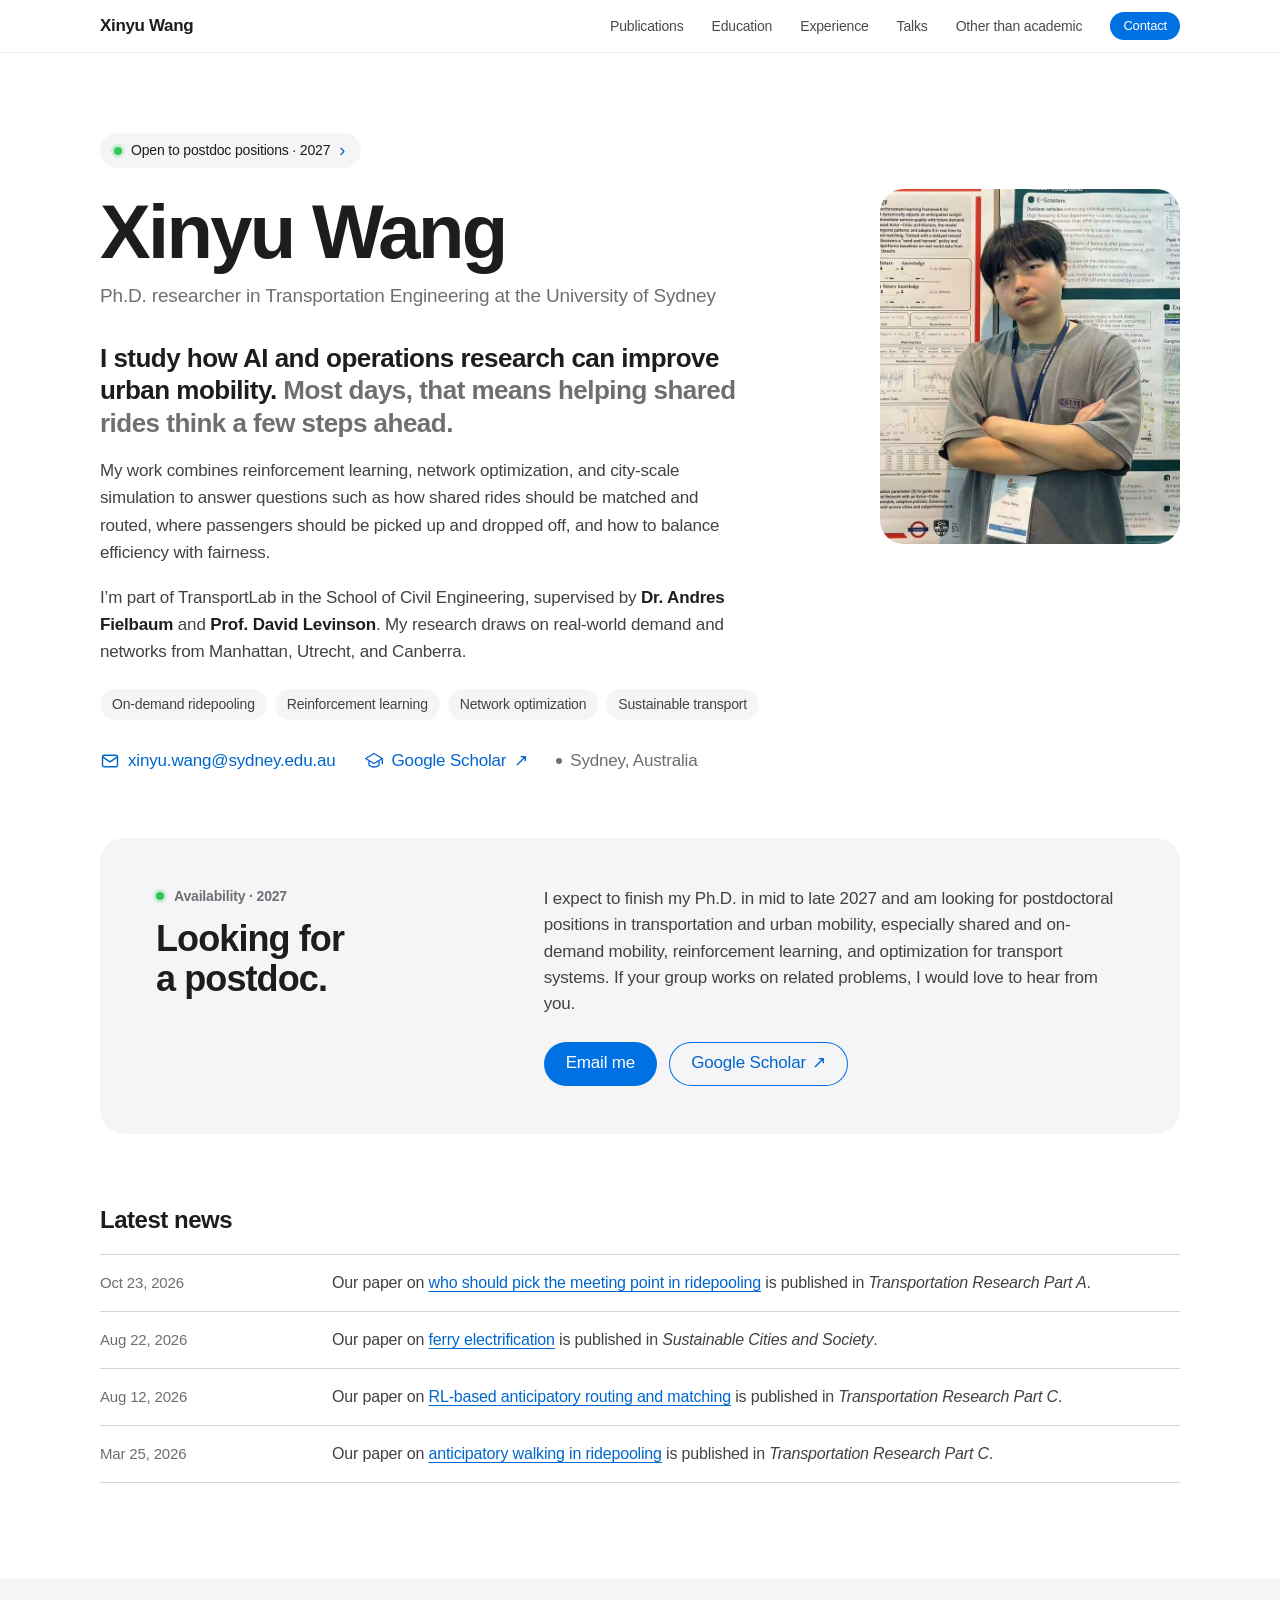
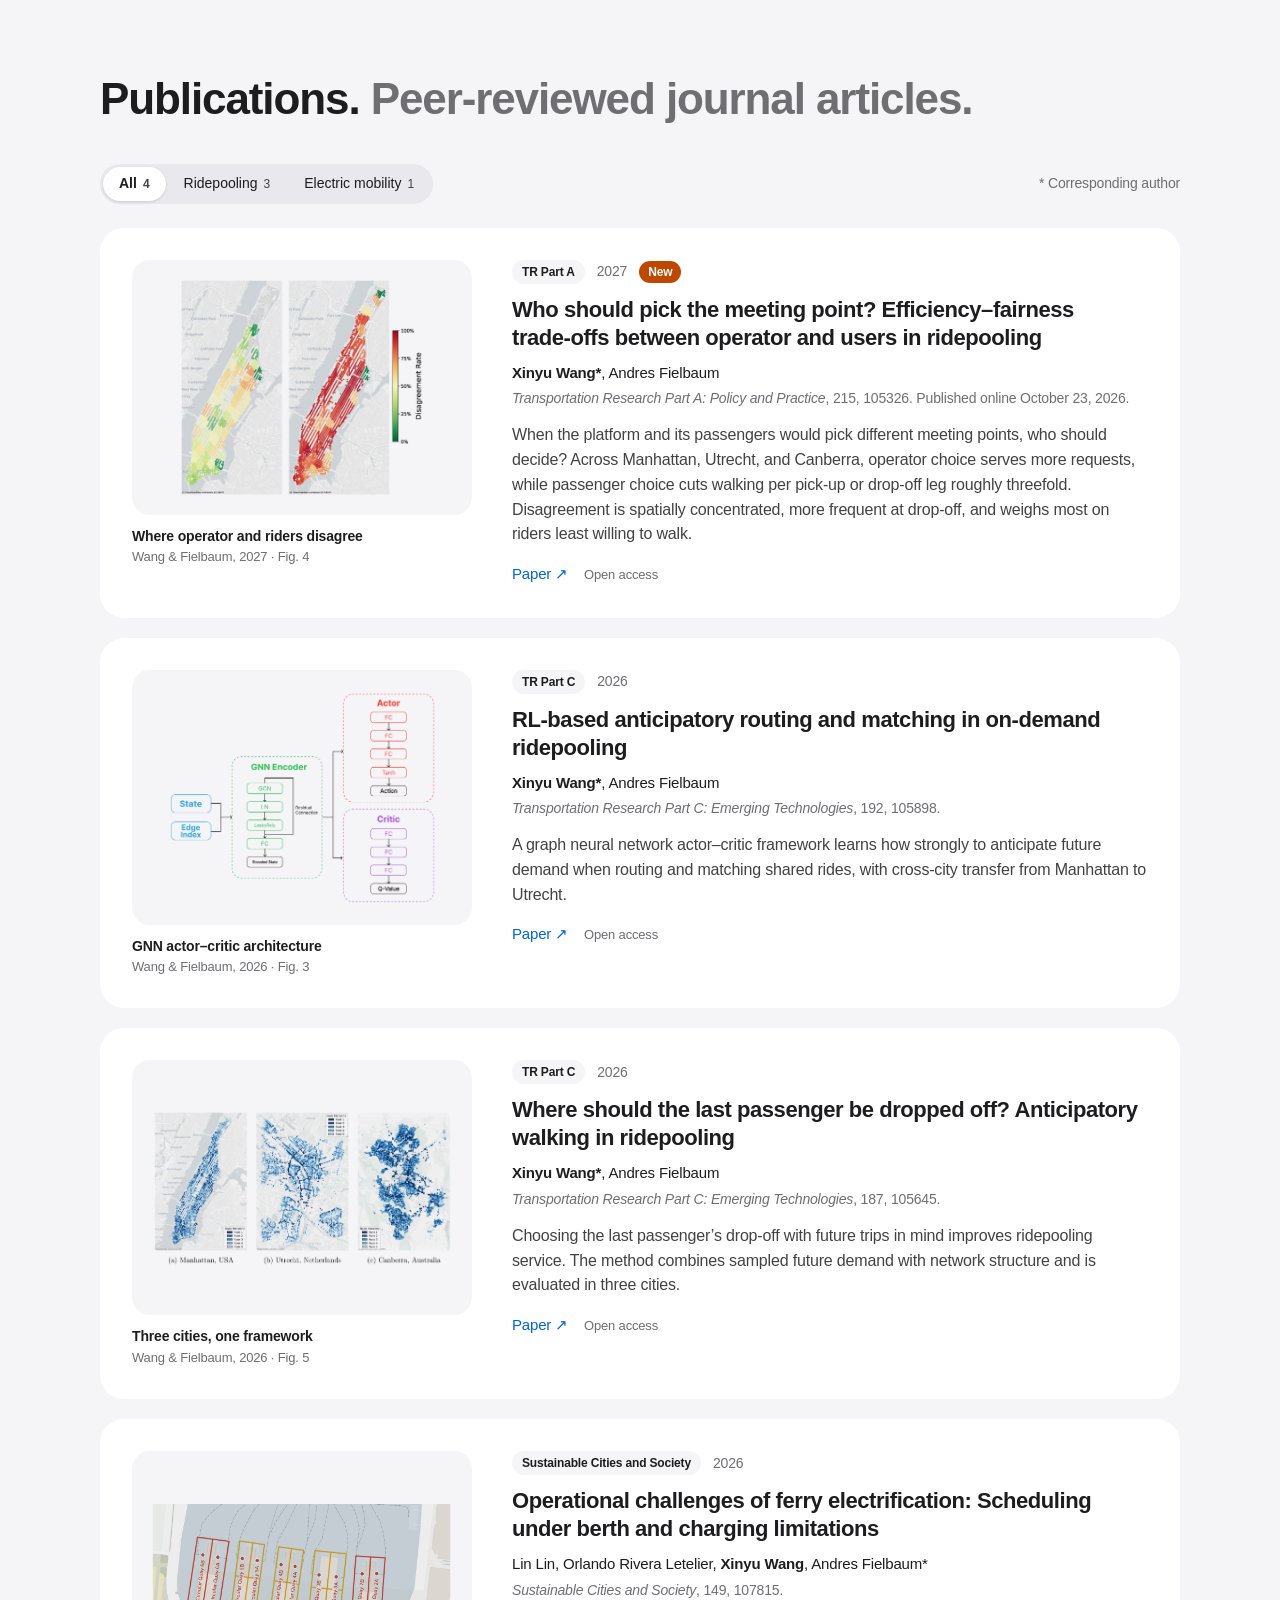
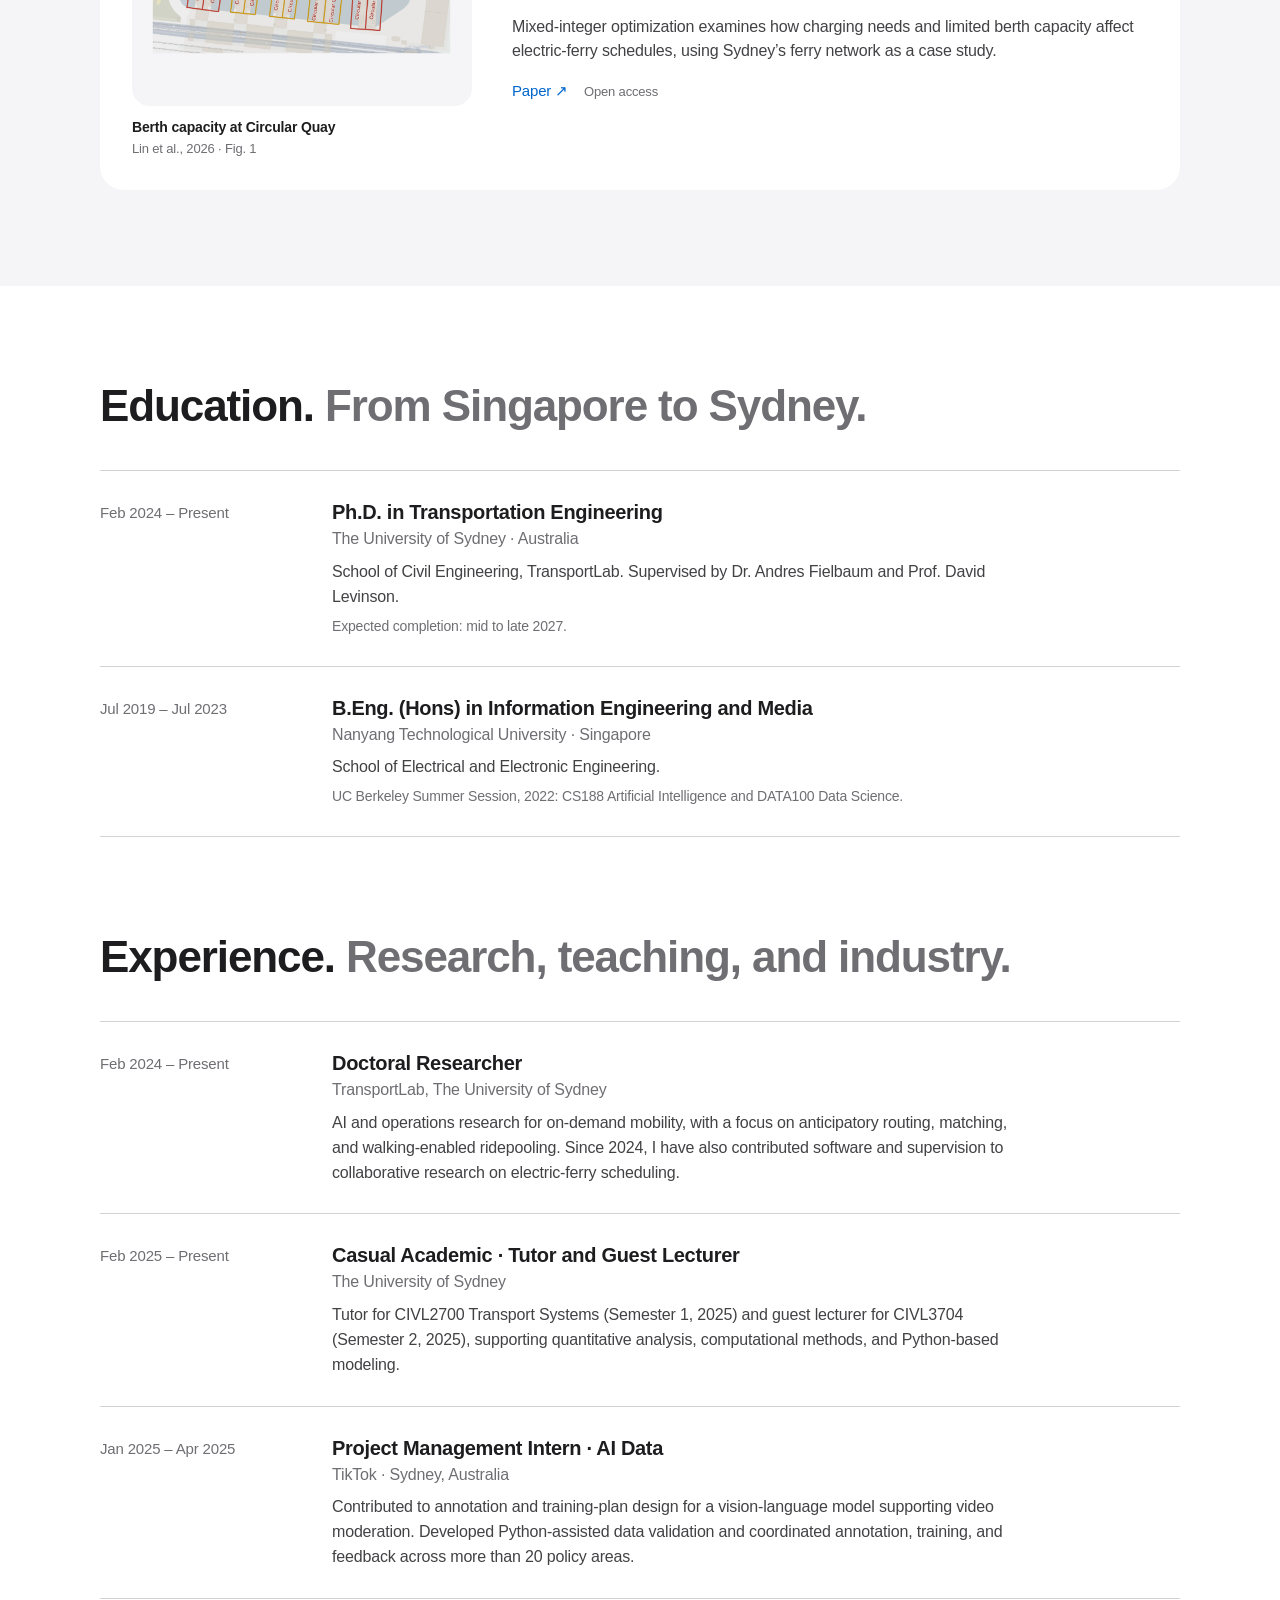
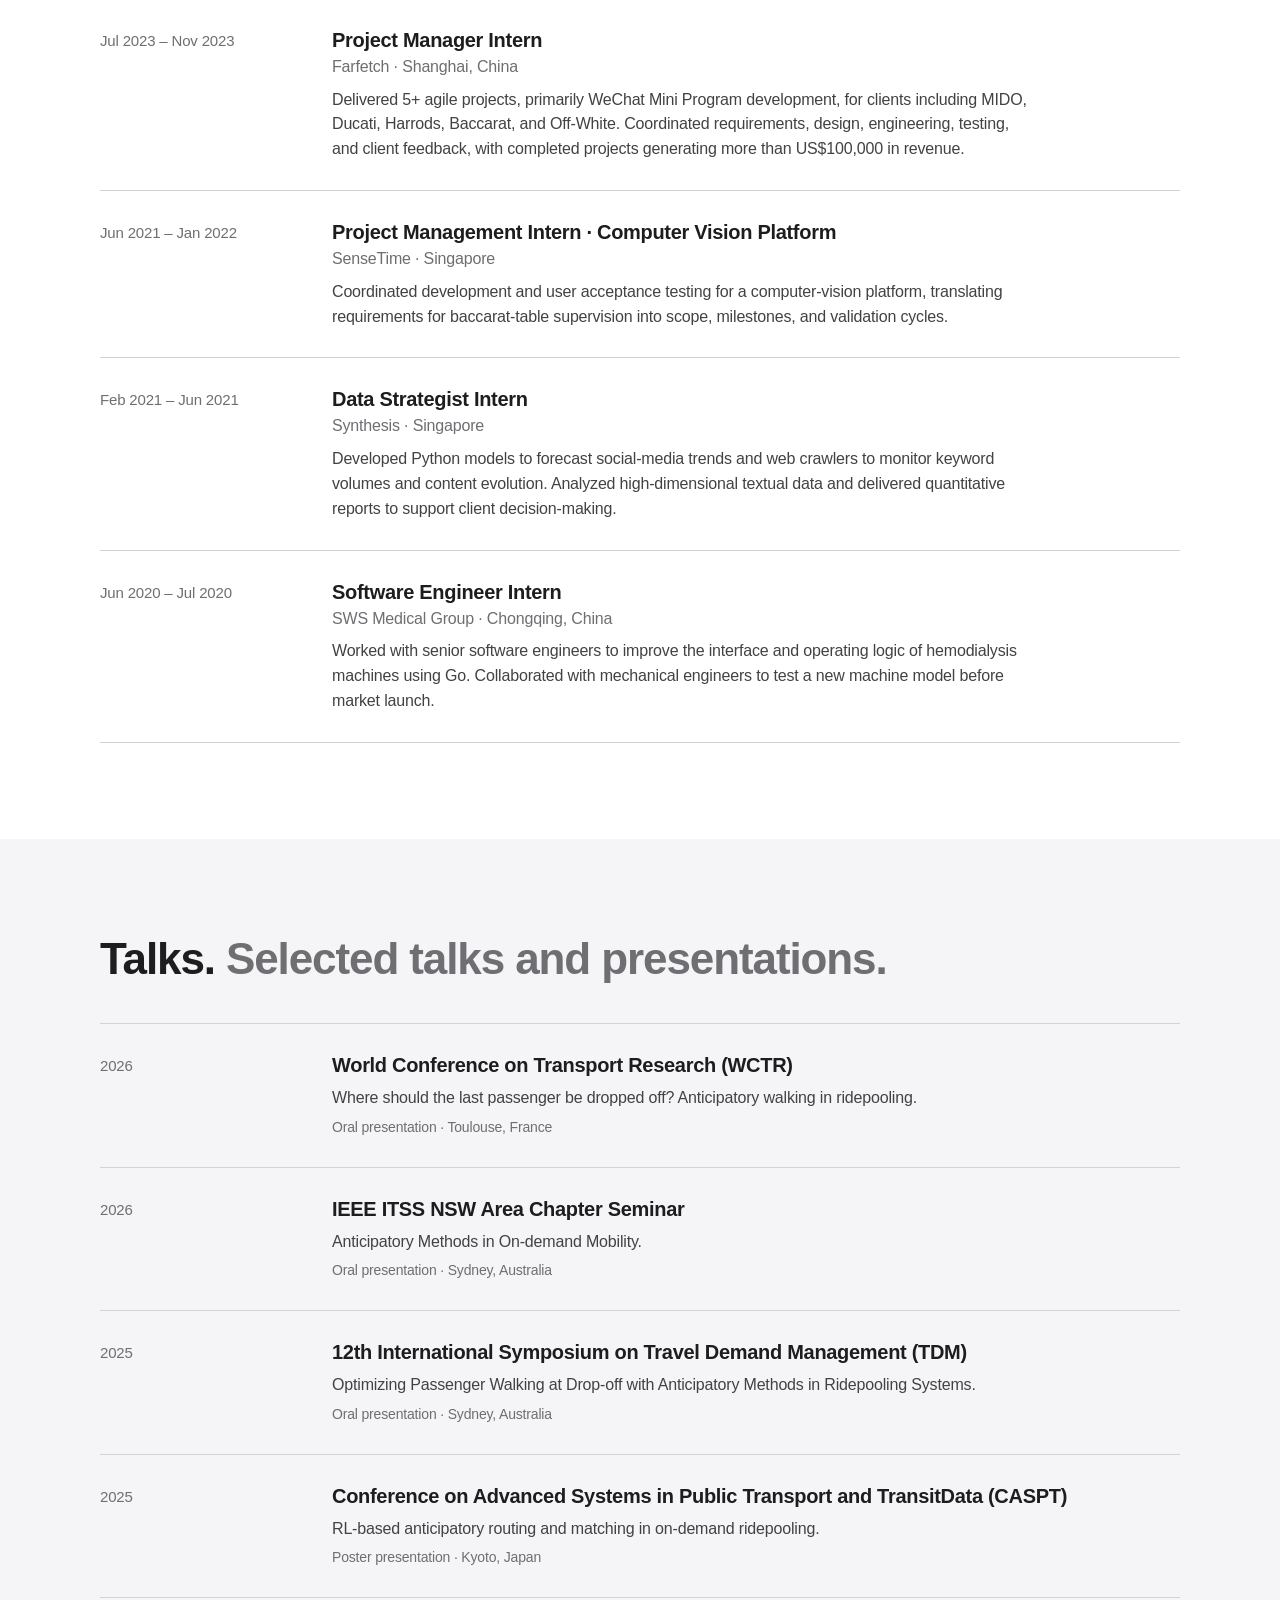
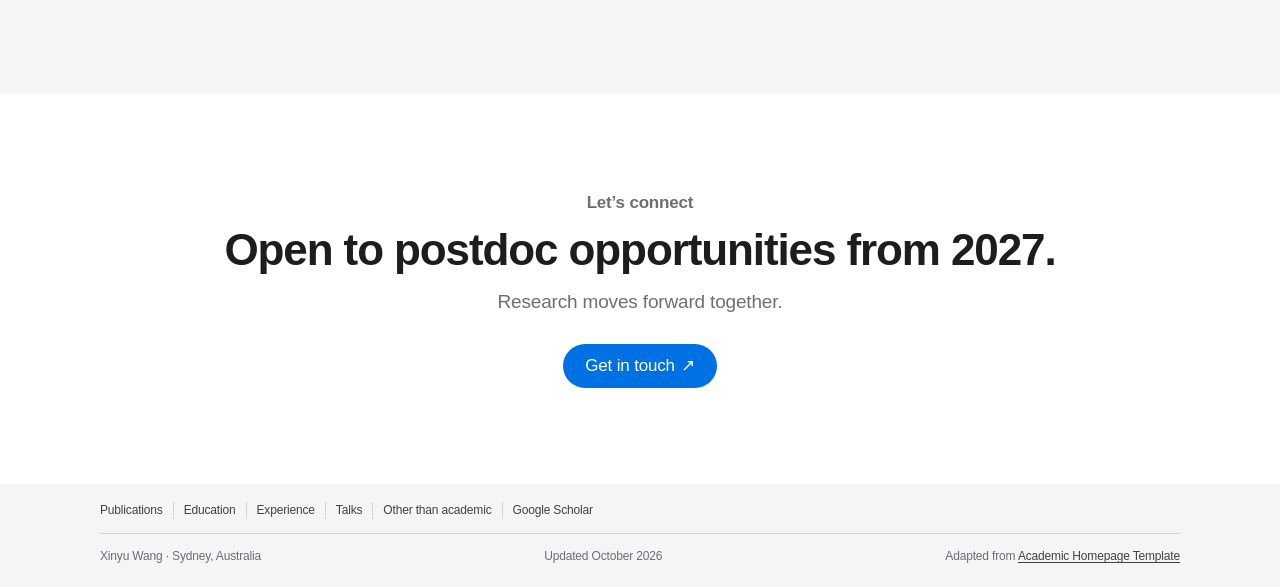
==== commit de474243: "Use a conference poster photo as the profile picture Crop the photo to the hero's 11:13 portrait fra" ====
--- a/index.html
+++ b/index.html
@@ -60,8 +60,7 @@
             <span class="profile-location"><span class="location-dot" aria-hidden="true"></span>Sydney, Australia</span>
           </div>
         </div>
-        <!-- Replace this source with your portrait, keeping the dimensions and descriptive alt text. -->
-        <img class="profile-photo" src="images/profile-placeholder.svg" alt="Profile photo placeholder for Xinyu Wang" width="440" height="520">
+        <img class="profile-photo" src="images/profile.jpg" alt="Xinyu Wang, arms crossed, in front of a research poster at a conference" width="660" height="780">
       </div>
     </section>
 
--- a/stylesheet.css
+++ b/stylesheet.css
@@ -174,15 +174,12 @@
 .page-intro { padding: 80px 0 72px; }
 .page-intro h1 { font-size: clamp(44px, 6vw, 64px); line-height: 1.05; letter-spacing: -.035em; }
 .page-intro .hero-lead { color: var(--text-secondary); font-weight: 500; }
-.photo-journal { display: grid; grid-template-columns: 1.25fr 1fr; gap: 24px; }
-.photo-slot { min-width: 0; margin: 0; display: flex; flex-direction: column; }
-.photo-slot:first-child { grid-row: span 2; }
-.photo-placeholder { flex: 1; display: flex; flex-direction: column; align-items: center; justify-content: center; gap: 12px; min-height: 240px; border-radius: var(--radius-lg); background: var(--bg); color: var(--text-secondary); }
-.photo-slot:first-child .photo-placeholder { min-height: 520px; }
-.photo-placeholder svg { width: 32px; height: 32px; }
-.photo-placeholder span { font-size: 14px; }
-.photo-slot figcaption { padding-top: 12px; color: var(--text-secondary); font-size: 14px; }
-.photo-slot > img { display: block; flex: 1; width: 100%; min-height: 240px; object-fit: cover; border-radius: var(--radius-lg); }
+.photo-journal { display: grid; grid-template-columns: repeat(3, minmax(0, 1fr)); gap: 28px 20px; }
+.photo-slot { display: flex; flex-direction: column; min-width: 0; margin: 0; }
+.photo-slot img { display: block; flex: 1; width: 100%; height: auto; aspect-ratio: 3 / 4; object-fit: cover; border-radius: var(--radius-md); background: var(--bg-hover); }
+.photo-wide { grid-column: 1 / -1; }
+.photo-wide img { aspect-ratio: 16 / 9; }
+.photo-slot figcaption { padding-top: 10px; color: var(--text-secondary); font-size: 14px; }
 .personal-footer { padding-bottom: 24px; }
 .personal-footer .container { display: flex; justify-content: space-between; flex-wrap: wrap; gap: 8px 24px; padding-top: 18px; border-top: 1px solid var(--line); }
 
@@ -211,6 +208,8 @@
   .paper-visual a { padding: 14px; border-radius: var(--radius-sm); }
 }
 @media (max-width: 734px) {
+  .photo-journal { grid-template-columns: minmax(0, 1fr); gap: 24px; }
+  .photo-wide img { aspect-ratio: 3 / 2; }
   :root { --gutter: 24px; --band-y: 64px; }
   .hero { padding-top: 40px; }
   .hero-grid { grid-template-columns: minmax(0, 1fr); gap: 28px; }
@@ -237,9 +236,6 @@
   .footer-links a { padding: 0; border-left: 0; }
   .footer-meta { flex-direction: column; }
   .page-intro { padding: 48px 0 56px; }
-  .photo-journal { grid-template-columns: minmax(0, 1fr); gap: 20px; }
-  .photo-slot:first-child { grid-row: auto; }
-  .photo-placeholder, .photo-slot:first-child .photo-placeholder { min-height: 0; aspect-ratio: 4 / 3; }
   .personal-footer .container { flex-direction: column; }
 }
 @media (max-width: 379px) {
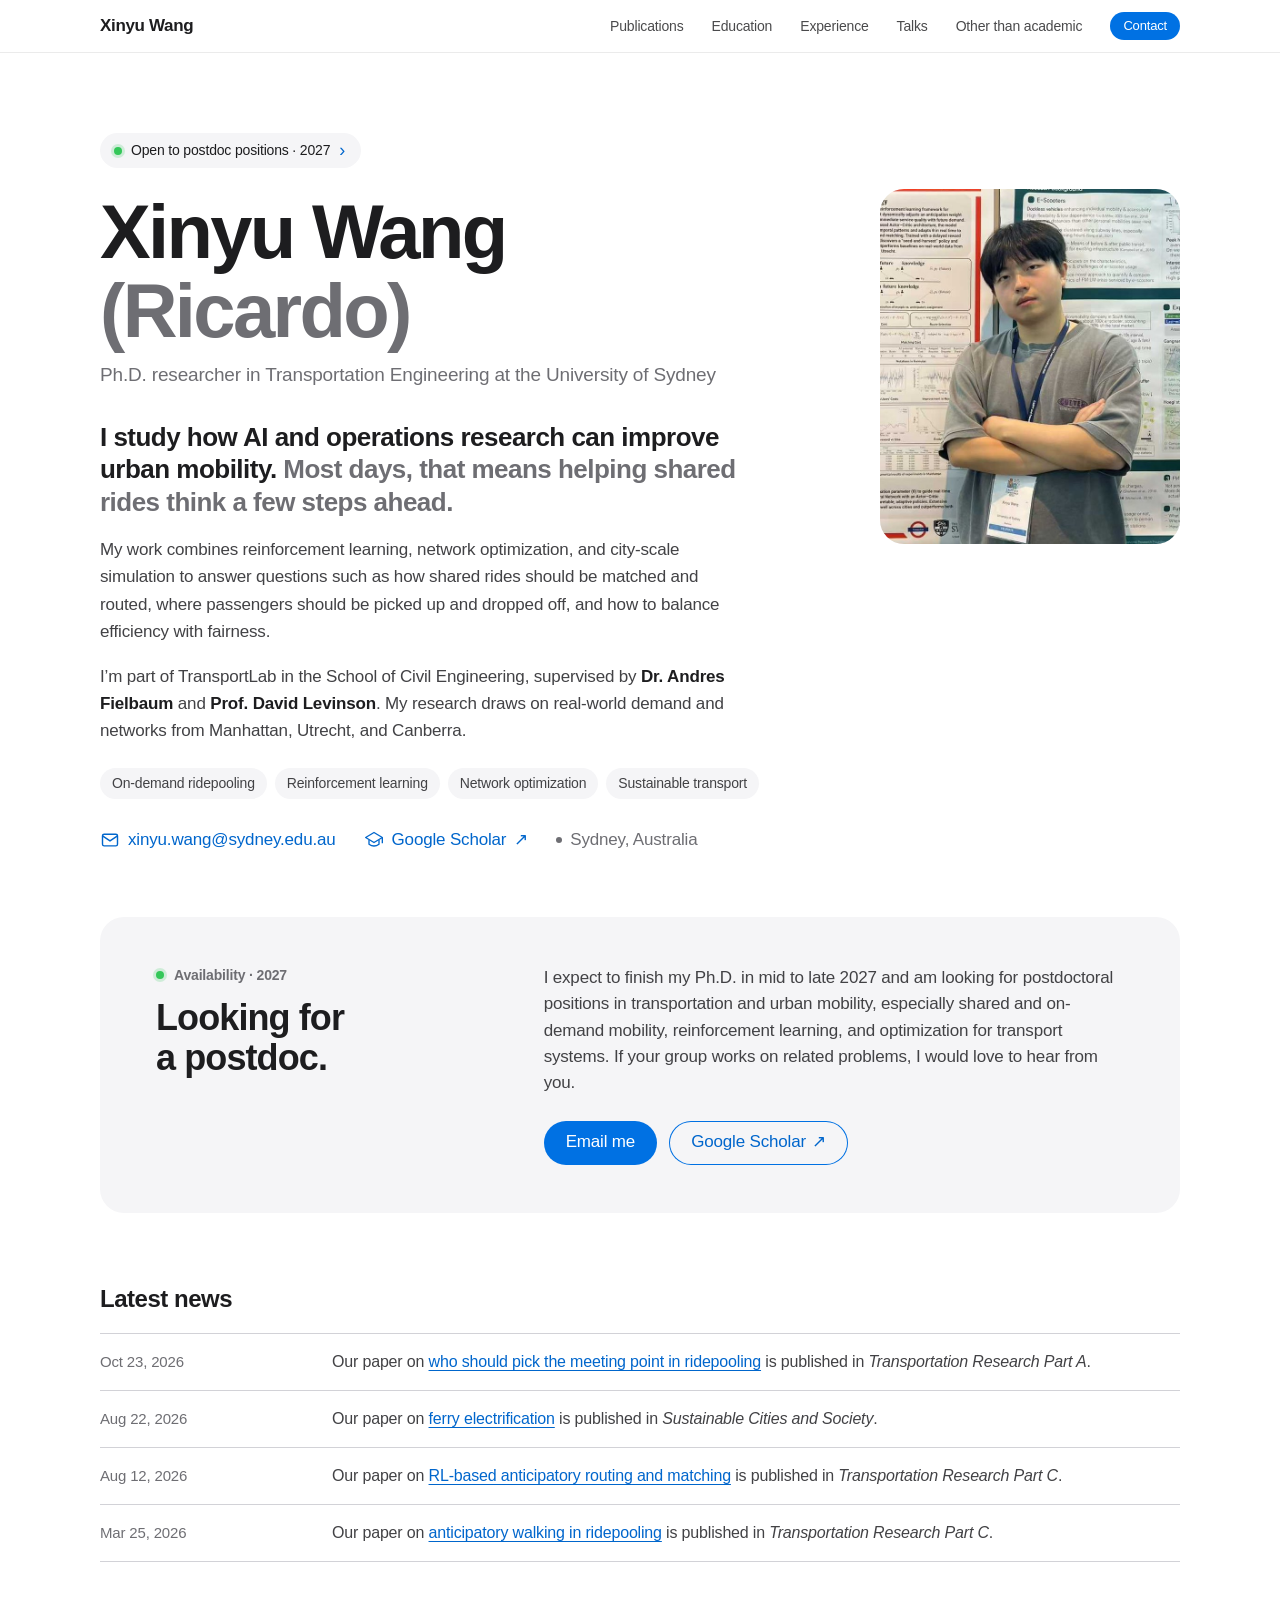
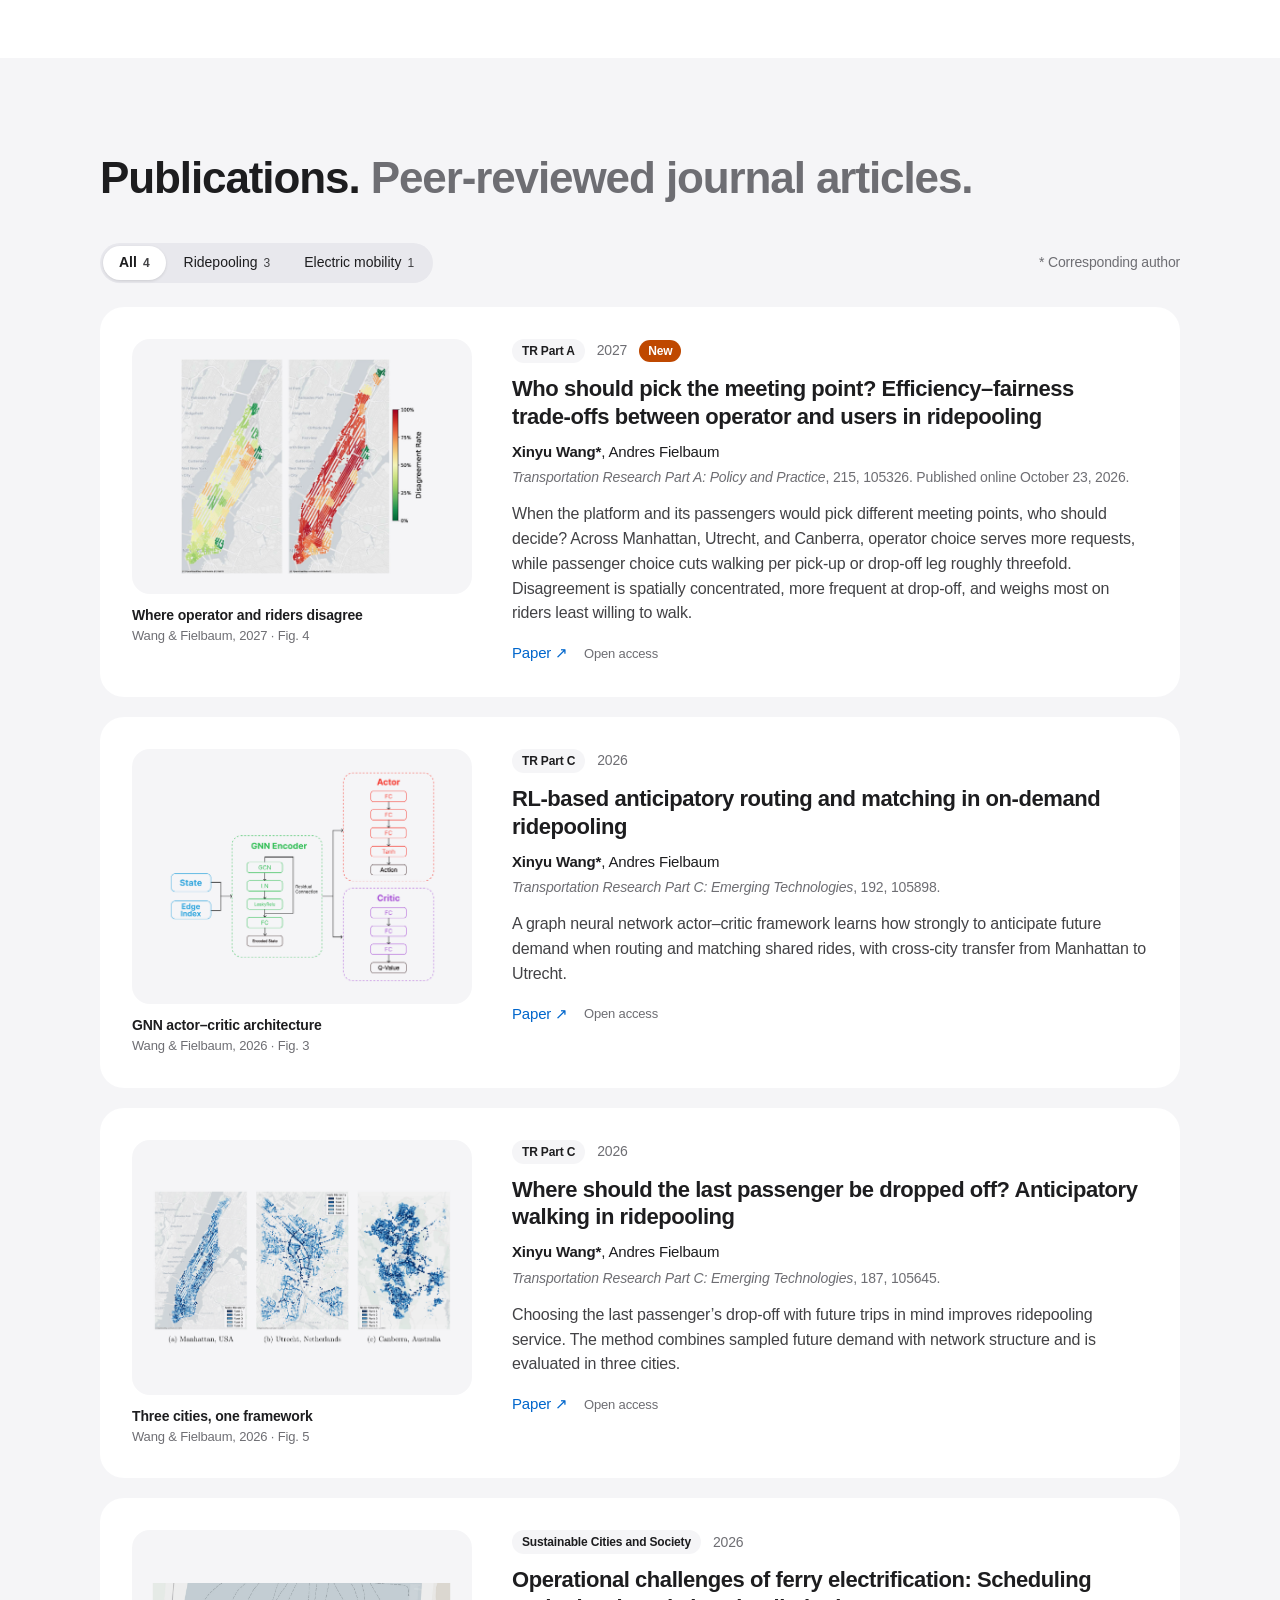
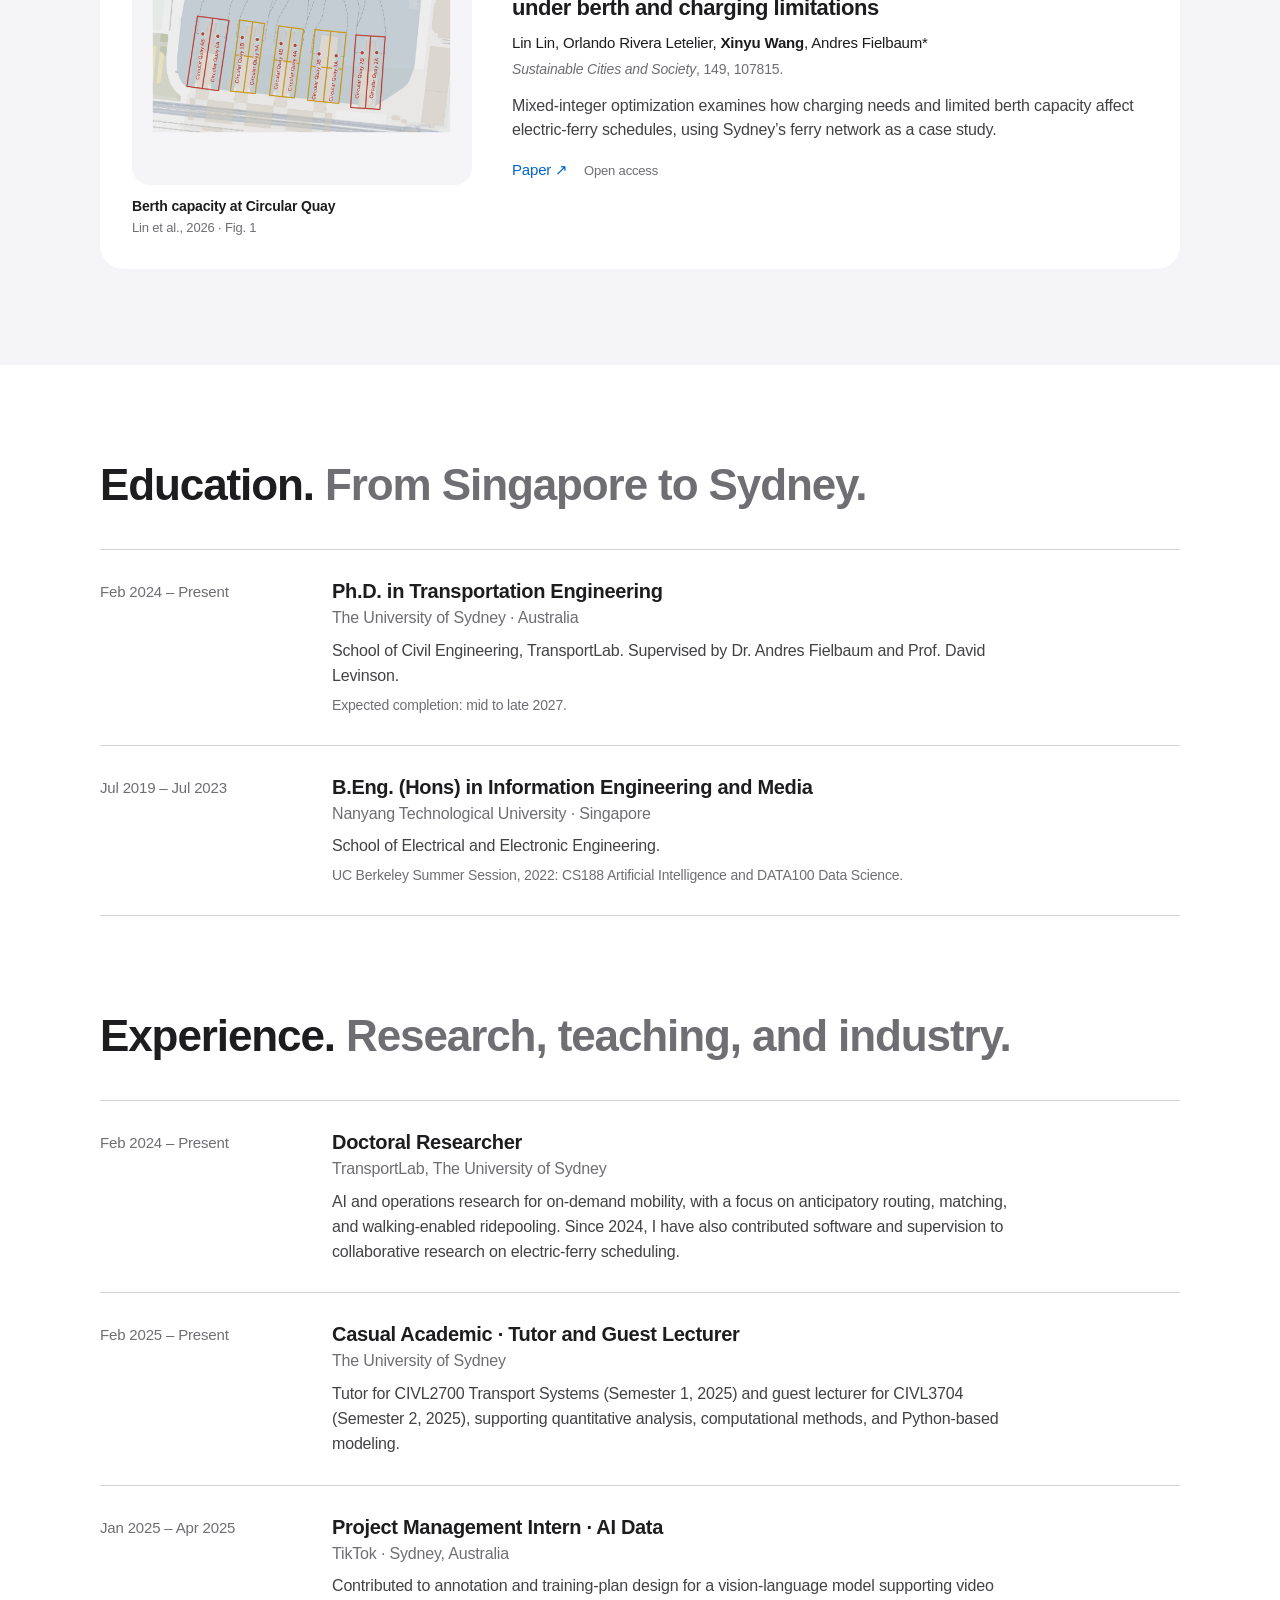
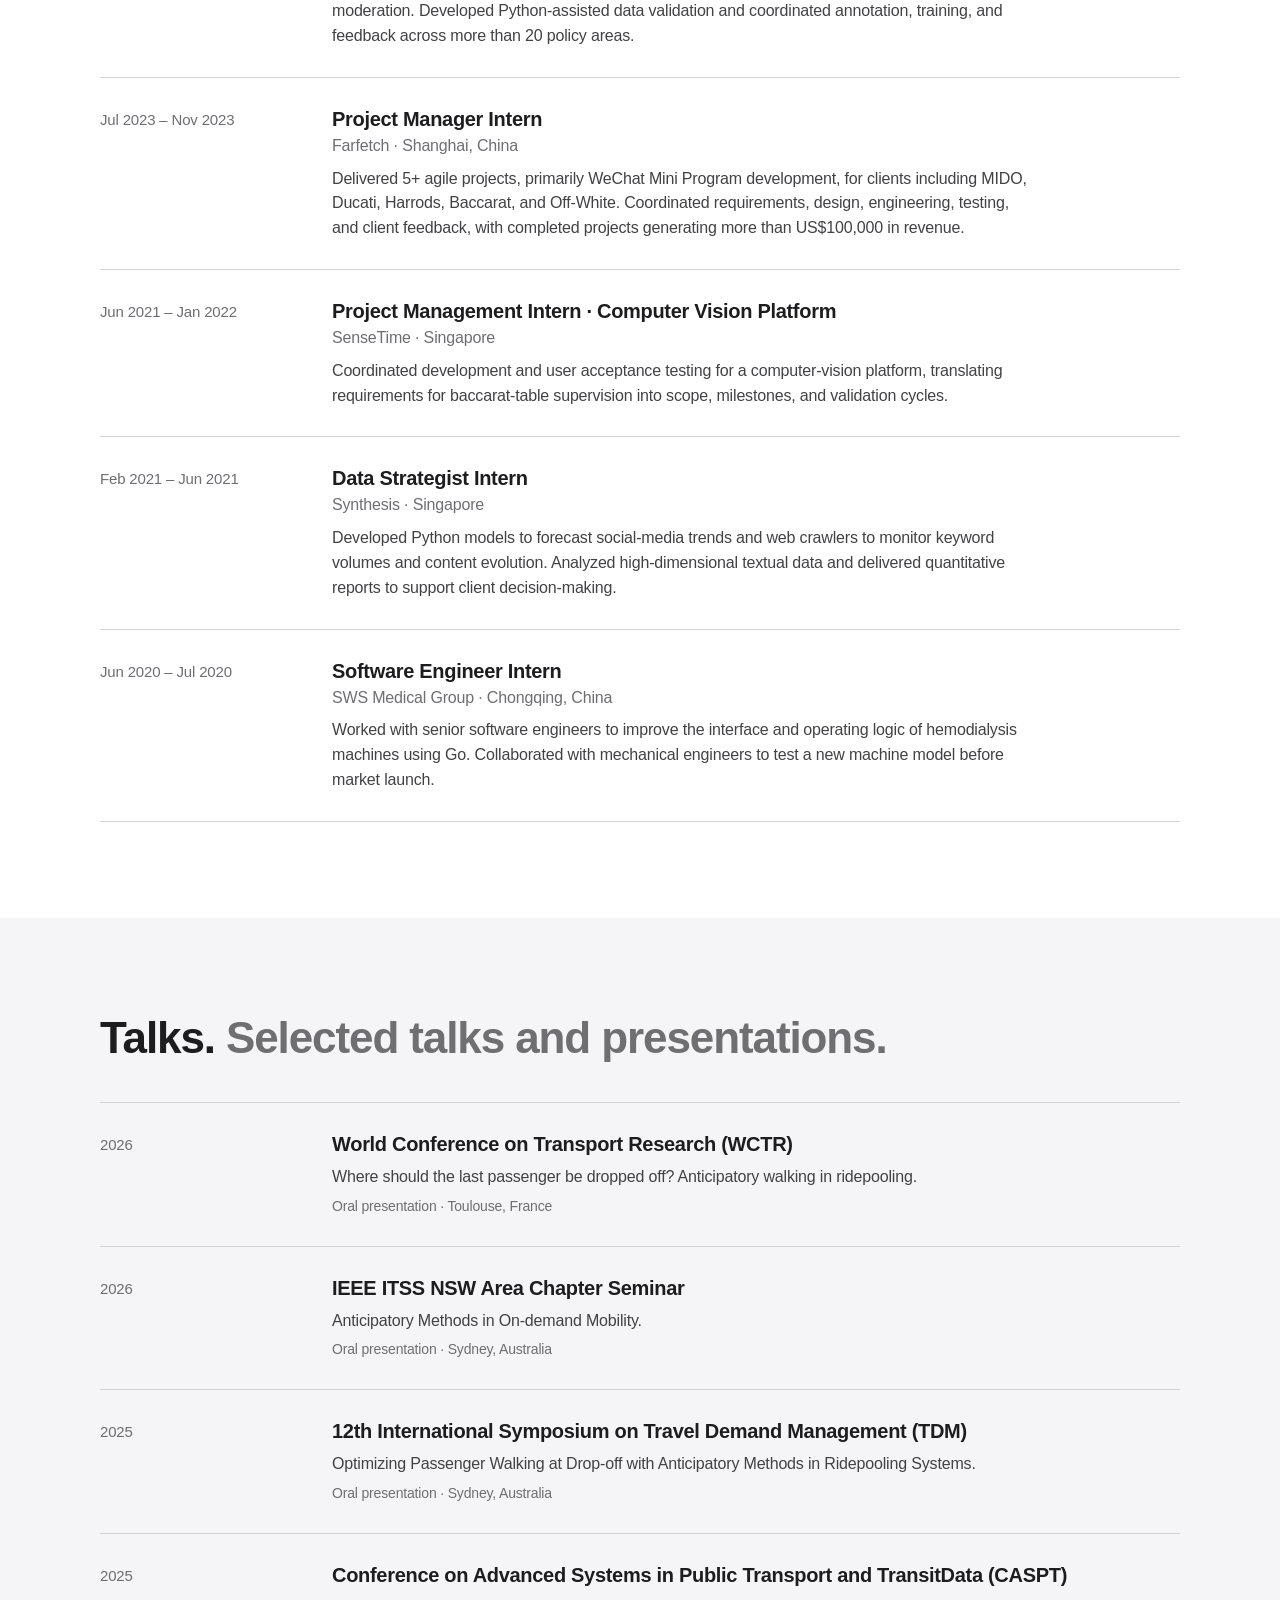
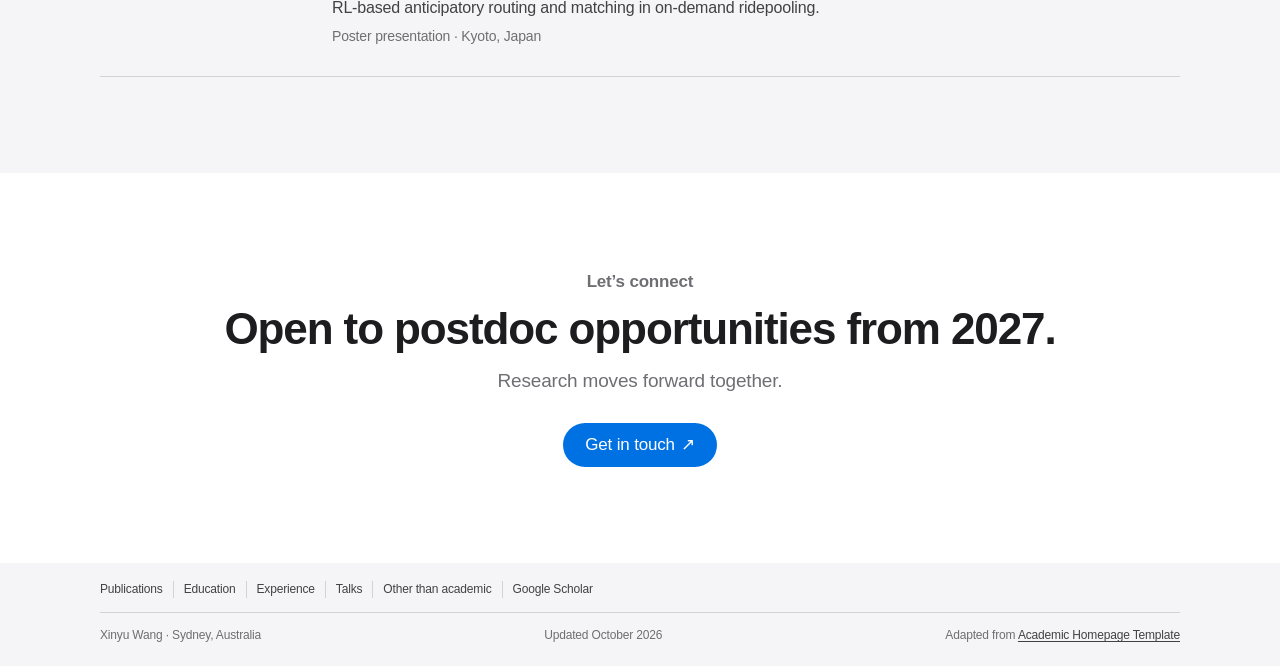
==== commit 9c99060e: "Add "(Ricardo)" after the name on the homepage Co-Authored-By: Claude Opus 5.5 <noreply@anthropic.co" ====
--- a/index.html
+++ b/index.html
@@ -41,7 +41,7 @@
       <div class="container hero-grid">
         <div class="hero-text">
           <a class="status-pill" href="#postdoc"><span class="status-dot" aria-hidden="true"></span>Open to postdoc positions · 2027<span class="chevron" aria-hidden="true">›</span></a>
-          <h1 id="name">Xinyu Wang</h1>
+          <h1 id="name">Xinyu Wang <span class="name-alias">(Ricardo)</span></h1>
           <p class="hero-role">Ph.D. researcher in Transportation Engineering at the University of Sydney</p>
           <p class="hero-lead">I study how AI and operations research can improve urban mobility. <span>Most days, that means helping shared rides think a few steps ahead.</span></p>
           <div class="bio">
--- a/stylesheet.css
+++ b/stylesheet.css
@@ -78,6 +78,7 @@
 .status-pill:hover { background: var(--bg-hover); text-decoration: none; }
 .status-pill .chevron { color: var(--link); font-size: 18px; line-height: 1; margin-top: -2px; }
 .hero h1 { margin-top: 24px; font-size: clamp(48px, 6.4vw, 76px); line-height: 1.04; letter-spacing: -.035em; }
+.name-alias { color: var(--text-secondary); white-space: nowrap; }
 .hero-role { margin-top: 12px; color: var(--text-secondary); font-size: 19px; line-height: 1.4; text-wrap: pretty; }
 .hero-lead { max-width: 660px; margin-top: 32px; font-family: var(--font-display); font-size: clamp(21px, 2.2vw, 26px); font-weight: 600; line-height: 1.25; letter-spacing: -.02em; text-wrap: pretty; }
 .hero-lead span { color: var(--text-secondary); }
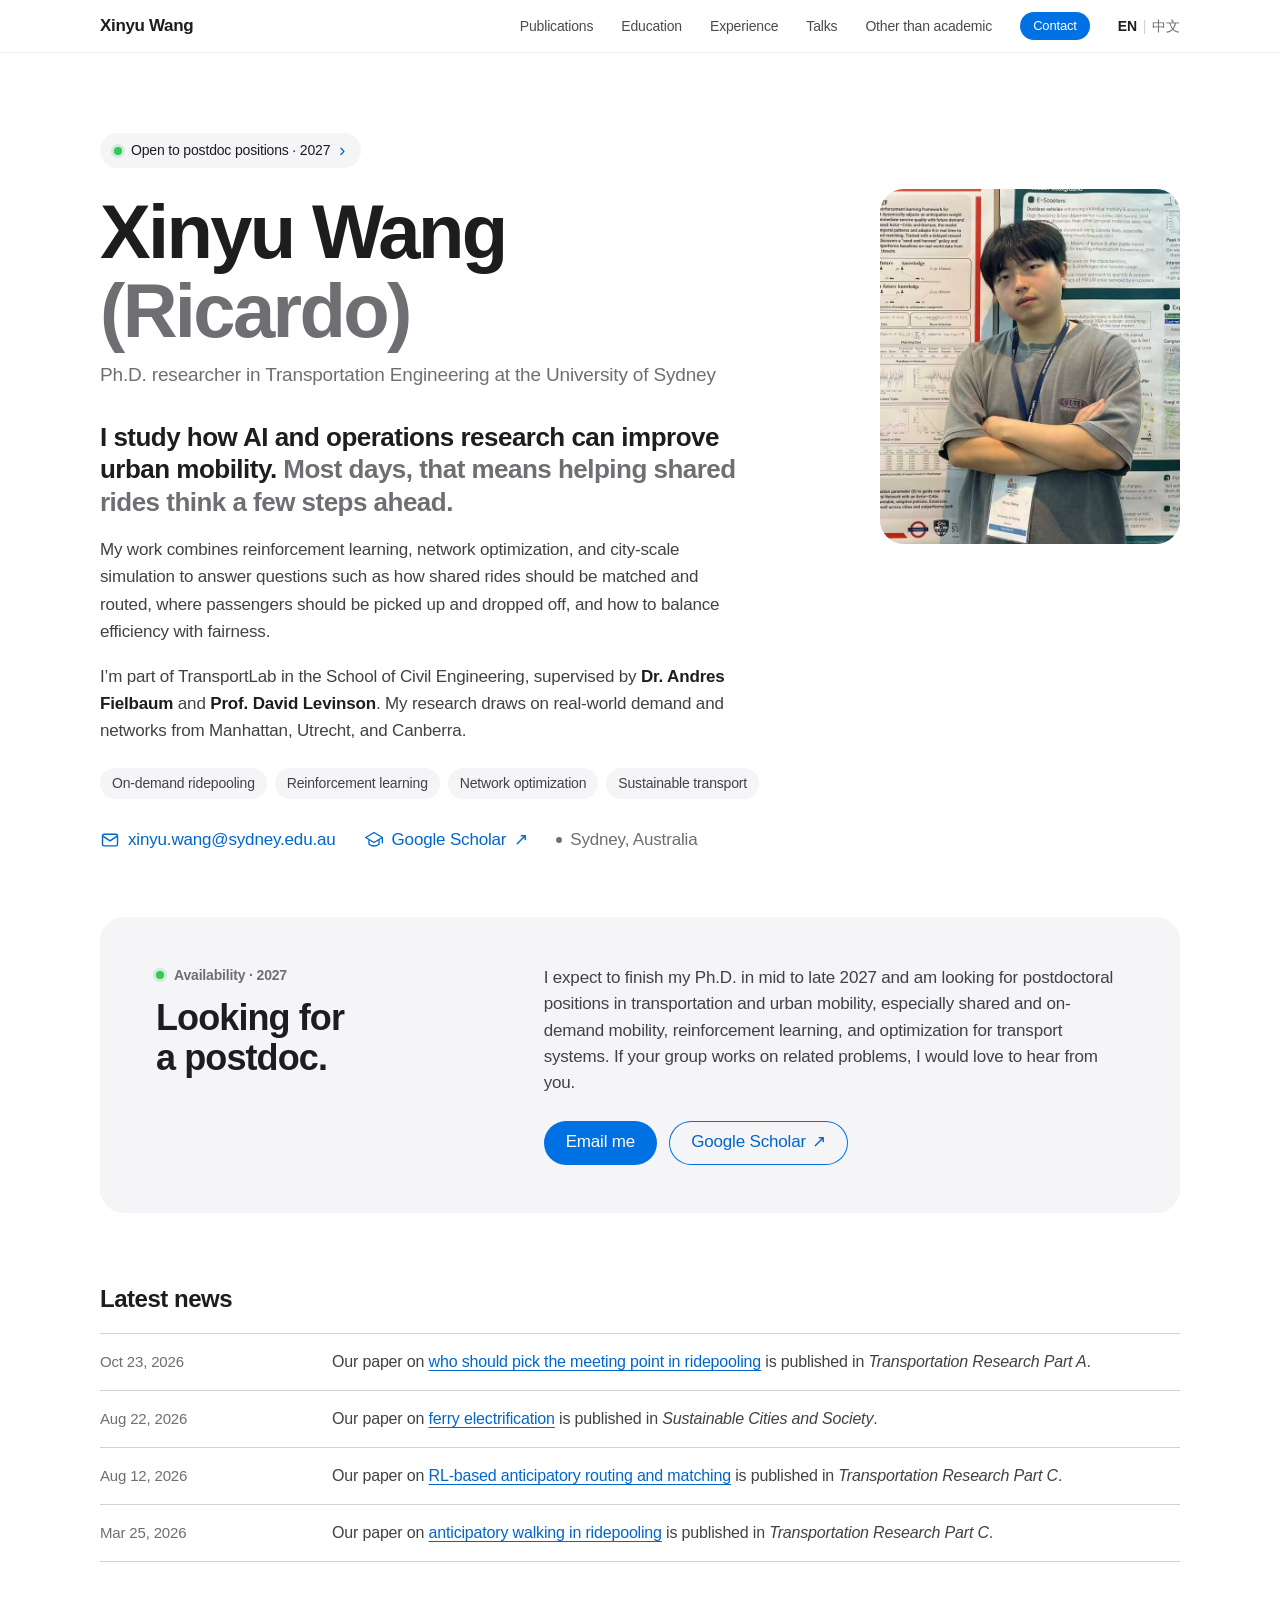
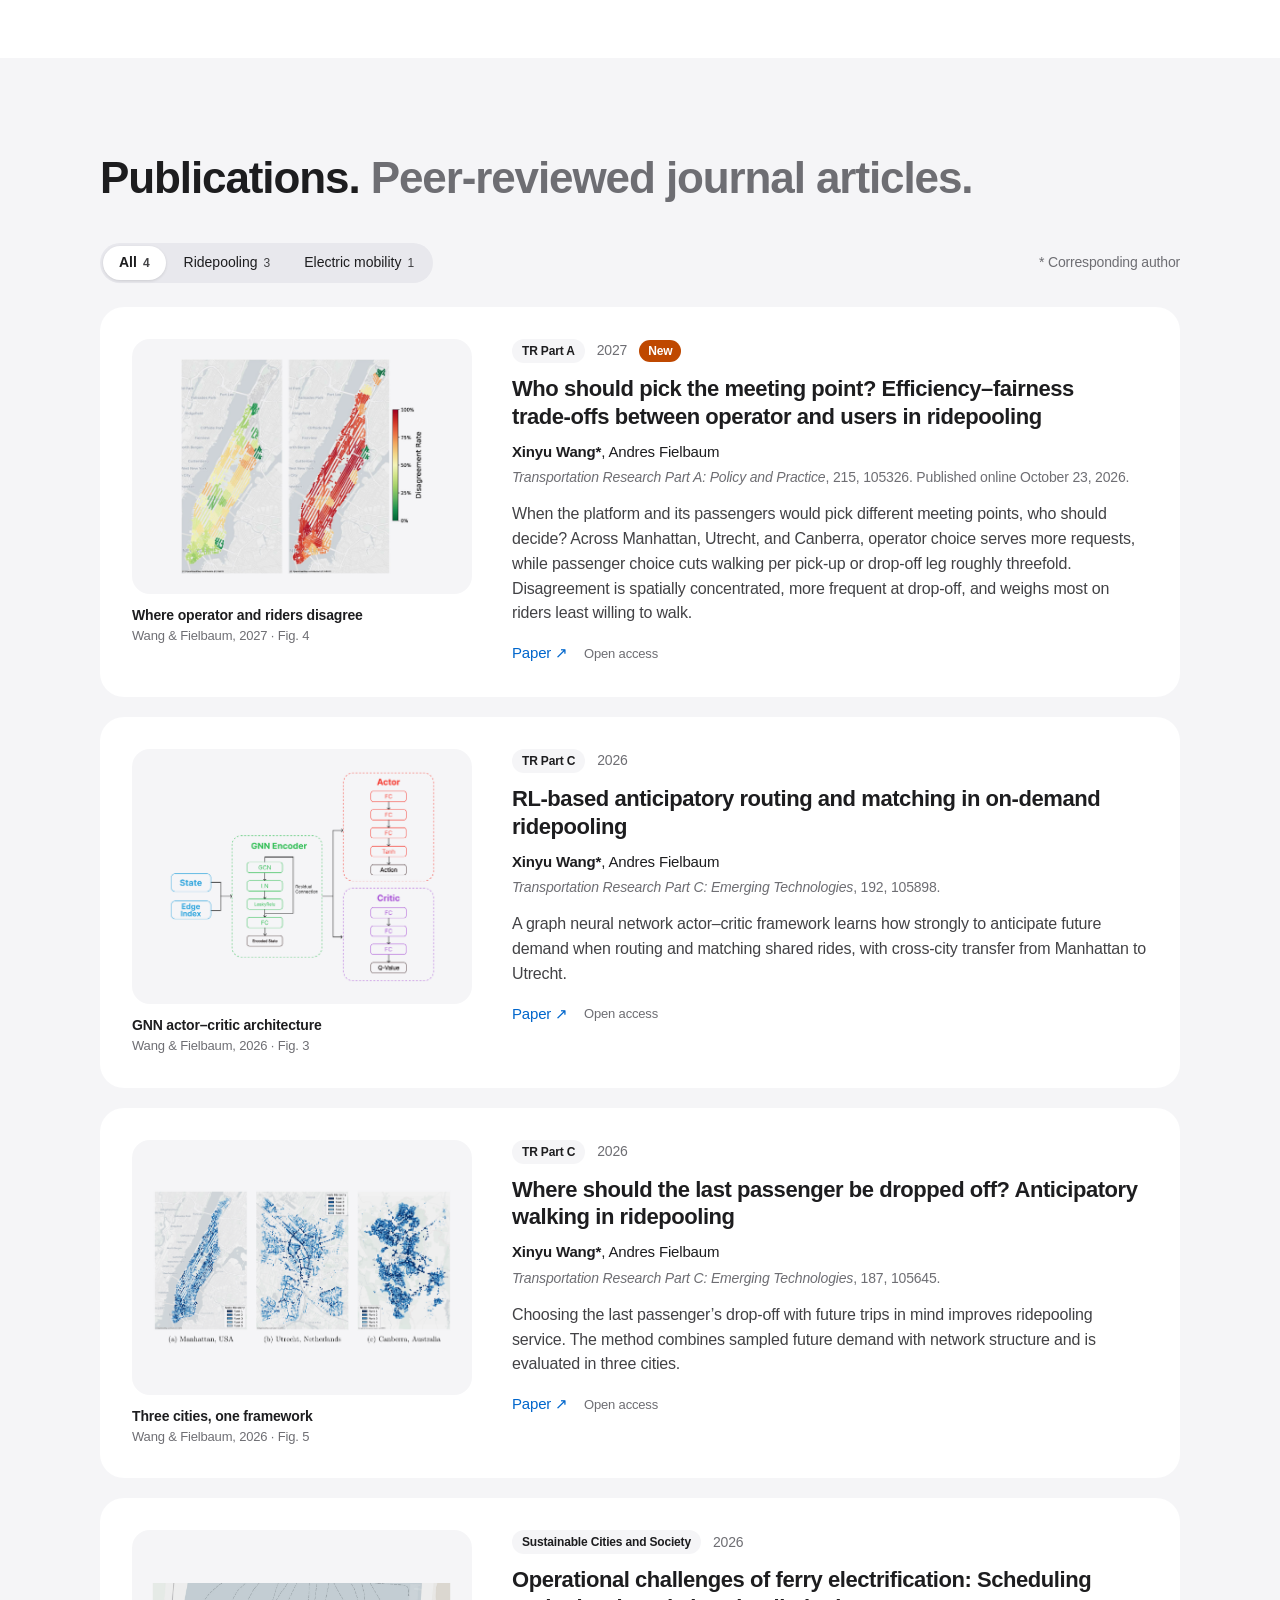
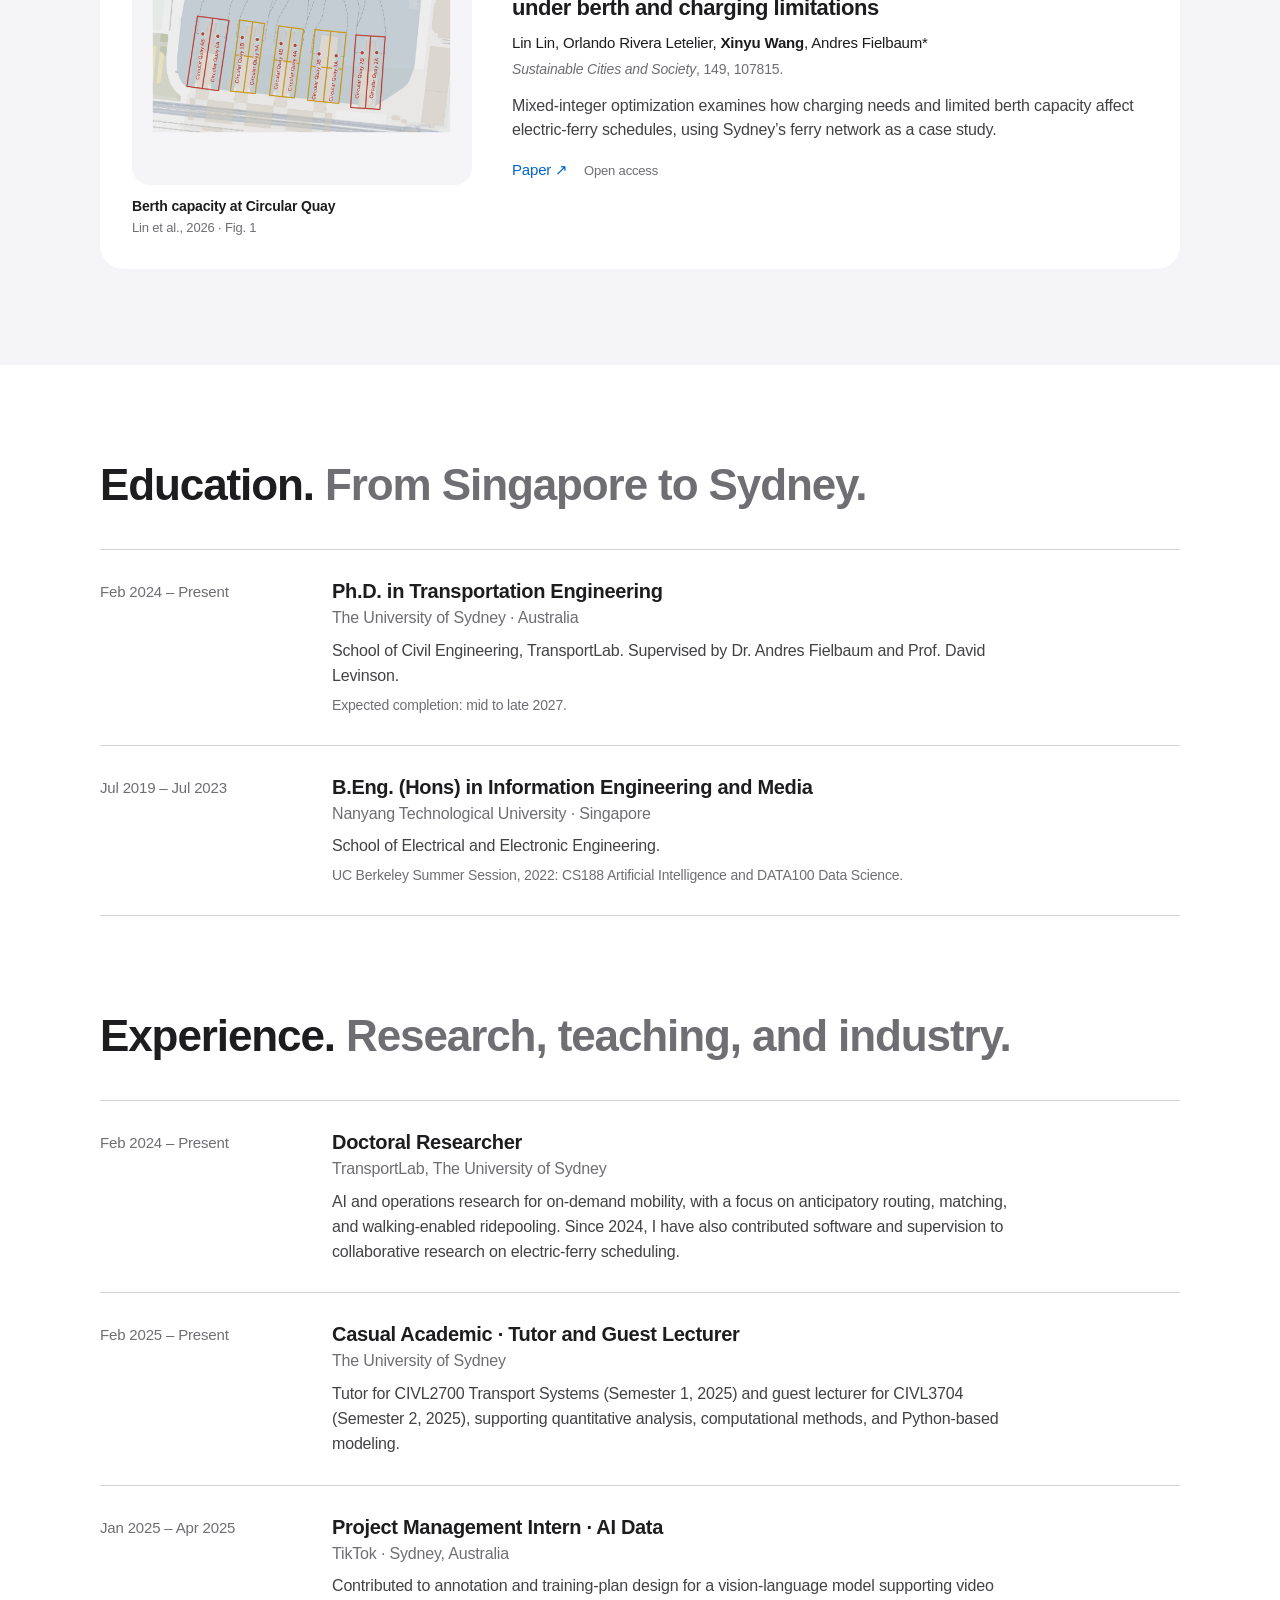
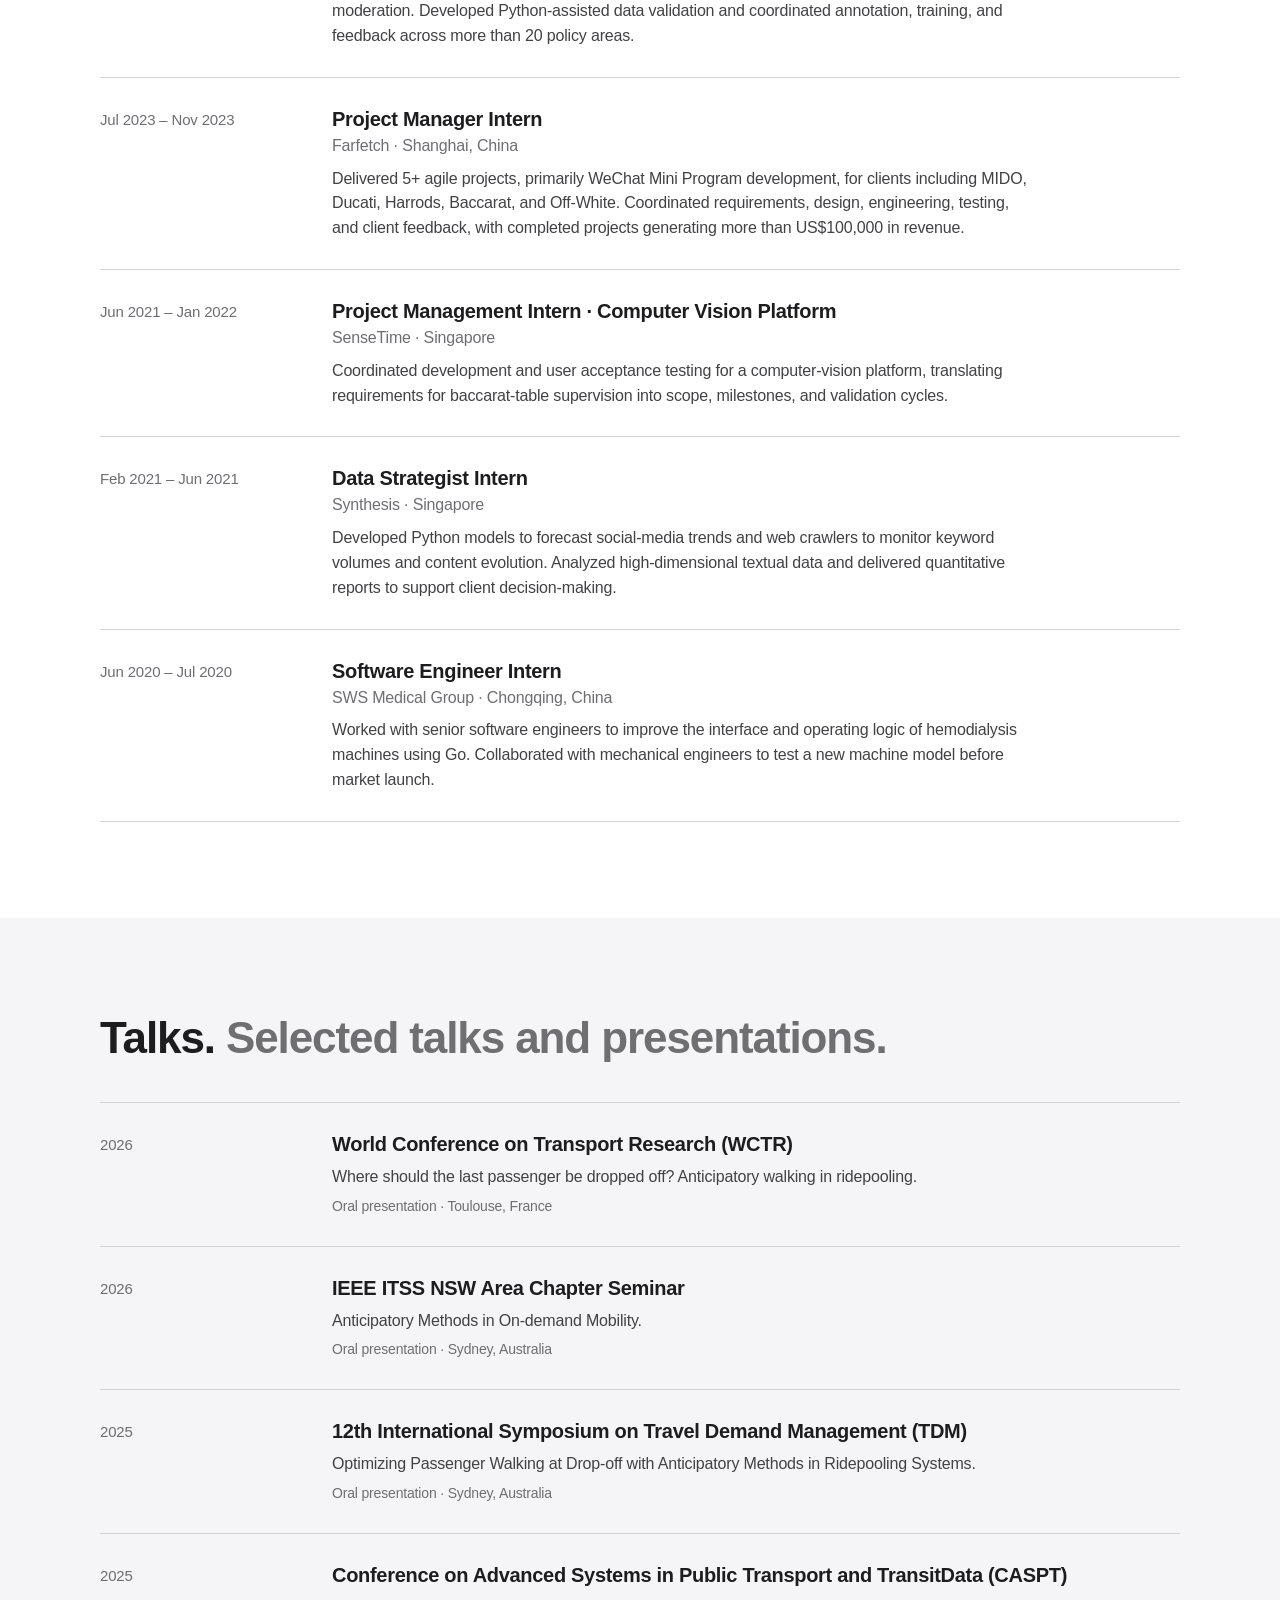
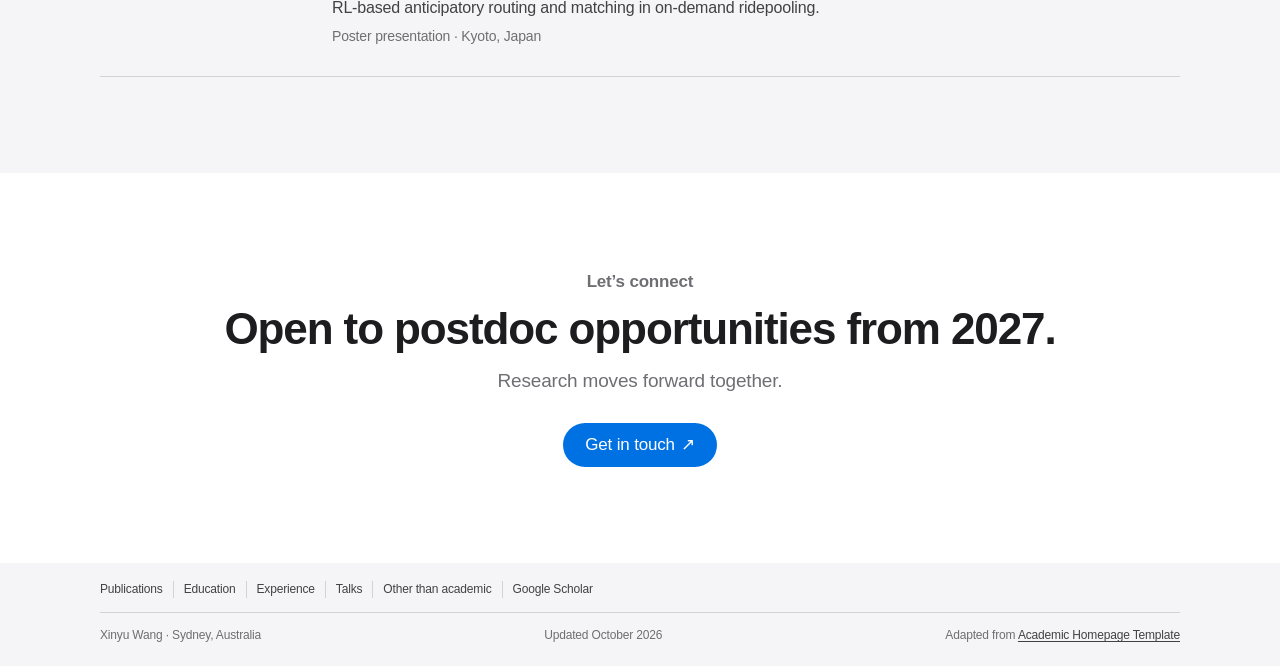
==== commit 3830fc15: "Add a Chinese version of the site with an EN | 中文 switcher Add zh/index.html and zh/other-than-acade" ====
--- a/index.html
+++ b/index.html
@@ -11,6 +11,9 @@
   <meta property="og:title" content="Xinyu Wang | Transportation Research">
   <meta property="og:description" content="AI and operations research for urban mobility. Ph.D. researcher at the University of Sydney, looking for postdoctoral positions from 2027.">
   <meta property="og:type" content="website">
+  <link rel="alternate" hreflang="en" href="https://ricardo3709.github.io/">
+  <link rel="alternate" hreflang="zh-CN" href="https://ricardo3709.github.io/zh/">
+  <link rel="alternate" hreflang="x-default" href="https://ricardo3709.github.io/">
   <link rel="icon" href="images/favicon.svg" type="image/svg+xml">
   <link rel="stylesheet" href="stylesheet.css">
   <script>document.documentElement.classList.add('js');</script>
@@ -33,6 +36,11 @@
         <a href="other-than-academic.html">Other than academic</a>
         <a class="nav-cta" href="mailto:xinyu.wang@sydney.edu.au">Contact</a>
       </nav>
+      <nav class="lang-switch" aria-label="Language">
+        <span class="lang-current" aria-current="true">EN</span>
+        <span class="lang-sep" aria-hidden="true">|</span>
+        <a href="zh/index.html" lang="zh-CN" hreflang="zh-CN">中文</a>
+      </nav>
     </div>
   </header>
 
--- a/stylesheet.css
+++ b/stylesheet.css
@@ -16,8 +16,9 @@
   --radius-md: 18px;
   --radius-sm: 12px;
   --radius-pill: 980px;
-  --font: -apple-system, BlinkMacSystemFont, "SF Pro Text", "Inter", "Segoe UI", Roboto, "Helvetica Neue", Arial, sans-serif;
-  --font-display: -apple-system, BlinkMacSystemFont, "SF Pro Display", "Inter Display", "Inter", "Segoe UI", Roboto, "Helvetica Neue", Arial, sans-serif;
+  --font-cjk: "PingFang SC", "Hiragino Sans GB", "Microsoft YaHei", "Noto Sans CJK SC", "Source Han Sans SC";
+  --font: -apple-system, BlinkMacSystemFont, "SF Pro Text", "Inter", "Segoe UI", Roboto, "Helvetica Neue", Arial, var(--font-cjk), sans-serif;
+  --font-display: -apple-system, BlinkMacSystemFont, "SF Pro Display", "Inter Display", "Inter", "Segoe UI", Roboto, "Helvetica Neue", Arial, var(--font-cjk), sans-serif;
   --content: 1080px;
   --gutter: 40px;
   --nav-h: 52px;
@@ -45,6 +46,7 @@
 /* Shared type and controls */
 .headline { font-size: clamp(32px, 4.2vw, 44px); line-height: 1.1; letter-spacing: -.025em; text-wrap: balance; }
 .headline span { color: var(--text-secondary); }
+.headline .nowrap { color: inherit; }
 .eyebrow { margin-bottom: 10px; color: var(--text-secondary); font-size: 17px; font-weight: 600; }
 .button { display: inline-flex; align-items: center; justify-content: center; gap: 6px; min-height: 44px; padding: 10px 22px; border-radius: var(--radius-pill); font-size: 17px; line-height: 1.2; white-space: nowrap; transition: background-color .15s, color .15s; }
 .button:hover { text-decoration: none; }
@@ -58,7 +60,7 @@
 .site-header { position: sticky; top: 0; z-index: 50; background: rgba(255, 255, 255, .72); -webkit-backdrop-filter: saturate(180%) blur(20px); backdrop-filter: saturate(180%) blur(20px); border-bottom: 1px solid rgba(0, 0, 0, .08); }
 @supports not ((backdrop-filter: blur(1px)) or (-webkit-backdrop-filter: blur(1px))) { .site-header { background: rgba(255, 255, 255, .97); } }
 .nav-bar { display: flex; align-items: center; justify-content: space-between; gap: 24px; min-height: var(--nav-h); }
-.wordmark { color: var(--text); font-size: 17px; font-weight: 600; letter-spacing: -.02em; white-space: nowrap; }
+.wordmark { margin-right: auto; color: var(--text); font-size: 17px; font-weight: 600; letter-spacing: -.02em; white-space: nowrap; }
 .wordmark:hover { text-decoration: none; }
 .site-nav { display: flex; align-items: center; gap: 28px; }
 .site-nav a { padding-block: 8px; color: var(--text); opacity: .8; font-size: 14px; transition: opacity .15s; }
@@ -70,6 +72,12 @@
 .nav-toggle svg { width: 18px; height: 18px; fill: none; stroke: currentColor; stroke-width: 1.5; stroke-linecap: round; }
 .nav-toggle .icon-close, .nav-open .nav-toggle .icon-menu { display: none; }
 .nav-open .nav-toggle .icon-close { display: block; }
+.lang-switch { display: flex; align-items: center; margin-right: -4px; font-size: 14px; white-space: nowrap; }
+.lang-switch a, .lang-current { padding: 8px 4px; }
+.lang-switch a { color: var(--text-secondary); transition: color .15s; }
+.lang-switch a:hover { color: var(--text); text-decoration: none; }
+.lang-current { color: var(--text); font-weight: 600; }
+.lang-sep { padding-inline: 2px; color: var(--line); }
 
 /* Hero */
 .hero { padding-top: 80px; }
@@ -184,9 +192,15 @@
 .personal-footer { padding-bottom: 24px; }
 .personal-footer .container { display: flex; justify-content: space-between; flex-wrap: wrap; gap: 8px 24px; padding-top: 18px; border-top: 1px solid var(--line); }
 
+/* Chinese pages: the tight Latin tracking crowds Chinese characters, so only Chinese text drops it;
+   a headline breaks before its gray subtitle rather than inside a word. */
+html :is(body, h2, h3, .hero-lead, .site-nav a, .page-intro h1):lang(zh) { letter-spacing: 0; }
+html:lang(zh) .headline > span { display: inline-block; }
+
 /* Responsive */
 @media (max-width: 1068px) {
   :root { --band-y: 88px; --date-col: 170px; }
+  .site-nav { gap: 20px; }
   .hero-grid { grid-template-columns: minmax(0, 1fr) 240px; gap: 56px; }
   .postdoc { padding: 44px 48px; gap: 20px 40px; }
   .publication { grid-template-columns: minmax(0, 300px) minmax(0, 1fr); gap: 32px; padding: 28px; }
@@ -202,7 +216,7 @@
   .menu-open body { overflow: hidden; }
   html:not(.js) .site-header { position: static; }
   html:not(.js) .nav-bar { flex-wrap: wrap; padding-block: 12px; }
-  html:not(.js) .site-nav { flex-wrap: wrap; gap: 0 18px; }
+  html:not(.js) .site-nav { order: 1; flex-basis: 100%; flex-wrap: wrap; gap: 0 18px; }
   .hero-grid { grid-template-columns: minmax(0, 1fr) 190px; gap: 40px; }
   .postdoc { grid-template-columns: minmax(0, 1fr); }
   .publication { grid-template-columns: minmax(0, 240px) minmax(0, 1fr); gap: 28px; }
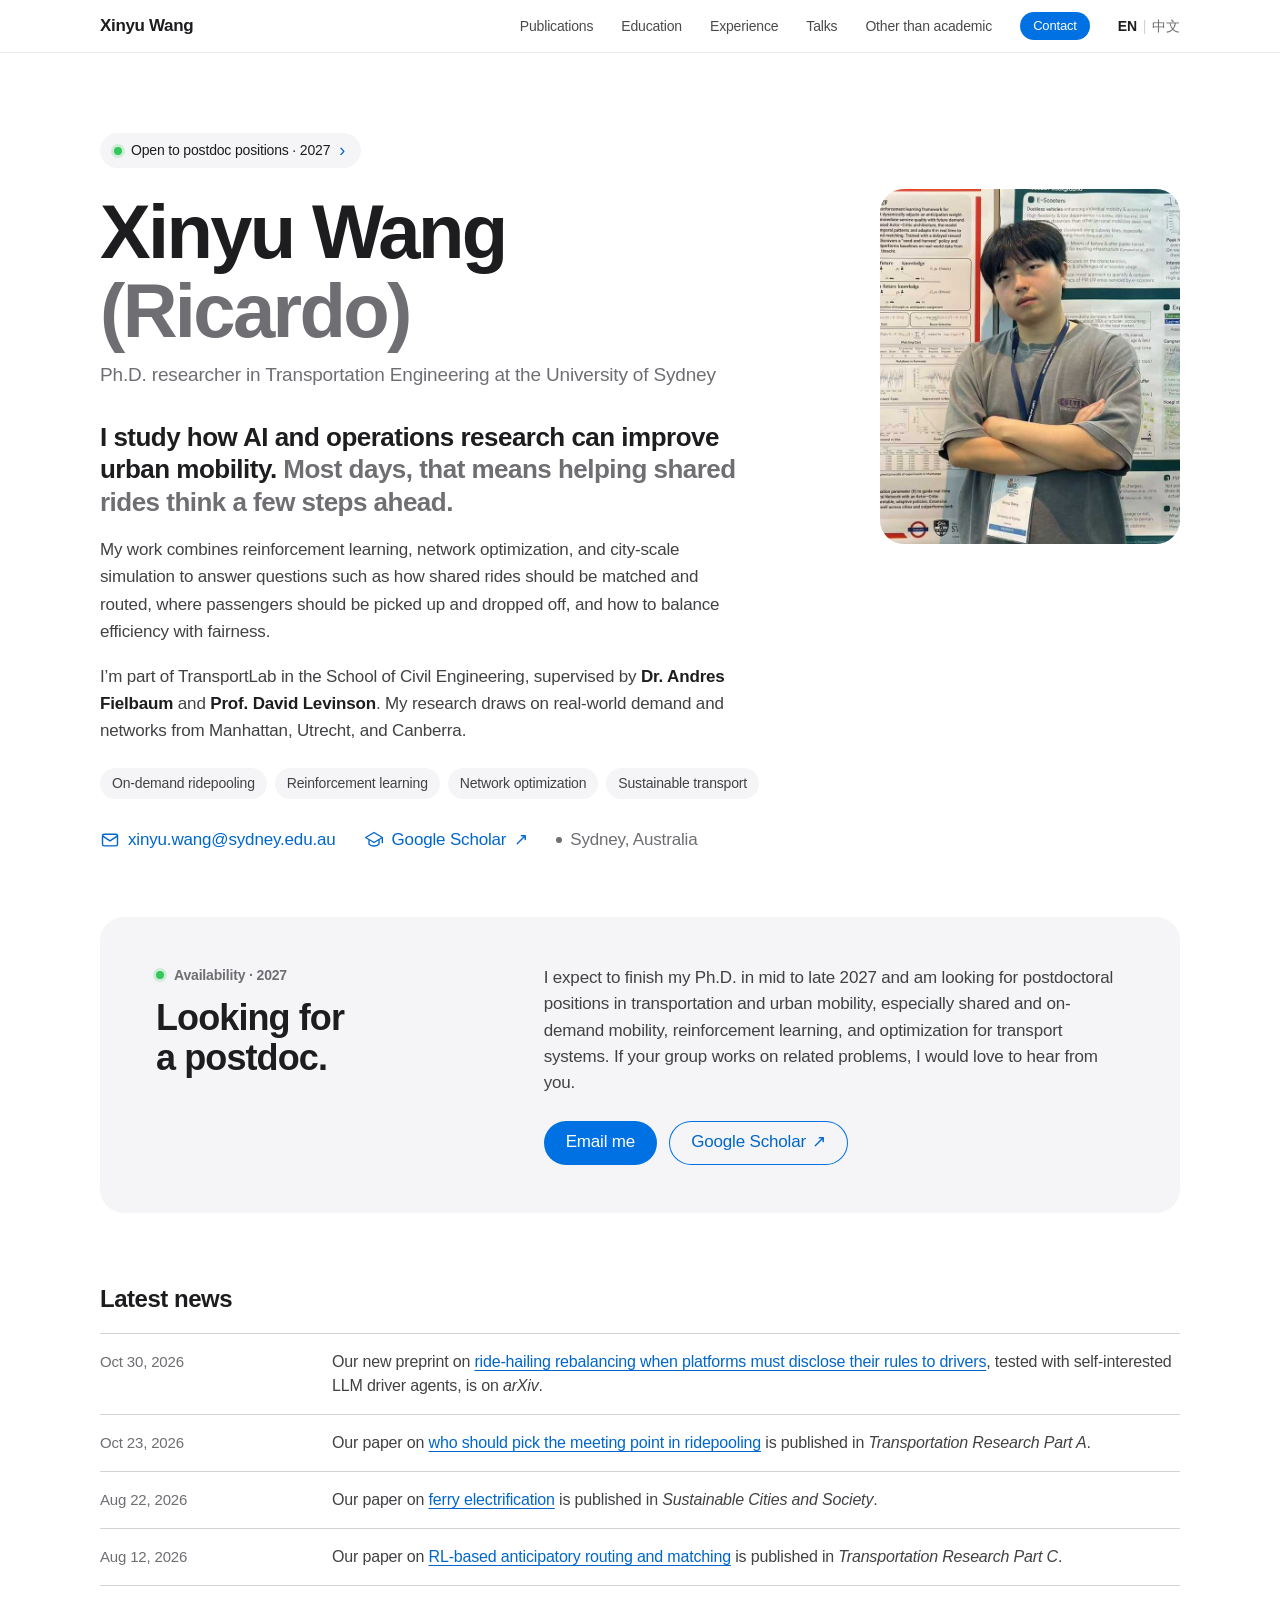
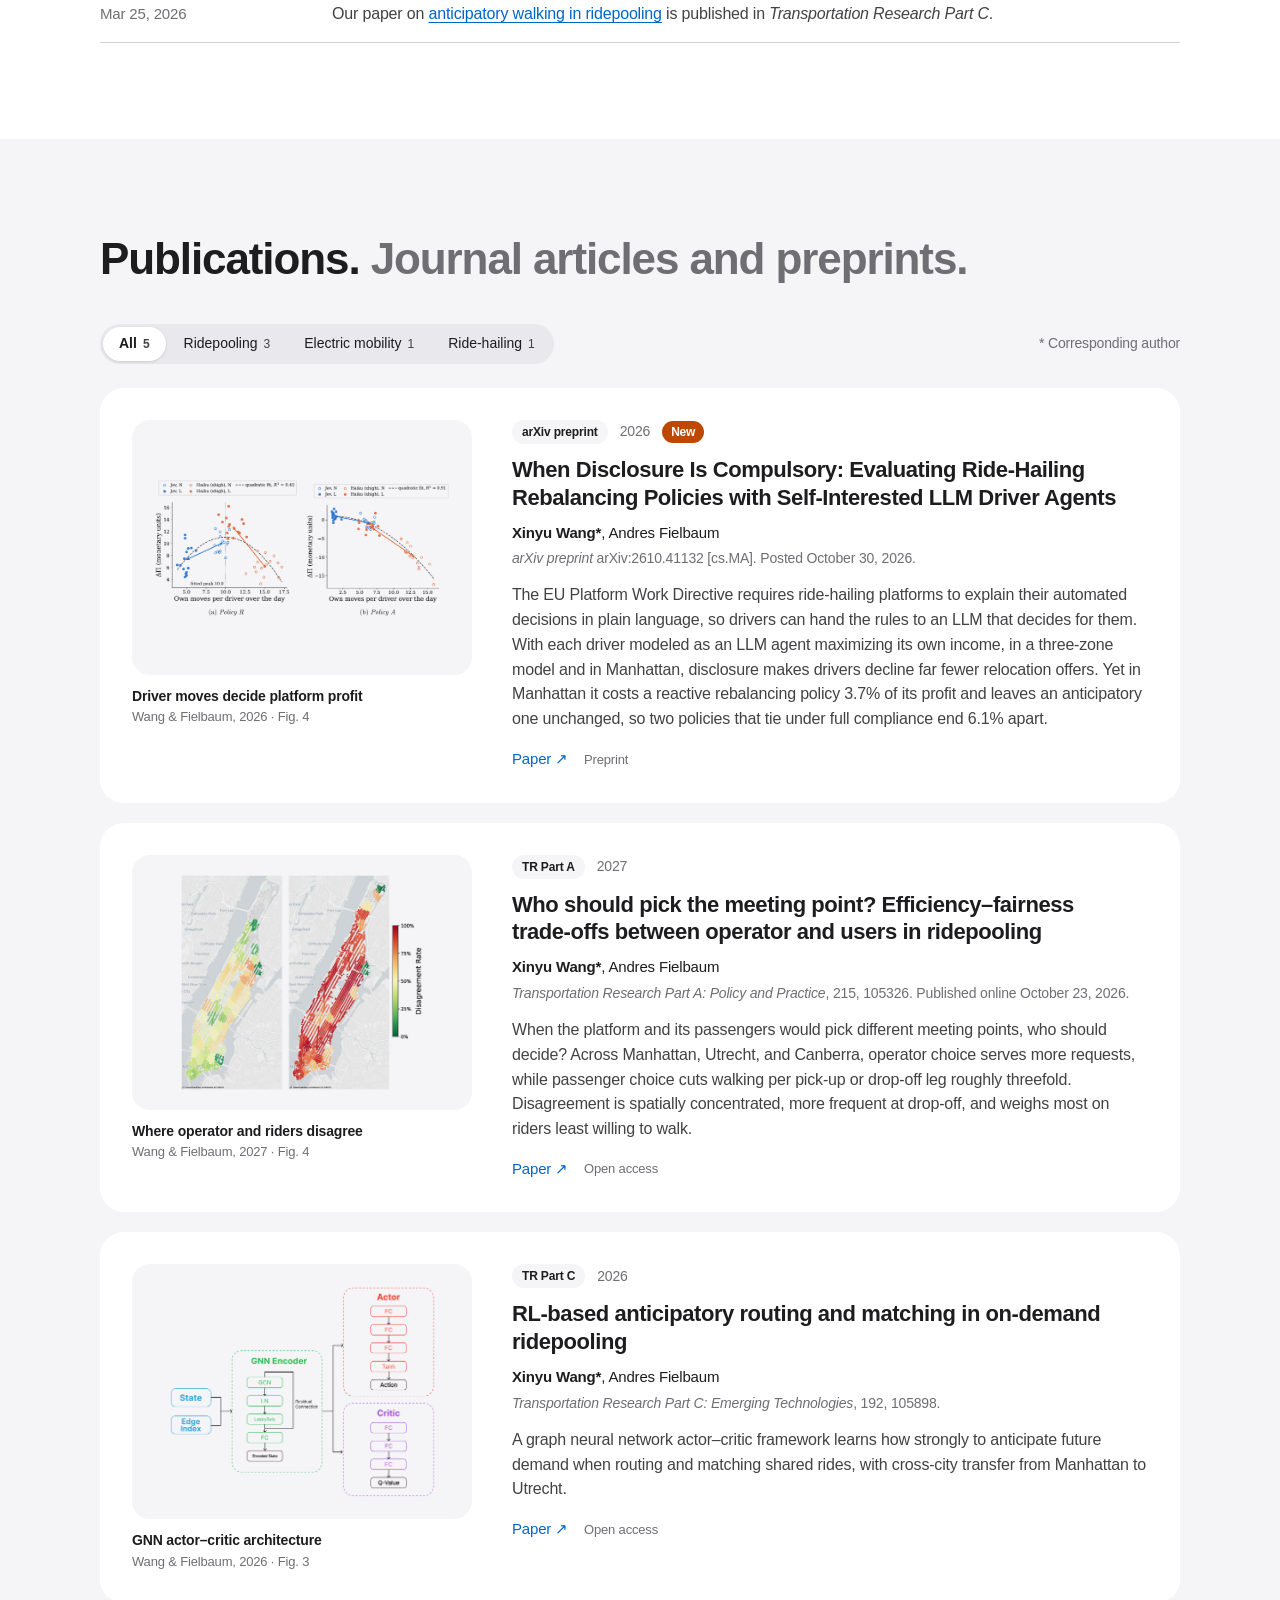
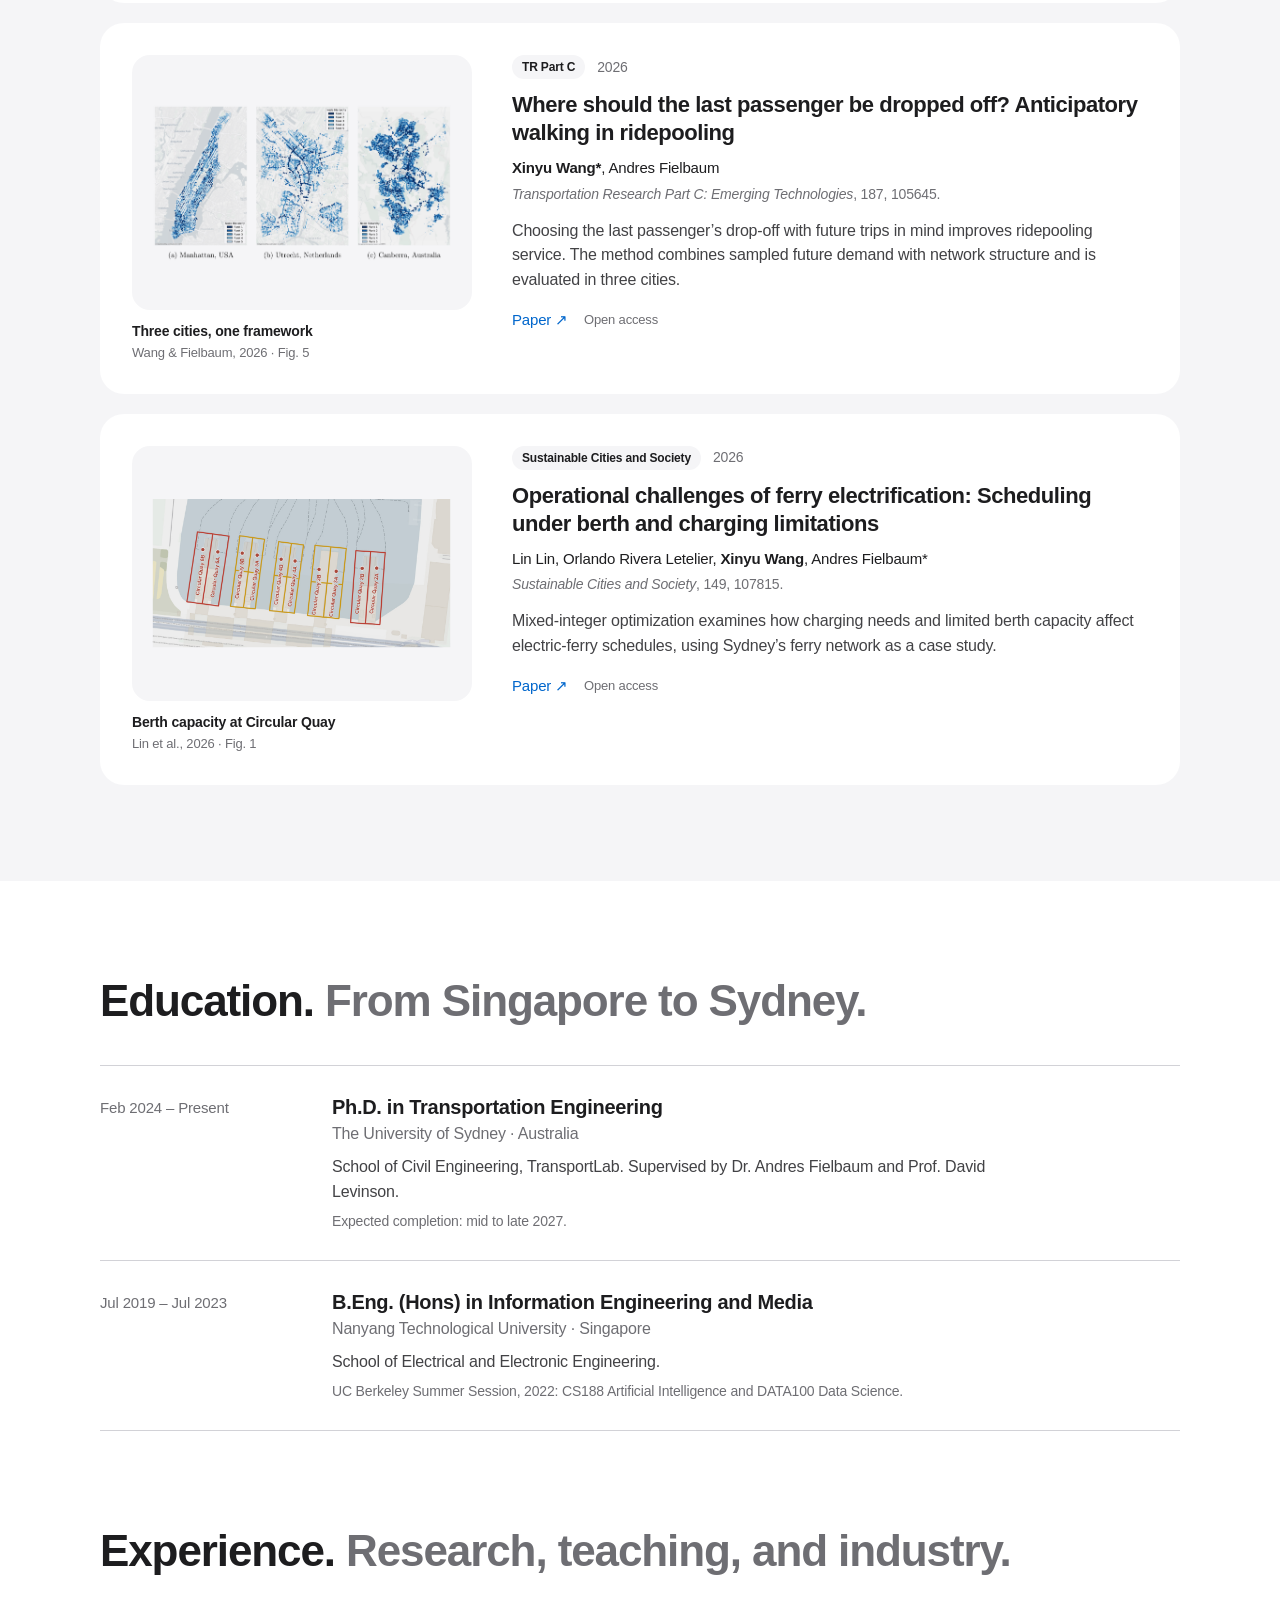
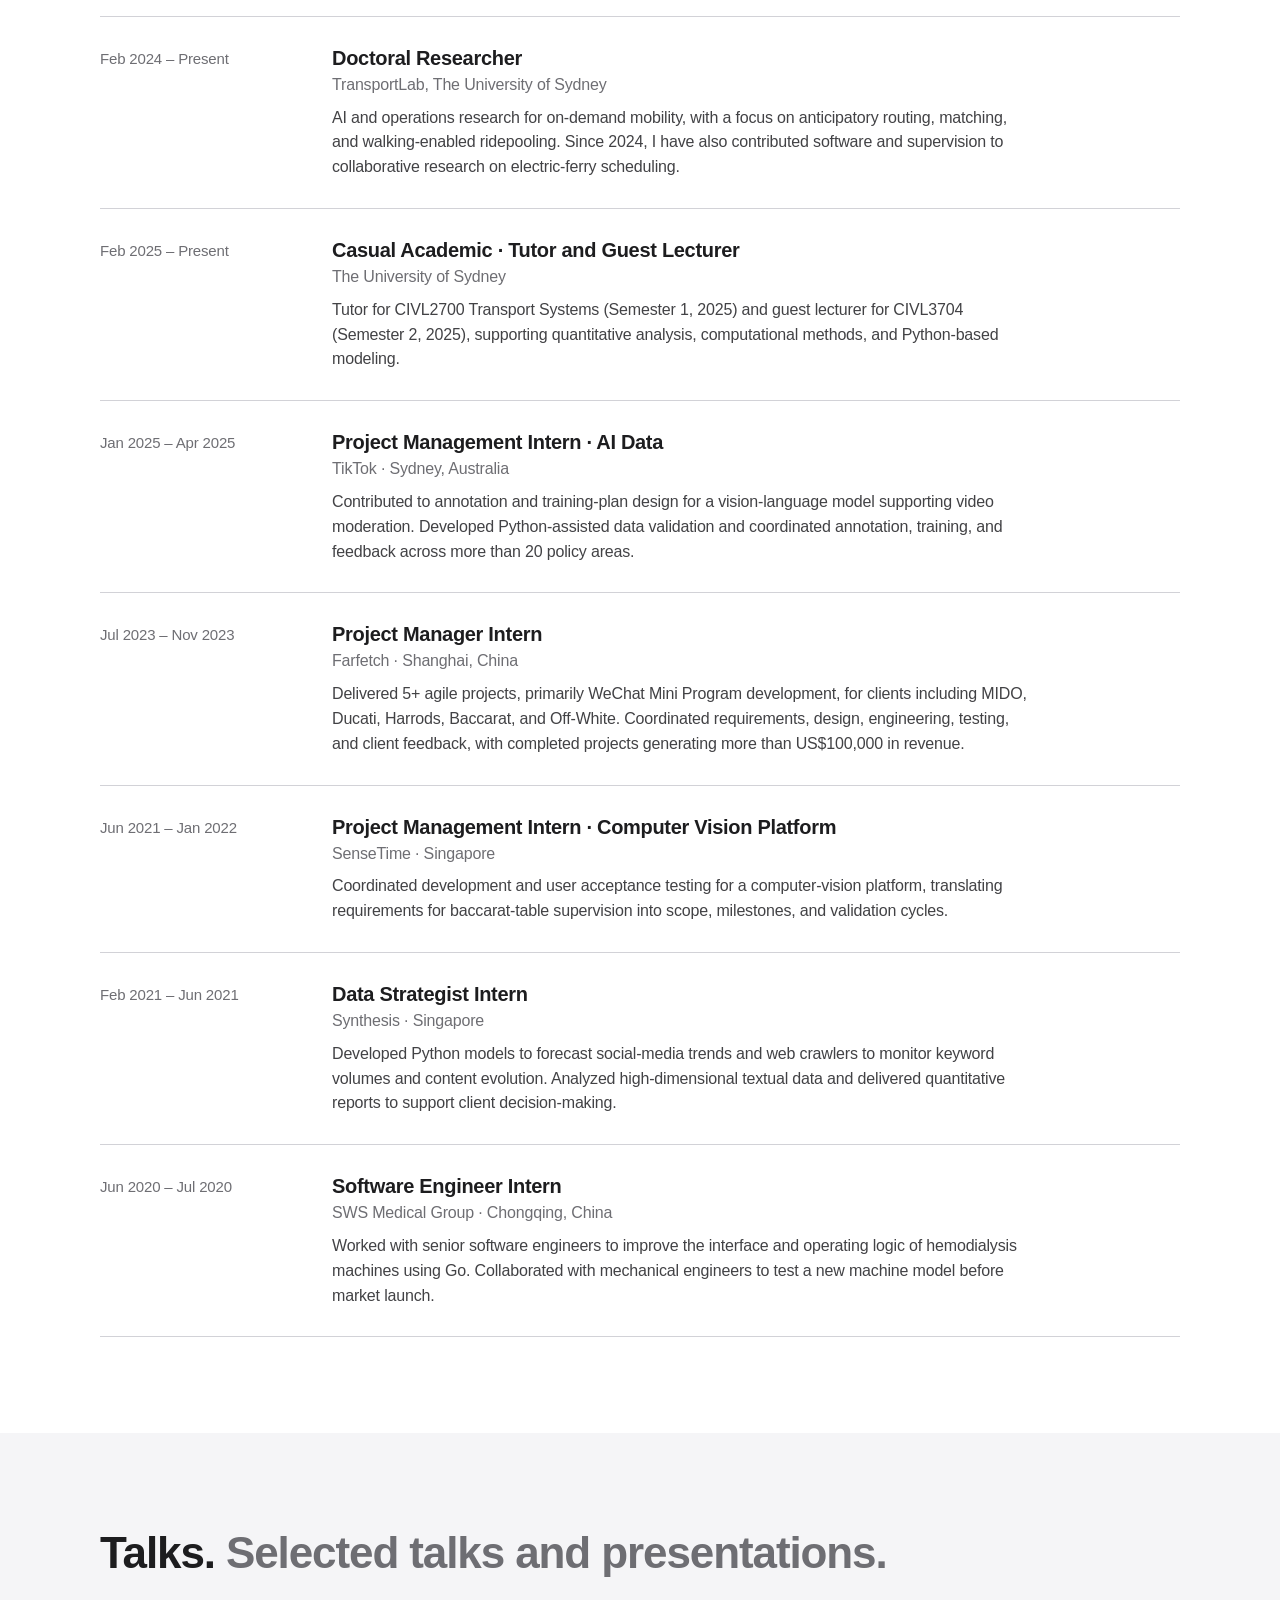
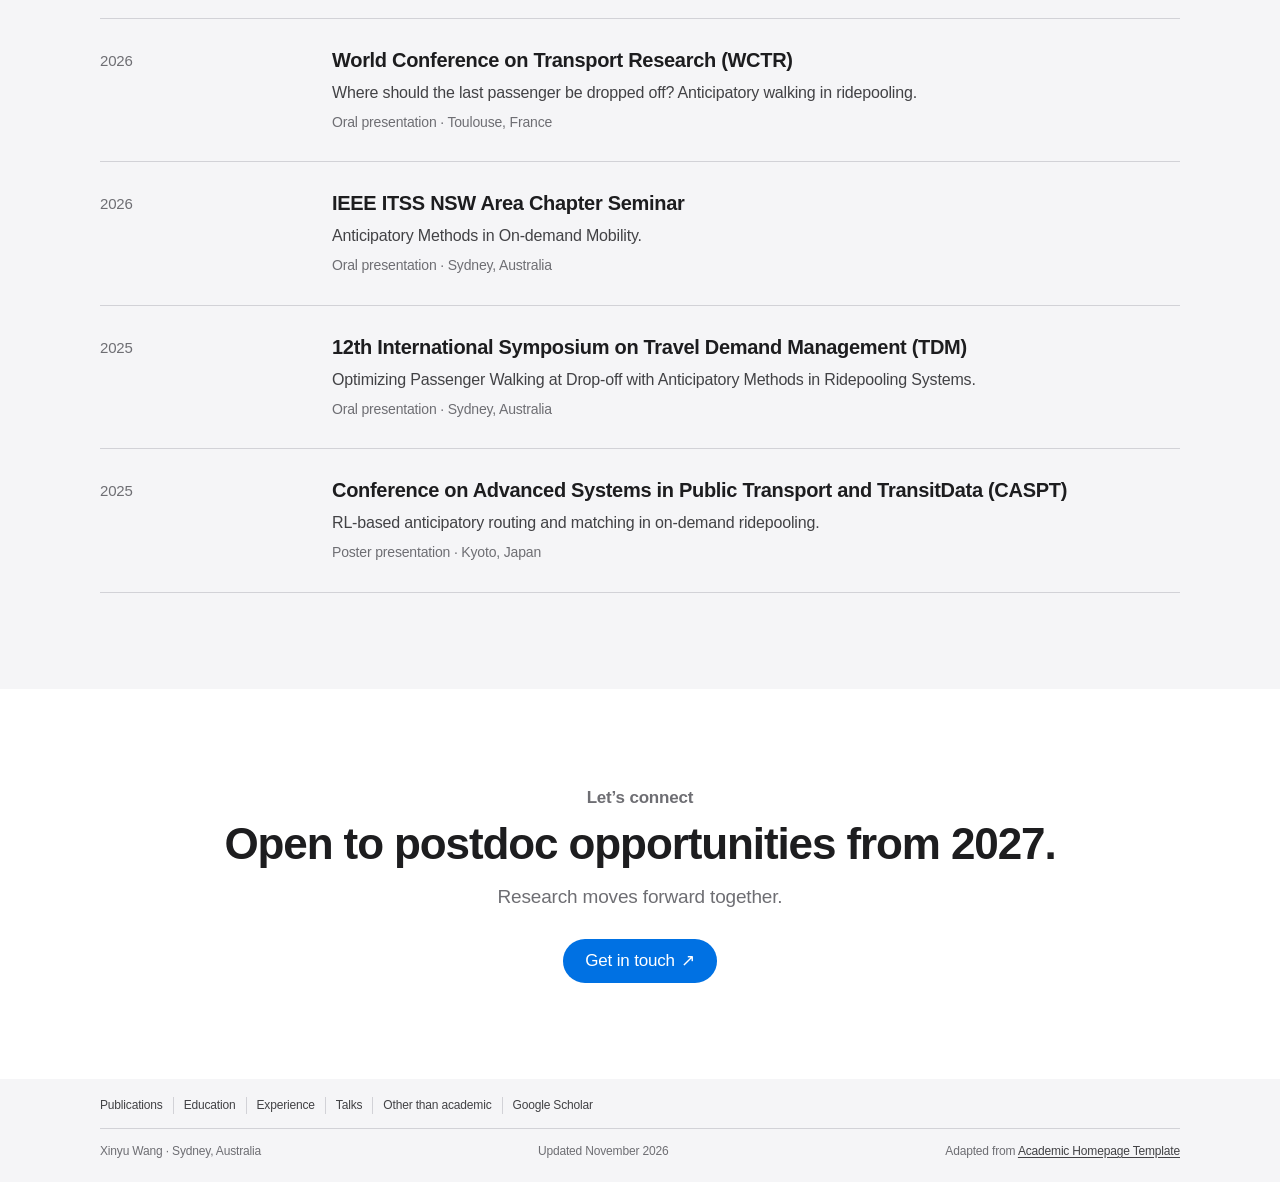
==== commit 3066ee80: "Add the LLM driver agents preprint to the publications Add "When Disclosure Is Compulsory: Evaluatin" ====
--- a/index.html
+++ b/index.html
@@ -90,6 +90,7 @@
         <section id="news" class="news" aria-labelledby="news-title">
           <h2 id="news-title">Latest news</h2>
           <ol class="news-list">
+            <li><time datetime="2026-10-30">Oct 30, 2026</time><p>Our new preprint on <a href="https://arxiv.org/abs/2610.41132">ride-hailing rebalancing when platforms must disclose their rules to drivers</a>, tested with self-interested LLM driver agents, is on <em>arXiv</em>.</p></li>
             <li><time datetime="2026-10-23">Oct 23, 2026</time><p>Our paper on <a href="https://doi.org/10.1016/j.tra.2026.105326">who should pick the meeting point in ridepooling</a> is published in <em>Transportation Research Part A</em>.</p></li>
             <li><time datetime="2026-08-22">Aug 22, 2026</time><p>Our paper on <a href="https://doi.org/10.1016/j.scs.2026.107815">ferry electrification</a> is published in <em>Sustainable Cities and Society</em>.</p></li>
             <li><time datetime="2026-08-12">Aug 12, 2026</time><p>Our paper on <a href="https://doi.org/10.1016/j.trc.2026.105898">RL-based anticipatory routing and matching</a> is published in <em>Transportation Research Part C</em>.</p></li>
@@ -101,21 +102,33 @@
 
     <section id="publications" class="band band-alt" aria-labelledby="publications-title">
       <div class="container">
-        <h2 id="publications-title" class="headline section-head">Publications. <span><span class="nowrap">Peer-reviewed</span> journal articles.</span></h2>
+        <h2 id="publications-title" class="headline section-head">Publications. <span><span class="nowrap">Journal articles</span> and preprints.</span></h2>
         <div class="publication-toolbar">
           <div class="tag-filter" role="group" aria-label="Filter publications by research topic" hidden>
-            <button class="tag-btn active" type="button" data-tag="all" aria-pressed="true">All <span class="tag-count">4</span></button>
+            <button class="tag-btn active" type="button" data-tag="all" aria-pressed="true">All <span class="tag-count">5</span></button>
             <button class="tag-btn" type="button" data-tag="ridepooling" aria-pressed="false">Ridepooling <span class="tag-count">3</span></button>
             <button class="tag-btn" type="button" data-tag="electric-mobility" aria-pressed="false">Electric mobility <span class="tag-count">1</span></button>
+            <button class="tag-btn" type="button" data-tag="ride-hailing" aria-pressed="false">Ride-hailing <span class="tag-count">1</span></button>
           </div>
           <p class="author-note">* Corresponding author</p>
         </div>
         <p id="filter-status" class="sr-only" role="status" aria-live="polite"></p>
         <div class="publication-list">
+          <article class="publication" data-tags="ride-hailing" aria-labelledby="paper-disclosure">
+            <figure class="paper-visual"><a href="images/publications/llm-driver-moves-profit.png"><img src="images/publications/llm-driver-moves-profit.png" alt="Two scatter plots of the change in platform profit against how often each LLM driver moved on its own during the day. Under the reactive policy R, profit rises and then falls, peaking at about ten moves per driver; under the anticipatory policy A, it falls steadily as drivers move more." width="1400" height="658" loading="lazy"><span class="sr-only"> (full-size figure)</span></a><figcaption>Driver moves decide platform profit<span>Wang &amp; Fielbaum, 2026 · Fig. 4</span></figcaption></figure>
+            <div class="paper-content">
+              <div class="paper-meta"><span class="venue-badge">arXiv preprint</span><span>2026</span><span class="new-label">New</span></div>
+              <h3 id="paper-disclosure"><a href="https://arxiv.org/abs/2610.41132">When Disclosure Is Compulsory: Evaluating <span class="nowrap">Ride-Hailing</span> Rebalancing Policies with <span class="nowrap">Self-Interested</span> LLM Driver Agents</a></h3>
+              <p class="authors"><strong>Xinyu Wang*</strong>, Andres Fielbaum</p>
+              <p class="journal"><em>arXiv preprint</em> arXiv:2610.41132 [cs.MA]. Posted October&nbsp;30,&nbsp;2026.</p>
+              <p class="paper-summary">The EU Platform Work Directive requires ride-hailing platforms to explain their automated decisions in plain language, so drivers can hand the rules to an LLM that decides for them. With each driver modeled as an LLM agent maximizing its own income, in a three-zone model and in Manhattan, disclosure makes drivers decline far fewer relocation offers. Yet in Manhattan it costs a reactive rebalancing policy 3.7% of its profit and leaves an anticipatory one unchanged, so two policies that tie under full compliance end 6.1% apart.</p>
+              <div class="paper-links"><a href="https://arxiv.org/abs/2610.41132">Paper <span aria-hidden="true">↗</span></a><span class="paper-access">Preprint</span></div>
+            </div>
+          </article>
           <article class="publication" data-tags="ridepooling" aria-labelledby="paper-meeting">
             <figure class="paper-visual"><a href="images/publications/meeting-point-disagreement.jpg"><img src="images/publications/meeting-point-disagreement.jpg" alt="Two maps of Manhattan colored by how often the operator and the passenger prefer different meeting points: mixed rates at pick-up on the left, mostly high rates at drop-off on the right." width="1088" height="964" loading="lazy"><span class="sr-only"> (full-size figure)</span></a><figcaption>Where operator and riders disagree<span>Wang &amp; Fielbaum, 2027 · Fig. 4</span></figcaption></figure>
             <div class="paper-content">
-              <div class="paper-meta"><span class="venue-badge">TR Part A</span><span>2027</span><span class="new-label">New</span></div>
+              <div class="paper-meta"><span class="venue-badge">TR Part A</span><span>2027</span></div>
               <h3 id="paper-meeting"><a href="https://doi.org/10.1016/j.tra.2026.105326">Who should pick the meeting point? Efficiency–fairness <span class="nowrap">trade-offs</span> between operator and users in ridepooling</a></h3>
               <p class="authors"><strong>Xinyu Wang*</strong>, Andres Fielbaum</p>
               <p class="journal"><em>Transportation Research Part A: Policy and Practice</em>, 215, 105326. Published online October&nbsp;23,&nbsp;2026.</p>
@@ -221,7 +234,7 @@
           <a href="other-than-academic.html">Other than academic</a>
           <a href="https://scholar.google.com/citations?user=goO48UQAAAAJ" target="_blank" rel="noopener noreferrer">Google Scholar</a>
         </nav>
-        <div class="footer-meta"><span>Xinyu Wang · Sydney, Australia</span><span>Updated October 2026</span><span>Adapted from <a href="https://github.com/w-r-s/academic-homepage-template">Academic Homepage Template</a></span></div>
+        <div class="footer-meta"><span>Xinyu Wang · Sydney, Australia</span><span>Updated November 2026</span><span>Adapted from <a href="https://github.com/w-r-s/academic-homepage-template">Academic Homepage Template</a></span></div>
       </div>
     </div>
   </footer>
